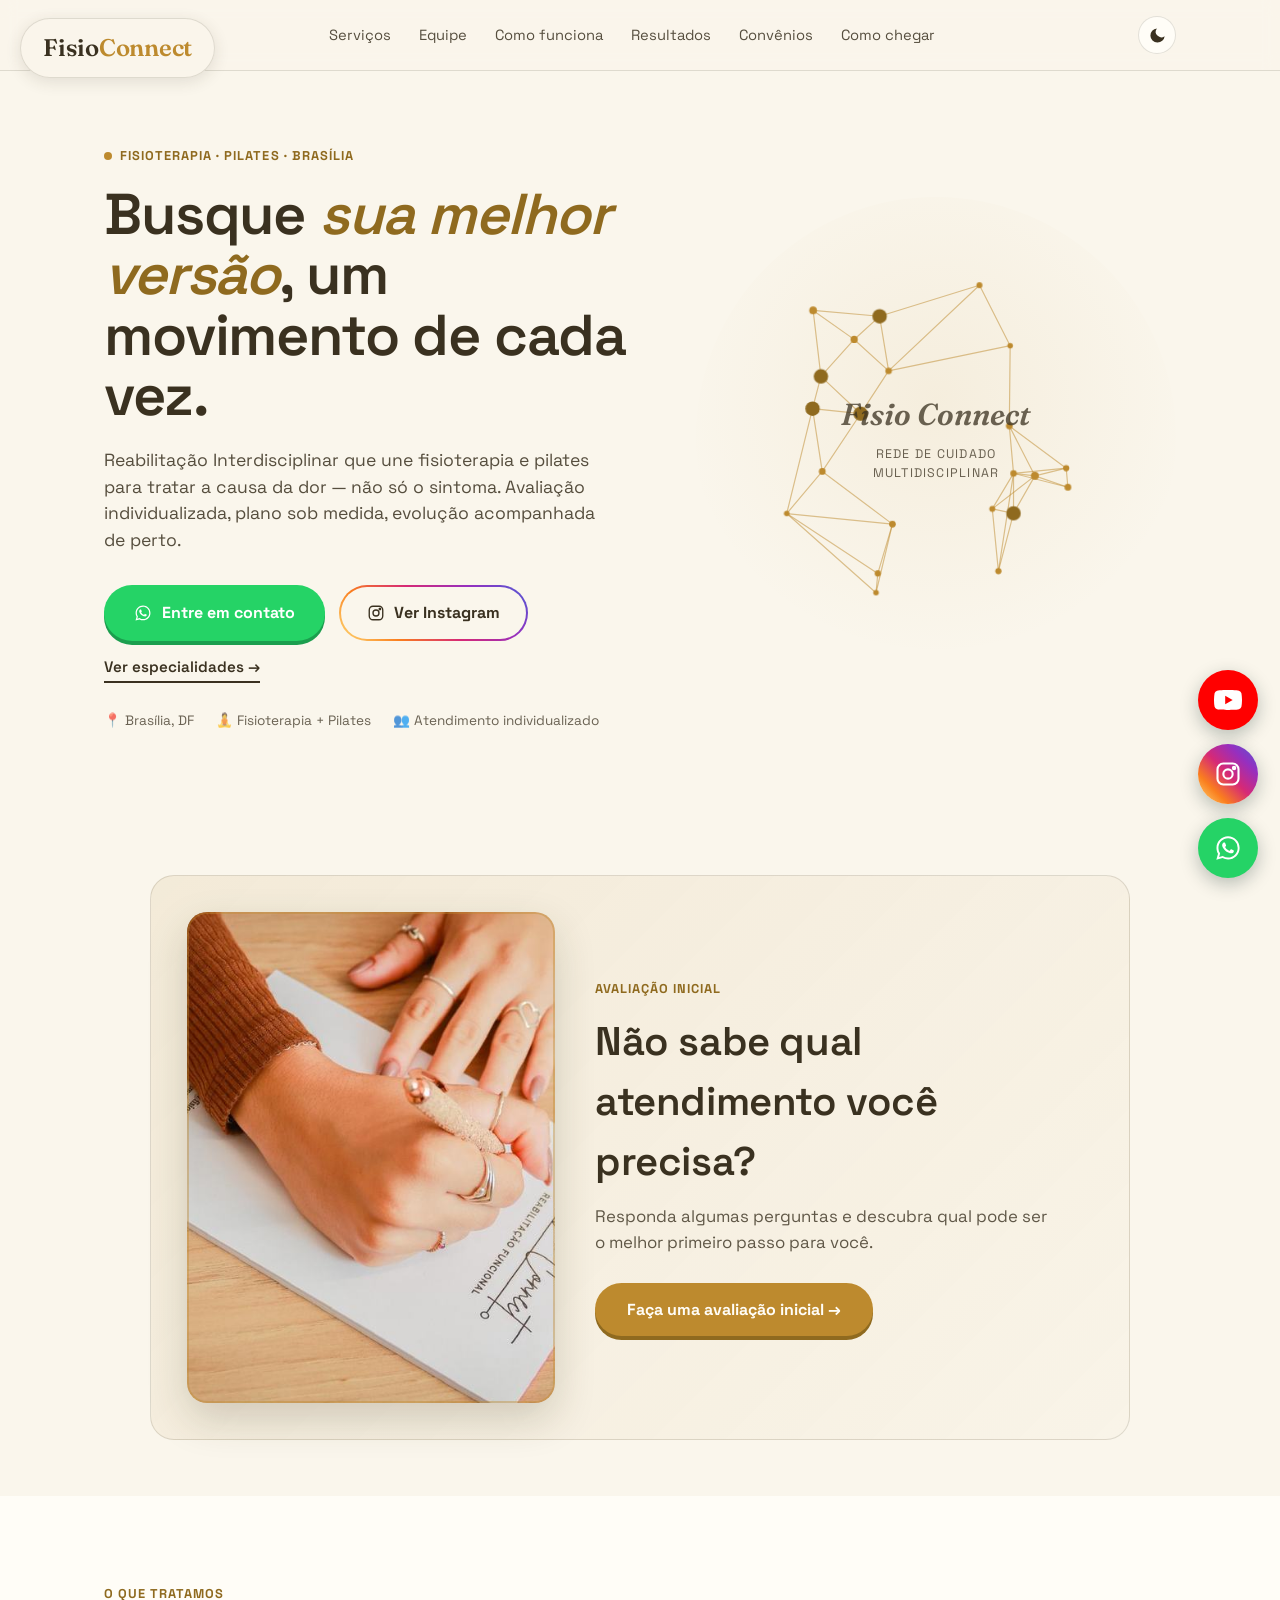
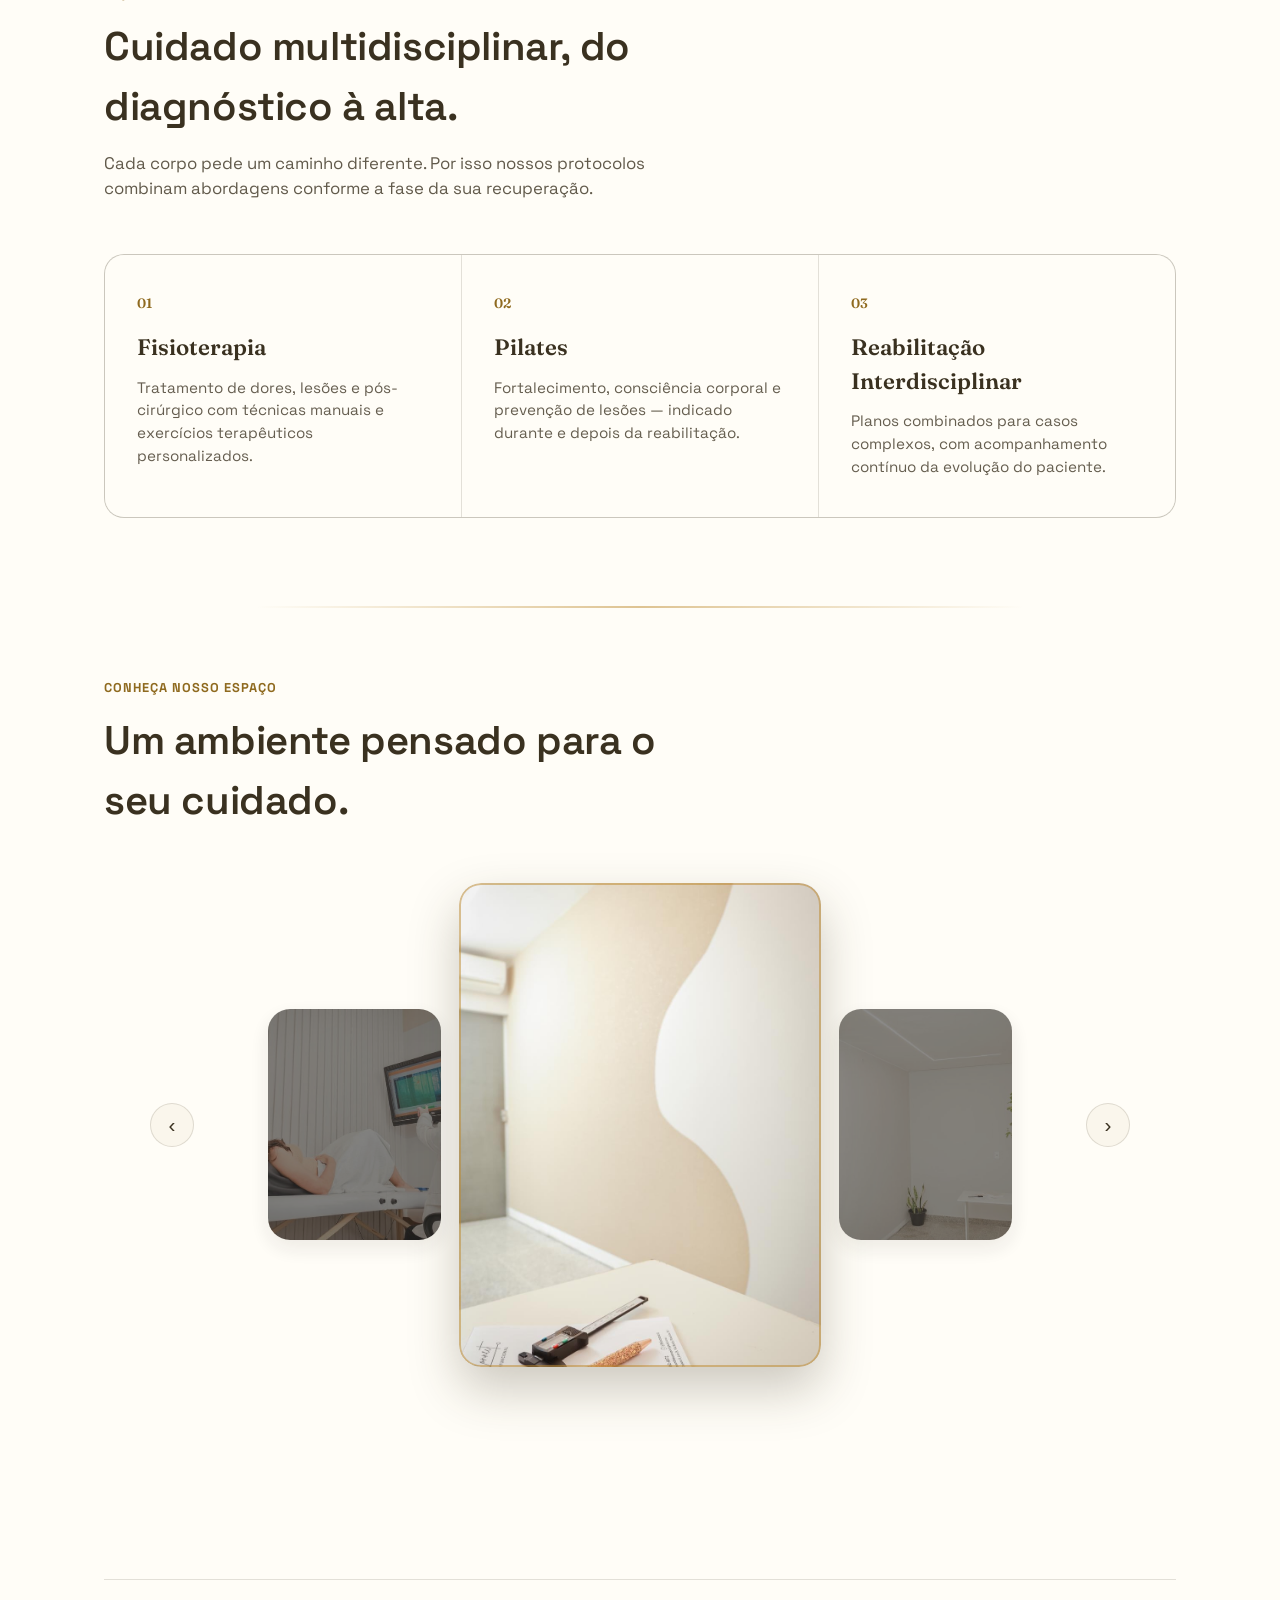
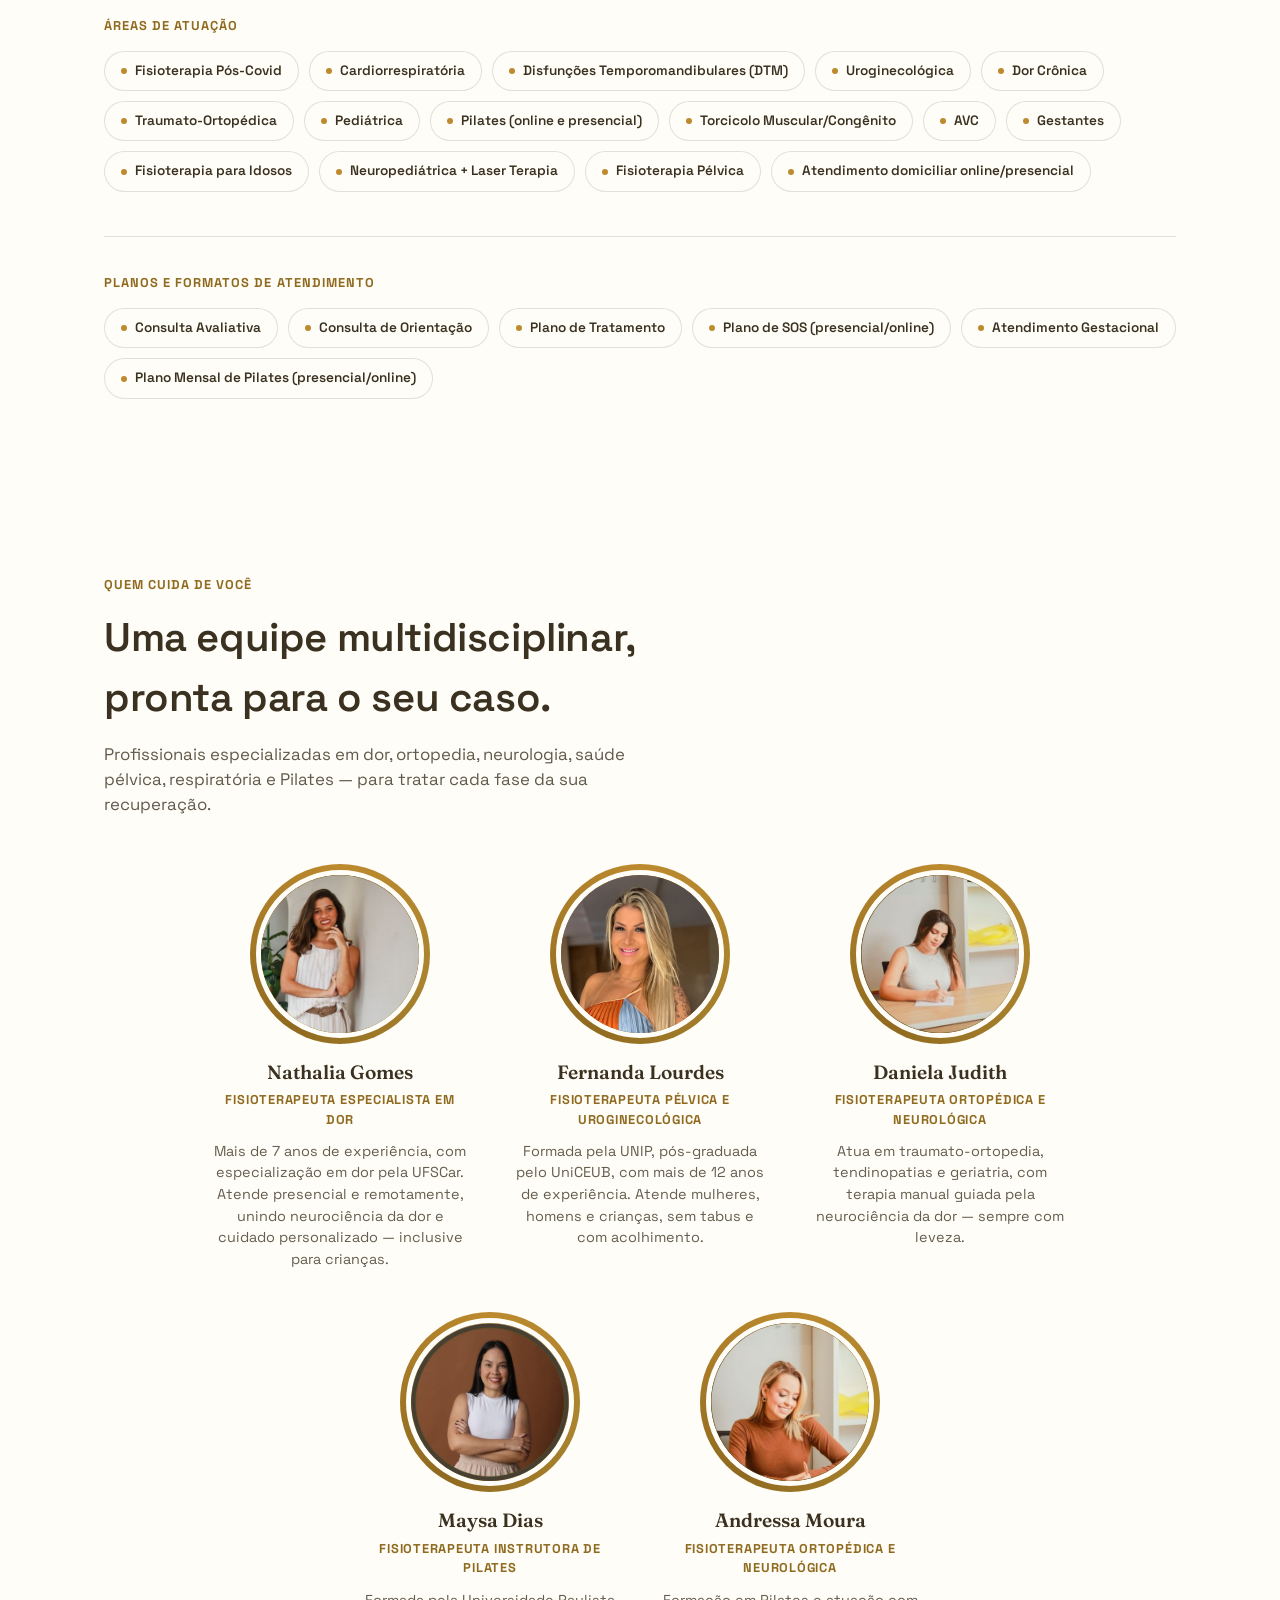
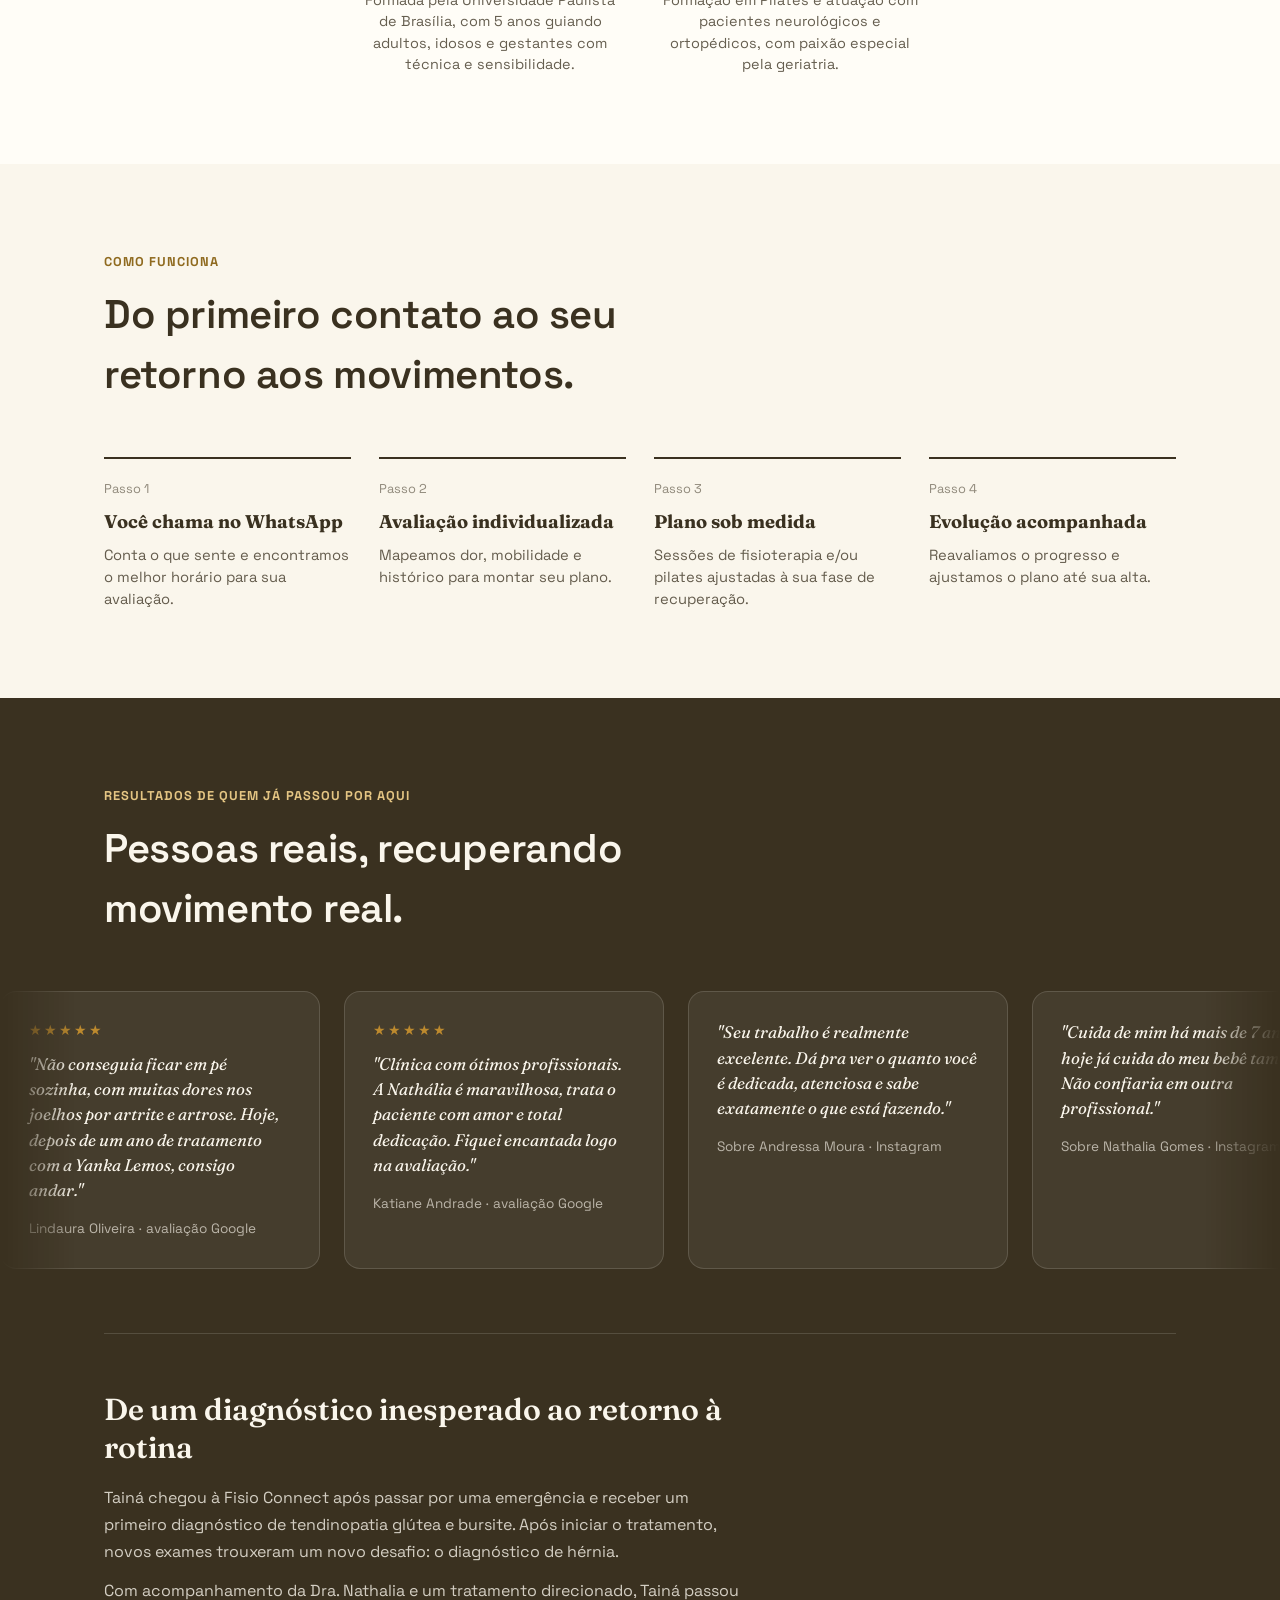
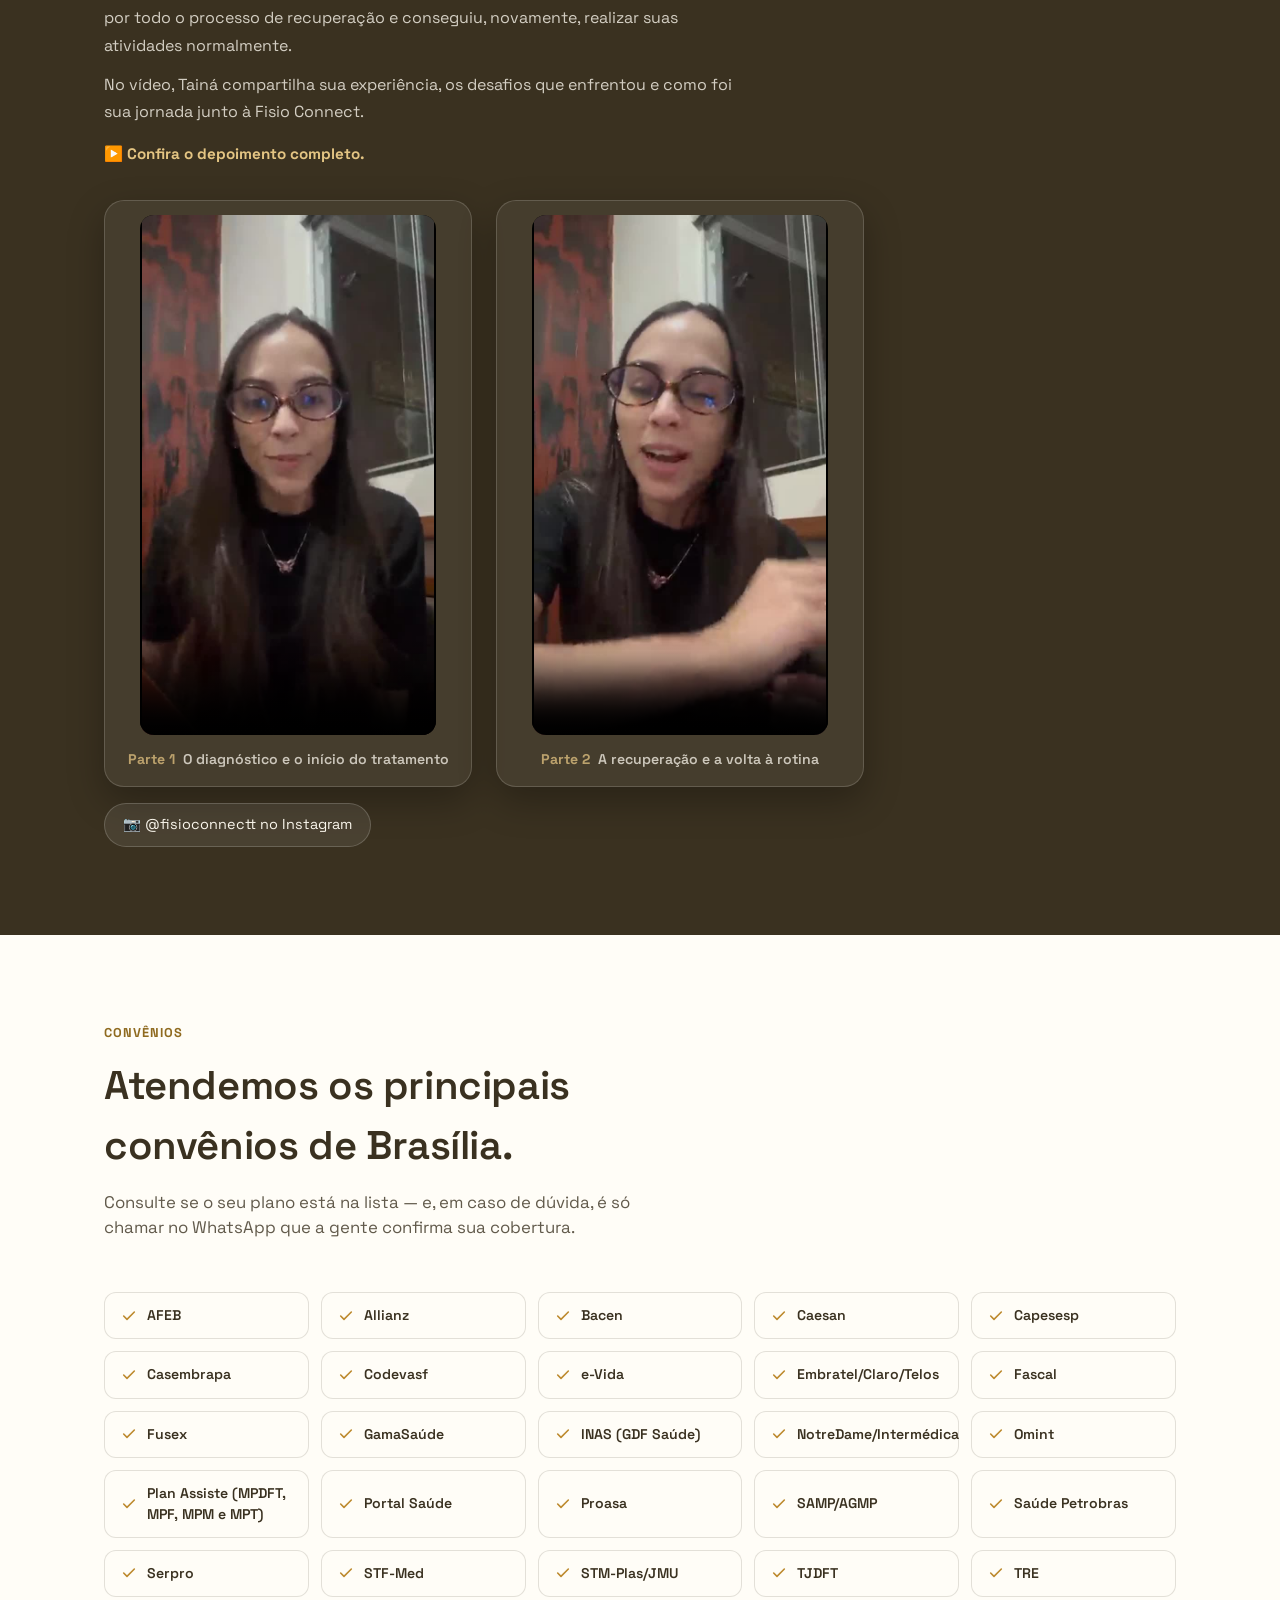
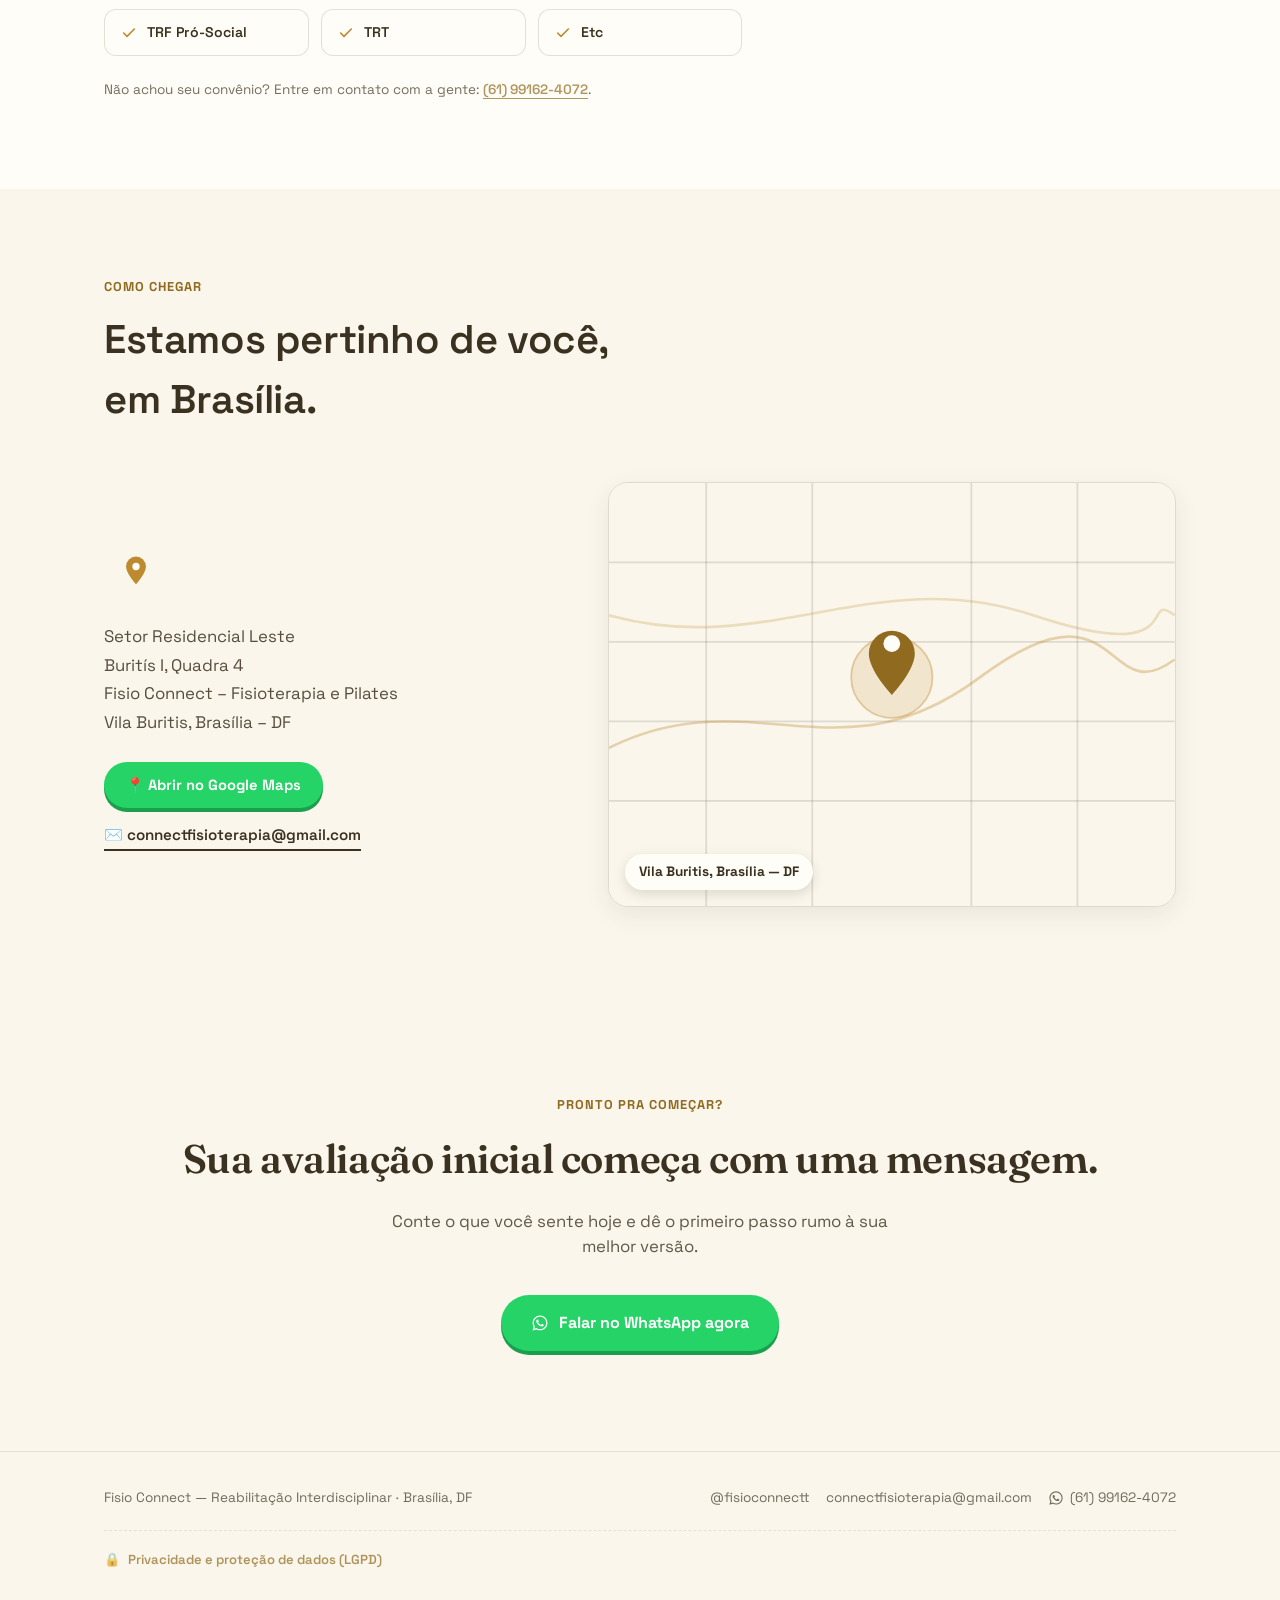
==== index.html @ 8a45f1ab "Organiza o repositório com o site completo - Substitui o HTML antigo (com imagens omitidas) pelo ind" ====
<!DOCTYPE html>
<html lang="pt-BR">
<head>
<meta charset="UTF-8">
<meta name="viewport" content="width=device-width, initial-scale=1.0">
<title>Fisio Connect — Fisioterapia e Pilates em Brasília</title>
<meta name="description" content="Fisioterapia, Pilates e Reabilitação Interdisciplinar em Brasília/DF (Buritis). Faça a autoavaliação e agende sua avaliação pelo WhatsApp.">
<meta name="theme-color" content="#FAF6EC">
<link rel="canonical" href="https://SEUDOMINIO.com.br/">
<link rel="icon" type="image/svg+xml" href="favicon.svg">
<link rel="icon" type="image/png" sizes="192x192" href="icon-192.png">
<link rel="apple-touch-icon" href="apple-touch-icon.png">
<meta property="og:type" content="website">
<meta property="og:locale" content="pt_BR">
<meta property="og:site_name" content="Fisio Connect">
<meta property="og:title" content="Fisio Connect — Fisioterapia e Pilates em Brasília">
<meta property="og:description" content="Fisioterapia, Pilates e Reabilitação Interdisciplinar em Brasília/DF (Buritis). Faça a autoavaliação e agende sua avaliação pelo WhatsApp.">
<meta property="og:url" content="https://SEUDOMINIO.com.br/">
<meta property="og:image" content="https://SEUDOMINIO.com.br/og-image.jpg">
<meta property="og:image:width" content="1200">
<meta property="og:image:height" content="630">
<meta name="twitter:card" content="summary_large_image">
<script type="application/ld+json">
{"@context":"https://schema.org","@type":"PhysicalTherapy","name":"Fisio Connect - Fisioterapia e Pilates","url":"https://SEUDOMINIO.com.br/","image":"https://SEUDOMINIO.com.br/og-image.jpg","telephone":"+55 61 99162-4072","email":"connectfisioterapia@gmail.com","address":{"@type":"PostalAddress","streetAddress":"Setor Residencial Leste, Buritis I, Quadra 4","addressLocality":"Brasília","addressRegion":"DF","addressCountry":"BR"},"sameAs":["https://www.instagram.com/fisioconnectt","https://www.youtube.com/@nathaliagomesesilva8680"]}
</script>
<link rel="preconnect" href="https://fonts.googleapis.com">
<link rel="preconnect" href="https://fonts.gstatic.com" crossorigin>
<link href="https://fonts.googleapis.com/css2?family=Fraunces:opsz,wght@9..144,400;9..144,500;9..144,600;9..144,700&family=Space+Grotesk:wght@400;500;600;700&display=swap" rel="stylesheet">
<style>
  :root{
    --bone:#FAF6EC;
    --ink:#3A3120;
    --sage:#A9832E;
    --tape:#BD8A2E;
    --tape-dark:#8F6A1F;
    --line:rgba(58,49,32,0.14);
    --paper:#FFFDF7;
    --whatsapp:#25D366;
    --whatsapp-dark:#1B9E4E;
    --header-bg:rgba(250,246,236,0.9);
  }
  [data-theme="dark"]{
    --bone:#1C1710;
    --ink:#EFE7D6;
    --sage:#C9A44A;
    --tape:#D6A44C;
    --tape-dark:#9C7A38;
    --line:rgba(239,231,214,0.14);
    --paper:#262015;
    --header-bg:rgba(28,23,16,0.88);
  }
  body{transition:background-color .3s ease, color .3s ease;}
  *{box-sizing:border-box; margin:0; padding:0;}
  html{scroll-behavior:smooth;}
  body{
    background:var(--bone);
    color:var(--ink);
    font-family:'Space Grotesk', sans-serif;
    line-height:1.5;
    overflow-x:hidden;
  }
  a{color:inherit;}
  .display{font-family:'Fraunces', serif; font-optical-sizing:auto;}
  .wrap{max-width:1120px; margin:0 auto; padding:0 24px;}
  ::selection{background:var(--tape); color:var(--paper);}

  /* focus visibility */
  a:focus-visible, button:focus-visible{outline:3px solid var(--tape-dark); outline-offset:3px;}

  @media (prefers-reduced-motion: reduce){
    *{animation-duration:0.001ms !important; animation-iteration-count:1 !important; transition-duration:0.001ms !important; scroll-behavior:auto !important;}
    .gps-ring{animation:none !important; opacity:0.5 !important; transform:scale(1) !important;}
  }

  /* ---------- NAV ---------- */
  header{
    position:sticky; top:0; z-index:50;
    background:var(--header-bg);
    backdrop-filter:blur(8px);
    border-bottom:1px solid var(--line);
    transition:transform .35s ease;
  }
  header.header-hidden{
    transform:translateY(-100%);
  }
  nav{
    display:flex; align-items:center;
    padding:16px 24px; max-width:1120px; margin:0 auto;
  }
  .floating-logo{
    position:fixed; top:18px; left:20px; z-index:80;
    background:var(--header-bg); backdrop-filter:blur(8px);
    border:1px solid var(--line); border-radius:100px;
    padding:11px 22px; box-shadow:0 4px 16px rgba(58,49,32,0.12);
    font-family:'Fraunces', serif; font-weight:600; font-size:1.5rem;
    letter-spacing:-0.01em; text-decoration:none; color:var(--ink);
    transition:transform .2s ease, box-shadow .2s ease;
  }
  .floating-logo:hover{transform:translateY(-2px); box-shadow:0 6px 20px rgba(58,49,32,0.18);}
  .floating-logo span{color:var(--tape);}
  @media (max-width:600px){
    .floating-logo{top:14px; left:14px; padding:8px 16px; font-size:1.15rem;}
  }
  .nav-links{display:flex; gap:28px; font-size:0.92rem; margin-left:225px;}
  .nav-links a{text-decoration:none; opacity:0.85; transition:opacity .2s;}
  .nav-links a:hover{opacity:1;}
  .nav-cta{
    background:var(--tape); color:var(--paper); border:none;
    padding:10px 20px; border-radius:100px; font-weight:600; font-size:0.9rem;
    text-decoration:none; white-space:nowrap;
    box-shadow:0 2px 0 var(--tape-dark);
    transition:transform .15s;
  }
  .nav-cta:hover{transform:translateY(-1px);}
  @media (max-width:720px){ .nav-links{display:none;} }

  /* ---------- NAV ACTIONS (theme toggle + hamburger) ---------- */
  .nav-actions{display:flex; align-items:center; gap:10px; margin-left:auto;}
  .theme-toggle{
    width:38px; height:38px; border-radius:50%; border:1.5px solid var(--line);
    background:var(--paper); color:var(--ink); cursor:pointer;
    display:flex; align-items:center; justify-content:center;
    padding:0; transition:background .2s ease, transform .15s ease;
  }
  .theme-toggle:hover{transform:scale(1.06);}
  .theme-toggle svg{width:19px; height:19px;}
  .theme-toggle .icon-sun{display:none;}
  [data-theme="dark"] .theme-toggle .icon-moon{display:none;}
  [data-theme="dark"] .theme-toggle .icon-sun{display:block;}

  .hamburger{
    display:none; flex-direction:column; justify-content:center; align-items:center;
    gap:5px; width:38px; height:38px; border-radius:50%; border:1.5px solid var(--line);
    background:var(--paper); cursor:pointer; padding:0;
  }
  .hamburger span{
    width:17px; height:2px; background:var(--ink); border-radius:2px;
    transition:transform .3s ease, opacity .2s ease;
  }
  .hamburger.open span:nth-child(1){transform:translateY(7px) rotate(45deg);}
  .hamburger.open span:nth-child(2){opacity:0;}
  .hamburger.open span:nth-child(3){transform:translateY(-7px) rotate(-45deg);}
  @media (max-width:720px){ .hamburger{display:flex;} }

  .mobile-menu{
    max-height:0; overflow:hidden; opacity:0;
    background:var(--paper); border-bottom:1px solid var(--line);
    display:flex; flex-direction:column;
    transition:max-height .4s cubic-bezier(.2,.8,.2,1), opacity .3s ease;
  }
  .mobile-menu.open{max-height:420px; opacity:1;}
  .mobile-menu a{
    text-decoration:none; color:var(--ink); font-weight:600; font-size:1rem;
    padding:16px 24px; border-bottom:1px solid var(--line);
    opacity:0; transform:translateY(-8px);
    transition:opacity .35s ease, transform .35s ease;
  }
  .mobile-menu.open a{opacity:1; transform:translateY(0);}
  .mobile-menu.open a:nth-child(1){transition-delay:.05s;}
  .mobile-menu.open a:nth-child(2){transition-delay:.1s;}
  .mobile-menu.open a:nth-child(3){transition-delay:.15s;}
  .mobile-menu.open a:nth-child(4){transition-delay:.2s;}
  .mobile-menu.open a:nth-child(5){transition-delay:.25s;}
  .mobile-menu.open a:nth-child(6){transition-delay:.3s;}
  .mobile-menu a:last-child{border-bottom:none;}
  @media (min-width:721px){ .mobile-menu{display:none !important;} }

  /* ---------- HERO ---------- */
  .hero{
    padding:72px 0 88px;
    position:relative;
  }
  .hero-grid{
    display:grid; grid-template-columns:1.1fr 0.9fr; gap:48px; align-items:center;
  }
  @media (max-width:860px){ .hero-grid{grid-template-columns:1fr;} }

  .eyebrow{
    display:inline-flex; align-items:center; gap:8px;
    font-size:0.8rem; letter-spacing:0.08em; text-transform:uppercase;
    color:var(--tape-dark); font-weight:700; margin-bottom:18px;
  }
  .eyebrow::before{content:''; width:8px; height:8px; border-radius:50%; background:var(--tape); display:inline-block;}

  h1{
    font-size:clamp(2.3rem, 5vw, 3.6rem);
    font-weight:600; line-height:1.05; letter-spacing:-0.02em;
    margin-bottom:22px;
  }
  h1 em{font-style:italic; color:var(--tape-dark);}
  .hero p.sub{
    font-size:1.1rem; max-width:46ch; opacity:0.85; margin-bottom:32px;
  }
  .cta-row{display:flex; gap:14px; flex-wrap:wrap; align-items:center; margin-bottom:28px;}
  .btn-primary{
    background:var(--tape); color:var(--paper); text-decoration:none;
    padding:16px 30px; border-radius:100px; font-weight:700; font-size:1rem;
    box-shadow:0 4px 0 var(--tape-dark);
    display:inline-flex; align-items:center; gap:10px;
    transition:transform .15s, box-shadow .15s;
  }
  .btn-primary:hover{transform:translateY(-2px); box-shadow:0 6px 0 var(--tape-dark);}
  .btn-primary:active{transform:translateY(1px); box-shadow:0 2px 0 var(--tape-dark);}
  .btn-ghost{
    text-decoration:none; font-weight:600; font-size:0.95rem;
    border-bottom:2px solid var(--ink); padding-bottom:2px;
    display:inline-flex; align-items:center; gap:8px;
  }
  .btn-whatsapp{
    background:var(--whatsapp); color:#fff; text-decoration:none;
    padding:16px 30px; border-radius:100px; font-weight:700; font-size:1rem;
    box-shadow:0 4px 0 var(--whatsapp-dark);
    display:inline-flex; align-items:center; gap:10px;
    transition:transform .15s, box-shadow .15s;
  }
  .btn-whatsapp:hover{transform:translateY(-2px); box-shadow:0 6px 0 var(--whatsapp-dark);}
  .btn-whatsapp:active{transform:translateY(1px); box-shadow:0 2px 0 var(--whatsapp-dark);}
  .btn-whatsapp svg, .nav-cta svg, .btn-ghost svg{width:18px; height:18px; flex-shrink:0;}
  .nav-cta.nav-whatsapp{
    background:var(--whatsapp); box-shadow:0 2px 0 var(--whatsapp-dark);
    display:inline-flex; align-items:center; gap:8px;
  }
  .cta-secondary{margin-bottom:28px; margin-top:-14px;}

  /* Instagram gradient-outline button */
  .btn-instagram{
    display:inline-flex; align-items:center; gap:9px;
    padding:14px 26px; border-radius:100px;
    font-weight:700; font-size:1rem; text-decoration:none;
    color:var(--ink);
    border:2px solid transparent;
    background-image:linear-gradient(var(--bone), var(--bone)),
      linear-gradient(45deg, #FEDA75, #FA7E1E, #D62976, #962FBF, #4F5BD5);
    background-origin:border-box;
    background-clip:padding-box, border-box;
    transition:transform .15s ease, box-shadow .15s ease;
  }
  .btn-instagram svg{width:18px; height:18px; flex-shrink:0;}
  .btn-instagram:hover{transform:translateY(-2px); box-shadow:0 4px 14px rgba(214,41,118,0.25);}
  .btn-instagram:active{transform:translateY(0);}

  /* ---------- FLOATING SOCIAL BUTTONS ---------- */
  .social-float{
    position:fixed; right:22px; z-index:60;
    width:60px; height:60px; border-radius:50%;
    color:#fff; display:flex; align-items:center; justify-content:center;
    box-shadow:0 6px 18px rgba(18,44,41,0.28);
    text-decoration:none;
    transition:transform .2s ease, box-shadow .2s ease;
    animation:float-in .5s ease both;
  }
  .social-float svg{width:28px; height:28px;}
  .social-float:hover{transform:scale(1.08);}

  .whatsapp-float{
    bottom:22px; background:var(--whatsapp);
    animation:float-in .5s ease .3s both, float-pulse-whatsapp 2.6s ease-in-out 1.2s infinite;
  }
  .whatsapp-float:hover{box-shadow:0 8px 22px rgba(18,44,41,0.34);}
  .instagram-float{
    bottom:96px;
    background:linear-gradient(45deg, #FEDA75, #FA7E1E, #D62976, #962FBF, #4F5BD5);
    animation:float-in .5s ease .18s both, float-pulse-instagram 2.6s ease-in-out 1.4s infinite;
  }
  .youtube-float{
    bottom:170px; background:#FF0000;
    animation:float-in .5s ease .06s both, float-pulse-youtube 2.6s ease-in-out 1.6s infinite;
  }
  @keyframes float-in{
    from{opacity:0; transform:translateY(16px) scale(0.8);}
    to{opacity:1; transform:translateY(0) scale(1);}
  }
  @keyframes float-pulse-whatsapp{
    0%, 100%{box-shadow:0 6px 18px rgba(18,44,41,0.28), 0 0 0 0 rgba(37,211,102,0.45);}
    50%{box-shadow:0 6px 18px rgba(18,44,41,0.28), 0 0 0 10px rgba(37,211,102,0);}
  }
  @keyframes float-pulse-instagram{
    0%, 100%{box-shadow:0 6px 18px rgba(18,44,41,0.28), 0 0 0 0 rgba(214,41,118,0.45);}
    50%{box-shadow:0 6px 18px rgba(18,44,41,0.28), 0 0 0 10px rgba(214,41,118,0);}
  }
  @keyframes float-pulse-youtube{
    0%, 100%{box-shadow:0 6px 18px rgba(18,44,41,0.28), 0 0 0 0 rgba(255,0,0,0.45);}
    50%{box-shadow:0 6px 18px rgba(18,44,41,0.28), 0 0 0 10px rgba(255,0,0,0);}
  }
  @media (max-width:600px){
    .social-float{right:16px; width:52px; height:52px;}
    .social-float svg{width:24px; height:24px;}
    .whatsapp-float{bottom:16px;}
    .instagram-float{bottom:80px;}
    .youtube-float{bottom:144px;}
  }

  /* ---------- SCROLL REVEAL ---------- */
  .reveal{
    opacity:0; transform:translateY(28px);
    transition:opacity .7s cubic-bezier(.2,.7,.2,1), transform .7s cubic-bezier(.2,.7,.2,1);
  }
  .reveal.is-visible{opacity:1; transform:translateY(0);}  .reveal-stagger.is-visible > *{opacity:1; transform:translateY(0);}
  .reveal-stagger > *{
    opacity:0; transform:translateY(24px);
    transition:opacity .6s cubic-bezier(.2,.7,.2,1), transform .6s cubic-bezier(.2,.7,.2,1);
  }
  .reveal-stagger > *:nth-child(1){transition-delay:.05s;}
  .reveal-stagger > *:nth-child(2){transition-delay:.15s;}
  .reveal-stagger > *:nth-child(3){transition-delay:.25s;}
  .reveal-stagger > *:nth-child(4){transition-delay:.35s;}
  .trust-row{display:flex; gap:22px; flex-wrap:wrap; font-size:0.85rem; opacity:0.75;}
  .trust-row div{display:flex; align-items:center; gap:6px;}

  /* Signature: constellation network, echoing the logo's connected-sphere mark */
  .network-wrap{
    display:flex; justify-content:center; align-items:center;
    position:relative;
  }
  .network-frame{
    width:min(480px, 90vw); aspect-ratio:1; position:relative;
    border-radius:50%;
    background:radial-gradient(circle at 50% 42%, rgba(189,138,46,0.08), transparent 70%);
  }
  .network-frame svg{width:100%; height:100%; display:block; overflow:visible;}
  .edge{
    stroke:var(--tape); stroke-width:1; stroke-linecap:round; opacity:0.5;
    animation:draw-edge 1.1s ease forwards;
  }
  @keyframes draw-edge{ to{ stroke-dashoffset:0; } }
  .node{
    fill:var(--tape); opacity:0; transform-box:fill-box; transform-origin:center;
    animation:pop-node .5s cubic-bezier(.2,.8,.2,1) forwards;
  }
  .node.hub{
    fill:var(--tape-dark);
    animation:pop-node .5s cubic-bezier(.2,.8,.2,1) forwards, glow-node 3.4s ease-in-out infinite;
    animation-delay:0s, 1.6s;
  }
  @keyframes pop-node{ from{opacity:0; transform:scale(0);} to{opacity:1; transform:scale(1);} }
  @keyframes glow-node{ 0%,100%{opacity:1;} 50%{opacity:0.72;} }
  .network-center{
    position:absolute; top:0; right:0; bottom:0; left:0; display:flex; flex-direction:column;
    align-items:center; justify-content:center; text-align:center;
    padding:0 20px; pointer-events:none;
  }
  .network-center .word{
    font-family:'Fraunces', serif; font-style:italic; font-weight:600;
    font-size:1.9rem; opacity:0; animation:fade-up .6s ease 1.7s forwards;
  }
  .network-center .lbl{
    font-size:0.78rem; text-transform:uppercase; letter-spacing:0.1em; opacity:0;
    margin-top:8px; max-width:20ch;
    animation:fade-up .6s ease 1.9s forwards;
  }
  @keyframes fade-up{ from{opacity:0; transform:translateY(6px);} to{opacity:0.75; transform:translateY(0);} }
  .network-center .word{ animation-fill-mode:forwards; }
  .network-center .word{ color:var(--ink); }

  /* ---------- SECTION GENERIC ---------- */
  section{padding:88px 0;}
  .section-head{max-width:56ch; margin-bottom:52px;}
  .kicker{
    font-size:0.8rem; letter-spacing:0.08em; text-transform:uppercase;
    color:var(--tape-dark); font-weight:700; margin-bottom:14px; display:block;
  }
  h2{font-size:clamp(1.8rem, 3.4vw, 2.5rem); font-weight:600; letter-spacing:-0.01em;}
  .section-head p{margin-top:14px; opacity:0.8; font-size:1.05rem;}

  /* ---------- SERVICES ---------- */
  .services{background:var(--paper);}
  /* ---------- SELF ASSESSMENT INTRO ---------- */
  .self-assess{padding:56px 0;}
  .self-assess-card{
    background:linear-gradient(135deg, rgba(189,138,46,0.10), rgba(189,138,46,0.02));
    border:1px solid var(--line); border-radius:24px;
    padding:36px; max-width:980px; margin:0 auto;
    display:grid; grid-template-columns:0.85fr 1.15fr; gap:40px; align-items:center;
  }
  .self-assess-media{
    position:relative; border-radius:20px; overflow:hidden; aspect-ratio:3/4;
    box-shadow:0 16px 40px rgba(58,49,32,0.2);
  }
  .self-assess-media img{width:100%; height:100%; object-fit:cover; display:block;}
  .self-assess-media::after{
    content:''; position:absolute; inset:0; border-radius:20px;
    box-shadow:inset 0 0 0 2px rgba(189,138,46,0.4); pointer-events:none;
  }
  .self-assess-media::before{
    content:''; position:absolute; inset:-16px; z-index:-1; border-radius:32px;
    background:radial-gradient(circle, rgba(189,138,46,0.35), transparent 70%);
    filter:blur(18px); opacity:0.6; animation:media-glow 3.4s ease-in-out infinite;
  }
  @keyframes media-glow{
    0%, 100%{opacity:0.35; transform:scale(0.97);}
    50%{opacity:0.65; transform:scale(1.02);}
  }
  .self-assess-text{text-align:left;}
  .self-assess-text h2{margin:10px 0 12px;}
  .self-assess-text p{opacity:0.8; font-size:1.05rem; max-width:42ch; margin:0 0 28px;}
  .btn-quiz{
    background:var(--tape); color:var(--paper); border:none; cursor:pointer;
    padding:16px 32px; border-radius:100px; font-weight:700; font-size:1rem;
    box-shadow:0 4px 0 var(--tape-dark); font-family:inherit;
    transition:transform .15s ease, box-shadow .15s ease;
  }
  .btn-quiz:hover{transform:translateY(-2px); box-shadow:0 6px 0 var(--tape-dark);}
  .btn-quiz:active{transform:translateY(1px); box-shadow:0 2px 0 var(--tape-dark);}
  @media (max-width:760px){
    .self-assess-card{grid-template-columns:1fr; padding:26px; gap:24px;}
    .self-assess-media{aspect-ratio:16/9;}
    .self-assess-text{text-align:center;}
    .self-assess-text p{margin-left:auto; margin-right:auto;}
  }

  /* ---------- SPACE CAROUSEL: NOSSO ESPAÇO ---------- */
  .space-carousel{background:var(--paper); padding:72px 0 80px; position:relative; overflow:hidden;}
  .space-carousel::before{
    content:''; position:absolute; top:0; left:50%; width:60%; height:2px; transform:translateX(-50%);
    background:linear-gradient(90deg, transparent, var(--tape), transparent); opacity:0.5;
  }
  .carousel-viewport{
    display:flex; align-items:center; justify-content:center; gap:14px;
    margin-top:40px; max-width:980px; margin-left:auto; margin-right:auto;
  }
  .carousel-track{
    display:flex; align-items:center; justify-content:center; gap:18px;
    flex:1; min-width:0;
  }
  .carousel-slide{
    position:relative; border-radius:22px; overflow:hidden; flex-shrink:0;
    aspect-ratio:3/4; box-shadow:0 8px 22px rgba(58,49,32,0.1);
    transition:width .45s ease, box-shadow .45s ease, opacity .45s ease;
    cursor:pointer;
  }
  .carousel-slide img{
    width:100%; height:100%; object-fit:cover; display:block;
    transition:filter .45s ease, transform .45s ease;
  }
  .carousel-slide.side{width:20%; opacity:0.9;}
  .carousel-slide.side img{filter:brightness(0.5) saturate(0.75);}
  .carousel-slide.side:hover img{filter:brightness(0.68) saturate(0.85);}
  .carousel-slide.center{
    width:42%; box-shadow:0 22px 50px rgba(58,49,32,0.26); cursor:default;
  }
  .carousel-slide.center::after{
    content:''; position:absolute; inset:0; border-radius:22px;
    box-shadow:inset 0 0 0 2px rgba(189,138,46,0.5); pointer-events:none;
  }
  .carousel-arrow{
    flex-shrink:0; width:44px; height:44px; border-radius:50%;
    background:var(--bone); border:1px solid var(--line); color:var(--ink);
    font-size:1.3rem; cursor:pointer; display:flex; align-items:center; justify-content:center;
    transition:background .15s ease, transform .15s ease; z-index:2;
  }
  .carousel-arrow:hover{background:var(--tape); color:var(--paper); transform:scale(1.06);}
  @media (max-width:760px){
    .carousel-viewport{gap:0; position:relative;}
    .carousel-track{gap:10px; width:100%;}
    .carousel-slide.side{width:15%;}
    .carousel-slide.center{width:66%;}
    .carousel-arrow{
      width:42px; height:42px; font-size:1.2rem;
      position:absolute; top:50%; transform:translateY(-50%);
      background:rgba(255,253,247,0.92); backdrop-filter:blur(6px);
      box-shadow:0 4px 12px rgba(58,49,32,0.22);
    }
    #carouselPrev{left:-4px;}
    #carouselNext{right:-4px;}
    .carousel-arrow:hover{transform:translateY(-50%) scale(1.06);}
  }


  /* ---------- QUIZ OVERLAY ---------- */
  .quiz-overlay{
    position:fixed; inset:0; z-index:200;
    background:rgba(18,44,41,0.55); backdrop-filter:blur(4px);
    display:flex; align-items:center; justify-content:center; padding:20px;
    opacity:0; pointer-events:none; transition:opacity .3s ease;
  }
  .quiz-overlay.open{opacity:1; pointer-events:auto;}
  .quiz-modal{
    background:var(--paper); border-radius:24px; max-width:640px; width:100%;
    max-height:88vh; overflow-y:auto; padding:36px 40px; position:relative;
    box-shadow:0 20px 60px rgba(0,0,0,0.3);
    transform:translateY(20px) scale(0.97); transition:transform .3s ease;
  }
  .quiz-overlay.open .quiz-modal{transform:translateY(0) scale(1);}
  @media (max-width:600px){
    .quiz-modal{max-height:94vh; padding:24px 18px; border-radius:20px;}
  }
  .quiz-close{
    position:absolute; top:18px; right:18px; width:34px; height:34px;
    border-radius:50%; border:none; background:var(--bone); color:var(--ink);
    font-size:1.1rem; cursor:pointer; display:flex; align-items:center; justify-content:center;
    transition:background .15s ease;
  }
  .quiz-close:hover{background:var(--line);}
  .quiz-progress{
    height:6px; background:var(--line); border-radius:100px; overflow:hidden;
    margin:0 50px 28px 0;
  }
  .quiz-progress-bar{height:100%; background:var(--tape); border-radius:100px; transition:width .35s ease;}
  .quiz-step{animation:quiz-fade-in .35s ease;}
  @keyframes quiz-fade-in{
    from{opacity:0; transform:translateX(16px);}
    to{opacity:1; transform:translateX(0);}
  }
  .quiz-kicker{
    font-size:0.78rem; text-transform:uppercase; letter-spacing:0.08em;
    color:var(--tape-dark); font-weight:700; display:block; margin-bottom:8px;
  }
  .quiz-title{font-family:'Fraunces', serif; font-size:1.5rem; font-weight:600; margin-bottom:6px;}
  .quiz-subtitle{opacity:0.75; font-size:0.95rem; margin-bottom:22px;}
  .quiz-options{display:flex; flex-direction:column; gap:10px;}
  .quiz-option{
    display:flex; align-items:center; gap:12px; width:100%;
    padding:14px 18px; border-radius:14px; border:1.5px solid var(--line);
    background:var(--bone); font-weight:600; font-size:0.95rem; text-align:left;
    cursor:pointer; transition:border-color .15s ease, background .15s ease; font-family:inherit; color:var(--ink);
  }
  .quiz-option:hover{border-color:var(--tape);}
  .quiz-option.selected{border-color:var(--tape); background:rgba(189,138,46,0.14);}
  .quiz-option .dot{width:8px; height:8px; border-radius:50%; background:var(--tape); flex-shrink:0;}
  .quiz-body-figure{display:flex; justify-content:center; margin:6px 0 20px;}
  .quiz-body-figure svg{width:150px; height:auto;}
  .body-hotspot{
    fill:var(--tape); opacity:0.72; cursor:pointer; transition:opacity .15s ease;
    stroke:transparent; stroke-width:22; pointer-events:all;
  }
  @media (max-width:600px){
    .quiz-body-figure svg{width:196px;}
    .body-hotspot{stroke-width:30;}
  }
  .body-hotspot:hover{opacity:1;}
  .body-hotspot.selected{fill:var(--tape-dark); opacity:1;}
  .quiz-footer{display:flex; justify-content:space-between; align-items:center; margin-top:26px;}
  .quiz-back{
    background:none; border:none; color:var(--ink); opacity:0.6; font-weight:600;
    cursor:pointer; font-size:0.9rem; font-family:inherit; padding:8px 4px;
  }
  .quiz-back:hover{opacity:1;}
  .quiz-continue{
    background:var(--tape); color:var(--paper); border:none; cursor:pointer;
    padding:12px 26px; border-radius:100px; font-weight:700; font-size:0.92rem;
    box-shadow:0 3px 0 var(--tape-dark); font-family:inherit; margin-left:auto;
  }
  .quiz-result{text-align:center;}
  .quiz-result .quiz-result-icon{font-size:2.4rem; margin-bottom:10px;}
  .quiz-result .service-name{
    font-family:'Fraunces', serif; font-size:1.7rem; font-weight:600;
    color:var(--tape-dark); margin:8px 0 14px;
  }
  .quiz-result p{opacity:0.8; margin-bottom:24px;}
  .quiz-name-field{text-align:left; margin-bottom:22px;}
  .quiz-name-field label{
    display:block; font-size:0.82rem; font-weight:600; opacity:0.75; margin-bottom:6px;
  }
  .quiz-name-field input{
    width:100%; padding:12px 16px; border-radius:12px; border:1.5px solid var(--line);
    background:var(--bone); font-family:inherit; font-size:0.95rem; color:var(--ink);
  }
  .quiz-name-field input:focus{outline:none; border-color:var(--tape);}
  .quiz-name-field textarea{
    width:100%; padding:12px 16px; border-radius:12px; border:1.5px solid var(--line);
    background:var(--bone); font-family:inherit; font-size:0.95rem; color:var(--ink); resize:vertical; min-height:96px;
  }
  .quiz-name-field textarea:focus{outline:none; border-color:var(--tape);}
  .quiz-name-field select{
    width:100%; padding:12px 16px; border-radius:12px; border:1.5px solid var(--line);
    background:var(--bone); font-family:inherit; font-size:0.95rem; color:var(--ink);
  }
  .quiz-name-field select:focus{outline:none; border-color:var(--tape);}
  .quiz-region-detail{margin-top:16px; margin-bottom:8px;}
  .quiz-name-field #quizConvOther{margin-top:10px; display:none;}
  .quiz-name-field #quizConvOther.show{display:block;}
  .quiz-result .service-explain{
    text-align:left; font-size:0.9rem; line-height:1.55; opacity:1; margin:0 0 22px;
    padding:14px 16px; border-radius:14px; background:var(--bone); border:1px solid var(--line);
  }
  .quiz-result .service-explain strong{display:block; color:var(--tape-dark); font-size:0.8rem; letter-spacing:.04em; text-transform:uppercase; margin-bottom:4px;}
  .quiz-result-actions{display:flex; flex-direction:column; gap:12px; align-items:center;}
  .quiz-restart{
    background:none; border:none; color:var(--ink); opacity:0.6; font-weight:600;
    cursor:pointer; font-size:0.88rem; text-decoration:underline; font-family:inherit;
  }

  .service-grid{
    display:grid; grid-template-columns:repeat(3, 1fr); gap:1px;
    background:var(--line); border:1px solid var(--line); border-radius:20px; overflow:hidden;
  }
  @media (max-width:820px){ .service-grid{grid-template-columns:1fr;} }
  .service-card{
    background:var(--paper); padding:38px 32px; position:relative;
    transition:background .25s;
  }
  .service-card:hover{background:var(--bone);}
  .service-num{
    font-family:'Fraunces', serif; font-size:0.85rem; color:var(--tape-dark);
    font-weight:600; margin-bottom:18px; display:block;
  }
  .service-card h3{font-family:'Fraunces', serif; font-size:1.4rem; font-weight:600; margin-bottom:12px;}
  .service-card p{font-size:0.95rem; opacity:0.78;}

  /* ---------- TAG PILLS (specialties) ---------- */
  .tag-block{margin-top:44px; padding-top:36px; border-top:1px solid var(--line);}
  .tag-block-label{
    display:block; font-size:0.8rem; text-transform:uppercase; letter-spacing:0.08em;
    color:var(--tape-dark); font-weight:700; margin-bottom:16px;
  }
  .tag-grid{display:flex; flex-wrap:wrap; gap:10px;}
  .tag-pill{
    display:inline-flex; align-items:center; gap:8px;
    padding:9px 16px; border-radius:100px; border:1.5px solid var(--line);
    background:var(--paper); font-size:0.85rem; font-weight:600;
  }
  .tag-pill .dot{width:6px; height:6px; border-radius:50%; background:var(--tape); flex-shrink:0;}

  /* ---------- CONVENIOS ---------- */
  .convenios{background:var(--paper);}
  .convenio-grid{
    display:grid; grid-template-columns:repeat(auto-fill, minmax(200px,1fr)); gap:12px;
    margin-bottom:24px;
  }
  .convenio-pill{
    display:flex; align-items:center; gap:10px;
    padding:12px 16px; border-radius:12px; border:1px solid var(--line);
    background:var(--paper); font-size:0.88rem; font-weight:600;
  }
  .convenio-pill svg{width:16px; height:16px; color:var(--tape); flex-shrink:0;}
  .convenio-note{font-size:0.85rem; opacity:0.7;}
  .convenio-note a{color:var(--tape-dark); font-weight:600; text-decoration:none; border-bottom:1.5px solid var(--tape-dark);}

  /* ---------- TEAM ---------- */
  .team{background:var(--paper);}
  .team-grid{
    display:flex; flex-wrap:wrap; justify-content:center; gap:48px 40px;
    max-width:980px; margin:0 auto;
  }
  .team-card{text-align:center; width:260px;}
  @media (max-width:600px){ .team-card{width:100%; max-width:300px;} }
  .team-photo{
    position:relative; width:168px; height:168px; margin:0 auto 20px;
  }
  .team-photo::before{
    content:''; position:absolute; top:-6px; right:-6px; bottom:-6px; left:-6px; border-radius:50%;
    background:conic-gradient(from 0deg, var(--tape), var(--sage) 30%, var(--tape-dark) 60%, var(--tape));
    animation:spin-ring 7s linear infinite;
  }
  .team-card:hover .team-photo::before{animation-play-state:paused;}
  .team-photo img, .team-photo .avatar-initials{
    position:relative; z-index:1; display:block;
    width:100%; height:100%; border-radius:50%; object-fit:cover;
    border:5px solid var(--paper);
    transition:transform .3s ease;
  }
  .team-card:hover .team-photo img,
  .team-card:hover .team-photo .avatar-initials{transform:scale(1.04);}
  .avatar-initials{
    display:flex; align-items:center; justify-content:center;
    background:var(--bone); color:var(--tape-dark);
    font-family:'Fraunces', serif; font-size:2.5rem; font-weight:600;
  }
  @keyframes spin-ring{ to{ transform:rotate(360deg); } }
  .team-card h3{font-family:'Fraunces', serif; font-size:1.2rem; font-weight:600; margin-bottom:4px;}
  .team-role{
    font-size:0.8rem; text-transform:uppercase; letter-spacing:0.06em;
    color:var(--tape-dark); font-weight:700; margin-bottom:12px; display:block;
  }
  .team-card p.bio{font-size:0.9rem; opacity:0.78; max-width:32ch; margin:0 auto;}

  /* ---------- WHY / PROCESS ---------- */
  .process{
    display:grid; grid-template-columns:repeat(4,1fr); gap:28px;
  }
  @media (max-width:900px){ .process{grid-template-columns:1fr 1fr;} }
  @media (max-width:540px){ .process{grid-template-columns:1fr;} }
  .step{padding-top:20px; border-top:2px solid var(--ink);}
  .step .step-idx{font-size:0.8rem; opacity:0.55; margin-bottom:10px; display:block;}
  .step h4{font-family:'Fraunces', serif; font-size:1.15rem; margin-bottom:8px;}
  .step p{font-size:0.92rem; opacity:0.78;}

  /* ---------- SOCIAL PROOF ---------- */
  .proof{background:var(--ink); color:var(--bone); overflow:hidden;}
  .proof .section-head p{color:var(--bone); opacity:0.75;}
  .proof .kicker{color:#E4C583;}

  .testimonial-viewport{
    width:100%; overflow:hidden; margin:44px 0 8px;
    -webkit-mask-image:linear-gradient(90deg, transparent, #000 6%, #000 94%, transparent);
    mask-image:linear-gradient(90deg, transparent, #000 6%, #000 94%, transparent);
  }
  .testimonial-track{
    display:flex; gap:24px; width:max-content;
    animation:marquee-scroll 46s linear infinite;
  }
  .testimonial-viewport:hover .testimonial-track{animation-play-state:paused;}
  @keyframes marquee-scroll{
    from{ transform:translateX(0); }
    to{ transform:translateX(-50%); }
  }
  @media (prefers-reduced-motion: reduce){
    .testimonial-track{animation:none;}
  }
  .quote-card{
    background:rgba(255,253,247,0.06); border:1px solid rgba(255,253,247,0.14);
    border-radius:16px; padding:28px; width:320px; flex-shrink:0;
  }
  .quote-card .stars{color:var(--tape); letter-spacing:2px; font-size:0.9rem; margin-bottom:10px;}
  .quote-card p.q{font-family:'Fraunces', serif; font-style:italic; font-size:1.05rem; margin-bottom:16px;}
  .quote-card .who{font-size:0.85rem; opacity:0.65;}
  .ig-badge{
    display:inline-flex; align-items:center; gap:10px;
    background:rgba(255,253,247,0.08); border:1px solid rgba(255,253,247,0.18);
    padding:10px 18px; border-radius:100px; font-size:0.9rem; margin-top:16px;
    text-decoration:none;
  }

  /* ---------- VIDEO TESTIMONIAL ---------- */
  .video-story{
    margin-top:64px; padding-top:56px;
    border-top:1px solid rgba(255,253,247,0.14);
  }
  .video-story-head{max-width:64ch; margin-bottom:34px;}
  .video-story-head h3{
    font-family:'Fraunces', serif; font-size:clamp(1.4rem, 2.6vw, 1.9rem);
    font-weight:600; margin-bottom:18px; line-height:1.25;
  }
  .video-story-head p{opacity:0.8; margin-bottom:12px; font-size:1rem; line-height:1.7;}
  .video-story-head .watch-cue{
    display:inline-flex; align-items:center; gap:8px; margin-top:6px;
    color:#E4C583; font-weight:700; font-size:0.95rem; opacity:1;
  }
  .video-grid{display:grid; grid-template-columns:1fr 1fr; gap:24px; max-width:760px;}
  @media (max-width:820px){ .video-grid{grid-template-columns:1fr; gap:20px; max-width:360px; margin:0 auto;} }
  .video-card{
    position:relative; border-radius:20px; overflow:hidden; padding:14px 14px 0;
    background:rgba(255,253,247,0.06); border:1px solid rgba(255,253,247,0.16);
    box-shadow:0 14px 36px rgba(0,0,0,0.28);
  }
  .video-card video{
    width:100%; max-width:296px; max-height:520px; margin:0 auto;
    display:block; background:#000; border-radius:14px;
  }
  .video-card-label{
    padding:14px 6px 16px; font-size:0.88rem; opacity:0.75; font-weight:600;
    text-align:center;
  }
  .video-card-label .part{
    display:inline-block; color:#E4C583; margin-right:8px; font-weight:700;
  }

  /* ---------- FINAL CTA ---------- */
  /* ---------- LOCATION / GPS ---------- */
  .location-grid{
    display:grid; grid-template-columns:0.9fr 1.1fr; gap:40px; align-items:center;
  }
  @media (max-width:860px){ .location-grid{grid-template-columns:1fr;} }
  .location-info{
    display:flex; flex-direction:column; align-items:flex-start;
  }
  .gps-pin{
    position:relative; width:64px; height:64px;
    display:flex; align-items:center; justify-content:center;
    margin-bottom:20px;
  }
  .gps-icon{width:34px; height:34px; position:relative; z-index:2;}
  .gps-fill-tape{fill:var(--tape);}
  .gps-fill-paper{fill:var(--paper);}
  .gps-ring{
    position:absolute; top:0; right:0; bottom:0; left:0; border-radius:50%;
    border:3px solid var(--tape); will-change:transform, opacity;
    opacity:0; animation:gps-pulse 2.6s ease-out infinite;
  }
  .gps-ring.r2{animation-delay:.7s;}
  .gps-ring.r3{animation-delay:1.4s;}
  @keyframes gps-pulse{
    0%{ transform:scale(0.4); opacity:0.9; }
    70%{ opacity:0.15; }
    100%{ transform:scale(1.9); opacity:0; }
  }
  address{
    font-style:normal; font-size:1.05rem; line-height:1.7; opacity:0.85;
    margin-bottom:26px;
  }
  .location-actions{display:flex; flex-direction:column; align-items:flex-start; gap:16px;}
  .contact-line{
    text-decoration:none; font-weight:600; font-size:0.95rem;
    border-bottom:2px solid var(--ink); padding-bottom:2px;
  }
  .location-map{
    width:100%; aspect-ratio:4/3; border-radius:20px; overflow:hidden;
    border:1px solid var(--line); box-shadow:0 8px 24px rgba(58,49,32,0.08);
    display:block; position:relative; transition:transform .2s ease;
  }
  .location-map:hover{transform:translateY(-2px);}
  .map-illustration{width:100%; height:100%; display:block;}
  .map-label{
    position:absolute; left:16px; bottom:16px;
    background:var(--paper); color:var(--ink); font-weight:700; font-size:0.85rem;
    padding:8px 14px; border-radius:100px; box-shadow:0 4px 12px rgba(58,49,32,0.15);
  }

  .final-cta{
    text-align:center; padding:100px 0;
  }
  .final-cta h2{margin-bottom:20px;}
  .final-cta p{max-width:46ch; margin:0 auto 36px; opacity:0.8; font-size:1.05rem;}

  /* ---------- FOOTER ---------- */
  footer{
    border-top:1px solid var(--line); padding:36px 0; font-size:0.85rem; opacity:0.7;
  }
  .foot-row{display:flex; justify-content:space-between; flex-wrap:wrap; gap:12px;}
  @media (max-width:600px){ footer{padding-bottom:120px;} }
  .privacy{margin-top:22px; padding-top:18px; border-top:1px dashed var(--line); font-size:0.82rem; line-height:1.6;}
  .privacy summary{cursor:pointer; font-weight:600; color:var(--tape-dark); list-style:none; display:inline-flex; align-items:center; gap:8px;}
  .privacy summary::-webkit-details-marker{display:none;}
  .privacy summary::before{content:'🔒';}
  .privacy summary:focus-visible{outline:2px solid var(--tape); outline-offset:3px; border-radius:4px;}
  .privacy-body{margin-top:12px; max-width:78ch;}
  .privacy-body p{margin-bottom:10px; opacity:.9;}
  .privacy-body a{color:var(--tape-dark); font-weight:600;}

  .edit-note{
    background:#FFF3CD; border:1px solid #E5C158; color:#5C4A0A;
    font-size:0.78rem; padding:4px 10px; border-radius:6px; margin-left:8px;
    display:inline-block;
  }
</style>
<noscript>
  <style>
    .reveal, .reveal-stagger, .reveal-stagger > *{
      opacity:1 !important; transform:none !important;
    }
  </style>
</noscript>
</head>
<body>

<a href="#top" class="floating-logo" aria-label="Fisio Connect — início">Fisio<span>Connect</span></a>

<header id="top">
  <nav>
    <div class="nav-links">
      <a href="#servicos">Serviços</a>
      <a href="#equipe">Equipe</a>
      <a href="#processo">Como funciona</a>
      <a href="#depoimentos">Resultados</a>
      <a href="#convenios">Convênios</a>
      <a href="#local">Como chegar</a>
    </div>
    <div class="nav-actions">
      <button class="theme-toggle" id="themeToggle" aria-label="Alternar modo claro/escuro" type="button">
        <svg class="icon-moon" viewBox="0 0 24 24" fill="currentColor" aria-hidden="true"><path d="M21 12.79A9 9 0 1 1 11.21 3 7 7 0 0 0 21 12.79z"/></svg>
        <svg class="icon-sun" viewBox="0 0 24 24" fill="none" stroke="currentColor" stroke-width="2" stroke-linecap="round" aria-hidden="true"><circle cx="12" cy="12" r="4.5"/><path d="M12 2v2.5M12 19.5V22M4.2 4.2l1.8 1.8M18 18l1.8 1.8M2 12h2.5M19.5 12H22M4.2 19.8 6 18M18 6l1.8-1.8"/></svg>
      </button>
      <button class="hamburger" id="hamburgerBtn" aria-label="Abrir menu" aria-expanded="false" type="button">
        <span></span><span></span><span></span>
      </button>
    </div>
  </nav>
  <div class="mobile-menu" id="mobileMenu">
    <a href="#servicos">Serviços</a>
    <a href="#equipe">Equipe</a>
    <a href="#processo">Como funciona</a>
    <a href="#depoimentos">Resultados</a>
    <a href="#convenios">Convênios</a>
    <a href="#local">Como chegar</a>
  </div>
</header>

<main>
  <section class="hero">
    <div class="wrap hero-grid">
      <div>
        <span class="eyebrow">Fisioterapia · Pilates · Brasília</span>
        <h1>Busque <em>sua melhor versão</em>, um movimento de cada vez.</h1>
        <p class="sub">Reabilitação Interdisciplinar que une fisioterapia e pilates para tratar a causa da dor — não só o sintoma. Avaliação individualizada, plano sob medida, evolução acompanhada de perto.</p>
        <div class="cta-row">
          <a class="btn-whatsapp" href="https://wa.me/5561991624072" target="_blank" rel="noopener">
            <svg viewBox="0 0 24 24" fill="currentColor" aria-hidden="true"><path d="M12.04 2C6.58 2 2.13 6.45 2.13 11.91c0 1.75.46 3.45 1.32 4.95L2 22l5.28-1.39a9.9 9.9 0 0 0 4.76 1.21h.01c5.46 0 9.9-4.45 9.9-9.91C21.96 6.45 17.5 2 12.04 2zm0 18.15h-.01a8.2 8.2 0 0 1-4.19-1.15l-.3-.18-3.13.82.84-3.05-.2-.31a8.2 8.2 0 0 1-1.26-4.37c0-4.54 3.7-8.24 8.26-8.24 2.2 0 4.27.86 5.83 2.42a8.19 8.19 0 0 1 2.42 5.83c0 4.55-3.7 8.24-8.26 8.24zm4.53-6.17c-.25-.12-1.47-.72-1.7-.81-.23-.08-.39-.12-.56.13-.17.25-.64.81-.78.97-.14.17-.29.19-.54.06-.25-.12-1.05-.39-2-1.23-.74-.66-1.24-1.47-1.39-1.72-.14-.25-.02-.38.11-.51.11-.11.25-.29.37-.43.12-.14.16-.25.25-.41.08-.17.04-.31-.02-.43-.06-.12-.56-1.34-.76-1.84-.2-.48-.41-.42-.56-.43-.14-.01-.31-.01-.48-.01-.17 0-.43.06-.66.31-.23.25-.86.84-.86 2.05 0 1.21.88 2.38 1 2.54.12.17 1.74 2.65 4.21 3.72.59.25 1.05.4 1.41.52.59.19 1.13.16 1.56.1.48-.07 1.47-.6 1.67-1.18.21-.58.21-1.07.15-1.18-.06-.11-.23-.17-.48-.29z"/></svg>
            Entre em contato
          </a>
          <a class="btn-instagram" href="https://www.instagram.com/fisioconnectt" target="_blank" rel="noopener">
            <svg viewBox="0 0 24 24" fill="none" stroke="currentColor" stroke-width="1.8" aria-hidden="true"><rect x="3" y="3" width="18" height="18" rx="5"/><circle cx="12" cy="12" r="4"/><circle cx="17.2" cy="6.8" r="1"/></svg>
            Ver Instagram
          </a>
        </div>
        <div class="cta-secondary">
          <a class="btn-ghost" href="#servicos">Ver especialidades →</a>
        </div>
        <div class="trust-row">
          <div>📍 Brasília, DF</div>
          <div>🧘 Fisioterapia + Pilates</div>
          <div>👥 Atendimento individualizado</div>
        </div>
      </div>

<div class="network-wrap">
        <div class="network-frame">
          <svg viewBox="0 0 400 400">
            <g transform="translate(0,0)">
            <line class="edge" x1="137.2" y1="180.6" x2="105.2" y2="228.7" style="stroke-dasharray:57.9; stroke-dashoffset:57.9; animation-delay:0.44s" />
            <line class="edge" x1="264.6" y1="263.6" x2="282.4" y2="232.4" style="stroke-dasharray:36.0; stroke-dashoffset:36.0; animation-delay:1.01s" />
            <line class="edge" x1="309.9" y1="241.9" x2="308.5" y2="226.0" style="stroke-dasharray:15.9; stroke-dashoffset:15.9; animation-delay:0.55s" />
            <line class="edge" x1="264.6" y1="230.3" x2="264.6" y2="263.6" style="stroke-dasharray:33.3; stroke-dashoffset:33.3; animation-delay:0.18s" />
            <line class="edge" x1="264.6" y1="230.3" x2="261.1" y2="190.8" style="stroke-dasharray:39.7; stroke-dashoffset:39.7; animation-delay:0.44s" />
            <line class="edge" x1="97.6" y1="94.5" x2="104.1" y2="149.5" style="stroke-dasharray:55.5; stroke-dashoffset:55.5; animation-delay:0.31s" />
            <line class="edge" x1="97.6" y1="94.5" x2="153.0" y2="99.4" style="stroke-dasharray:55.5; stroke-dashoffset:55.5; animation-delay:0.15s" />
            <line class="edge" x1="97.6" y1="94.5" x2="131.8" y2="118.7" style="stroke-dasharray:41.8; stroke-dashoffset:41.8; animation-delay:0.47s" />
            <line class="edge" x1="160.5" y1="144.9" x2="153.0" y2="99.4" style="stroke-dasharray:46.2; stroke-dashoffset:46.2; animation-delay:0.61s" />
            <line class="edge" x1="163.7" y1="272.6" x2="105.2" y2="228.7" style="stroke-dasharray:73.1; stroke-dashoffset:73.1; animation-delay:0.78s" />
            <line class="edge" x1="160.5" y1="144.9" x2="131.8" y2="118.7" style="stroke-dasharray:38.9; stroke-dashoffset:38.9; animation-delay:1.09s" />
            <line class="edge" x1="160.5" y1="144.9" x2="236.2" y2="73.5" style="stroke-dasharray:104.1; stroke-dashoffset:104.1; animation-delay:0.75s" />
            <line class="edge" x1="97.1" y1="176.4" x2="105.2" y2="228.7" style="stroke-dasharray:52.9; stroke-dashoffset:52.9; animation-delay:0.42s" />
            <line class="edge" x1="75.6" y1="263.8" x2="105.2" y2="228.7" style="stroke-dasharray:45.9; stroke-dashoffset:45.9; animation-delay:0.25s" />
            <line class="edge" x1="308.5" y1="226.0" x2="264.6" y2="230.3" style="stroke-dasharray:44.1; stroke-dashoffset:44.1; animation-delay:0.09s" />
            <line class="edge" x1="308.5" y1="226.0" x2="282.4" y2="232.4" style="stroke-dasharray:26.8; stroke-dashoffset:26.8; animation-delay:0.17s" />
            <line class="edge" x1="264.6" y1="230.3" x2="246.9" y2="259.9" style="stroke-dasharray:34.5; stroke-dashoffset:34.5; animation-delay:0.72s" />
            <line class="edge" x1="104.1" y1="149.5" x2="137.2" y2="180.6" style="stroke-dasharray:45.4; stroke-dashoffset:45.4; animation-delay:0.01s" />
            <line class="edge" x1="261.1" y1="190.8" x2="261.8" y2="123.9" style="stroke-dasharray:67.0; stroke-dashoffset:67.0; animation-delay:0.91s" />
            <line class="edge" x1="160.5" y1="144.9" x2="261.8" y2="123.9" style="stroke-dasharray:103.5; stroke-dashoffset:103.5; animation-delay:0.2s" />
            <line class="edge" x1="163.7" y1="272.6" x2="150.0" y2="329.8" style="stroke-dasharray:58.8; stroke-dashoffset:58.8; animation-delay:0.31s" />
            <line class="edge" x1="163.7" y1="272.6" x2="151.5" y2="313.7" style="stroke-dasharray:42.8; stroke-dashoffset:42.8; animation-delay:0.16s" />
            <line class="edge" x1="97.1" y1="176.4" x2="137.2" y2="180.6" style="stroke-dasharray:40.3; stroke-dashoffset:40.3; animation-delay:0.59s" />
            <line class="edge" x1="261.1" y1="190.8" x2="282.4" y2="232.4" style="stroke-dasharray:46.7; stroke-dashoffset:46.7; animation-delay:0.67s" />
            <line class="edge" x1="150.0" y1="329.8" x2="151.5" y2="313.7" style="stroke-dasharray:16.2; stroke-dashoffset:16.2; animation-delay:0.35s" />
            <line class="edge" x1="75.6" y1="263.8" x2="150.0" y2="329.8" style="stroke-dasharray:99.4; stroke-dashoffset:99.4; animation-delay:0.14s" />
            <line class="edge" x1="264.6" y1="263.6" x2="246.9" y2="259.9" style="stroke-dasharray:18.0; stroke-dashoffset:18.0; animation-delay:0.95s" />
            <line class="edge" x1="153.0" y1="99.4" x2="236.2" y2="73.5" style="stroke-dasharray:87.2; stroke-dashoffset:87.2; animation-delay:1.05s" />
            <line class="edge" x1="75.6" y1="263.8" x2="151.5" y2="313.7" style="stroke-dasharray:90.8; stroke-dashoffset:90.8; animation-delay:0.72s" />
            <line class="edge" x1="309.9" y1="241.9" x2="264.6" y2="230.3" style="stroke-dasharray:46.8; stroke-dashoffset:46.8; animation-delay:0.81s" />
            <line class="edge" x1="246.9" y1="259.9" x2="252.0" y2="311.8" style="stroke-dasharray:52.1; stroke-dashoffset:52.1; animation-delay:0.5s" />
            <line class="edge" x1="308.5" y1="226.0" x2="261.1" y2="190.8" style="stroke-dasharray:59.1; stroke-dashoffset:59.1; animation-delay:0.96s" />
            <line class="edge" x1="246.9" y1="259.9" x2="282.4" y2="232.4" style="stroke-dasharray:44.9; stroke-dashoffset:44.9; animation-delay:1.05s" />
            <line class="edge" x1="309.9" y1="241.9" x2="282.4" y2="232.4" style="stroke-dasharray:29.1; stroke-dashoffset:29.1; animation-delay:0.75s" />
            <line class="edge" x1="264.6" y1="230.3" x2="252.0" y2="311.8" style="stroke-dasharray:82.4; stroke-dashoffset:82.4; animation-delay:0.62s" />
            <line class="edge" x1="264.6" y1="230.3" x2="282.4" y2="232.4" style="stroke-dasharray:17.9; stroke-dashoffset:17.9; animation-delay:0.44s" />
            <line class="edge" x1="163.7" y1="272.6" x2="75.6" y2="263.8" style="stroke-dasharray:88.5; stroke-dashoffset:88.5; animation-delay:0.43s" />
            <line class="edge" x1="104.1" y1="149.5" x2="131.8" y2="118.7" style="stroke-dasharray:41.4; stroke-dashoffset:41.4; animation-delay:0.53s" />
            <line class="edge" x1="97.1" y1="176.4" x2="104.1" y2="149.5" style="stroke-dasharray:27.8; stroke-dashoffset:27.8; animation-delay:0.44s" />
            <line class="edge" x1="97.1" y1="176.4" x2="75.6" y2="263.8" style="stroke-dasharray:90.0; stroke-dashoffset:90.0; animation-delay:0.21s" />
            <line class="edge" x1="261.8" y1="123.9" x2="236.2" y2="73.5" style="stroke-dasharray:56.4; stroke-dashoffset:56.4; animation-delay:1.08s" />
            <line class="edge" x1="160.5" y1="144.9" x2="137.2" y2="180.6" style="stroke-dasharray:42.6; stroke-dashoffset:42.6; animation-delay:0.48s" />
            <line class="edge" x1="131.8" y1="118.7" x2="153.0" y2="99.4" style="stroke-dasharray:28.6; stroke-dashoffset:28.6; animation-delay:0.12s" />
            <line class="edge" x1="264.6" y1="263.6" x2="252.0" y2="311.8" style="stroke-dasharray:49.8; stroke-dashoffset:49.8; animation-delay:0.66s" />
            <circle class="node" cx="163.7" cy="272.6" r="2.8" style="animation-delay:0.31s" />
            <circle class="node" cx="160.5" cy="144.9" r="2.7" style="animation-delay:0.55s" />
            <circle class="node hub" cx="97.1" cy="176.4" r="6.0" style="animation-delay:0.07s" />
            <circle class="node" cx="309.9" cy="241.9" r="2.8" style="animation-delay:0.15s" />
            <circle class="node" cx="308.5" cy="226.0" r="2.6" style="animation-delay:0.84s" />
            <circle class="node" cx="264.6" cy="230.3" r="2.7" style="animation-delay:0.87s" />
            <circle class="node" cx="75.6" cy="263.8" r="2.3" style="animation-delay:0.5s" />
            <circle class="node hub" cx="264.6" cy="263.6" r="6.0" style="animation-delay:0.71s" />
            <circle class="node" cx="97.6" cy="94.5" r="3.2" style="animation-delay:0.31s" />
            <circle class="node hub" cx="104.1" cy="149.5" r="6.0" style="animation-delay:0.32s" />
            <circle class="node" cx="261.1" cy="190.8" r="2.8" style="animation-delay:0.72s" />
            <circle class="node" cx="261.8" cy="123.9" r="2.3" style="animation-delay:0.08s" />
            <circle class="node" cx="246.9" cy="259.9" r="2.5" style="animation-delay:0.63s" />
            <circle class="node" cx="150.0" cy="329.8" r="2.3" style="animation-delay:0.66s" />
            <circle class="node" cx="252.0" cy="311.8" r="2.6" style="animation-delay:0.52s" />
            <circle class="node" cx="131.8" cy="118.7" r="3.0" style="animation-delay:0.4s" />
            <circle class="node hub" cx="137.2" cy="180.6" r="6.0" style="animation-delay:0.64s" />
            <circle class="node" cx="282.4" cy="232.4" r="3.3" style="animation-delay:0.31s" />
            <circle class="node hub" cx="153.0" cy="99.4" r="6.0" style="animation-delay:0.85s" />
            <circle class="node" cx="151.5" cy="313.7" r="2.6" style="animation-delay:0.55s" />
            <circle class="node" cx="105.2" cy="228.7" r="2.8" style="animation-delay:0.2s" />
            <circle class="node" cx="236.2" cy="73.5" r="2.5" style="animation-delay:0.66s" />
            </g>
          </svg>
          <div class="network-center">
            <span class="word">Fisio Connect</span>
            <span class="lbl">rede de cuidado multidisciplinar</span>
          </div>
        </div>
      </div>
    </div>
  </section>

  <section class="self-assess">
    <div class="wrap">
      <div class="self-assess-card reveal">
        <div class="self-assess-media">
          <img src="assets/autoavaliacao.jpg" alt="Preenchendo a ficha de avaliação inicial na Fisio Connect" loading="lazy" />
        </div>
        <div class="self-assess-text">
          <span class="kicker">Avaliação inicial</span>
          <h2>Não sabe qual atendimento você precisa?</h2>
          <p>Responda algumas perguntas e descubra qual pode ser o melhor primeiro passo para você.</p>
          <button class="btn-quiz" id="startQuizBtn" type="button">
            Faça uma avaliação inicial →
          </button>
        </div>
      </div>
    </div>
  </section>

  <section class="services" id="servicos">
    <div class="wrap">
      <div class="section-head reveal">
        <span class="kicker">O que tratamos</span>
        <h2>Cuidado multidisciplinar, do diagnóstico à alta.</h2>
        <p>Cada corpo pede um caminho diferente. Por isso nossos protocolos combinam abordagens conforme a fase da sua recuperação.</p>
      </div>
      <div class="service-grid reveal-stagger">
        <div class="service-card">
          <span class="service-num">01</span>
          <h3>Fisioterapia</h3>
          <p>Tratamento de dores, lesões e pós-cirúrgico com técnicas manuais e exercícios terapêuticos personalizados.</p>
        </div>
        <div class="service-card">
          <span class="service-num">02</span>
          <h3>Pilates</h3>
          <p>Fortalecimento, consciência corporal e prevenção de lesões — indicado durante e depois da reabilitação.</p>
        </div>
        <div class="service-card">
          <span class="service-num">03</span>
          <h3>Reabilitação Interdisciplinar</h3>
          <p>Planos combinados para casos complexos, com acompanhamento contínuo da evolução do paciente.</p>
        </div>
      </div>
    </div>
  </section>

  <section class="space-carousel" id="espaco">
    <div class="wrap">
      <div class="section-head reveal">
        <span class="kicker">Conheça nosso espaço</span>
        <h2>Um ambiente pensado para o seu cuidado.</h2>
      </div>
      <div class="carousel-viewport">
        <button class="carousel-arrow" id="carouselPrev" type="button" aria-label="Foto anterior">‹</button>
        <div class="carousel-track" id="carouselTrack">
          <div class="carousel-slide side" id="carouselSidePrev"><img alt="" loading="lazy" /></div>
          <div class="carousel-slide center" id="carouselCenter"><img alt="" loading="lazy" /></div>
          <div class="carousel-slide side" id="carouselSideNext"><img alt="" loading="lazy" /></div>
        </div>
        <button class="carousel-arrow" id="carouselNext" type="button" aria-label="Próxima foto">›</button>
      </div>
    </div>
  </section>

  <section class="services">
    <div class="wrap">
      <div class="tag-block reveal">
        <span class="tag-block-label">Áreas de atuação</span>
        <div class="tag-grid">
          <span class="tag-pill"><span class="dot"></span>Fisioterapia Pós-Covid</span>
          <span class="tag-pill"><span class="dot"></span>Cardiorrespiratória</span>
          <span class="tag-pill"><span class="dot"></span>Disfunções Temporomandibulares (DTM)</span>
          <span class="tag-pill"><span class="dot"></span>Uroginecológica</span>
          <span class="tag-pill"><span class="dot"></span>Dor Crônica</span>
          <span class="tag-pill"><span class="dot"></span>Traumato-Ortopédica</span>
          <span class="tag-pill"><span class="dot"></span>Pediátrica</span>
          <span class="tag-pill"><span class="dot"></span>Pilates (online e presencial)</span>
          <span class="tag-pill"><span class="dot"></span>Torcicolo Muscular/Congênito</span>
          <span class="tag-pill"><span class="dot"></span>AVC</span>
          <span class="tag-pill"><span class="dot"></span>Gestantes</span>
          <span class="tag-pill"><span class="dot"></span>Fisioterapia para Idosos</span>
          <span class="tag-pill"><span class="dot"></span>Neuropediátrica + Laser Terapia</span>
          <span class="tag-pill"><span class="dot"></span>Fisioterapia Pélvica</span>
          <span class="tag-pill"><span class="dot"></span>Atendimento domiciliar online/presencial</span>
        </div>
      </div>

      <div class="tag-block reveal">
        <span class="tag-block-label">Planos e formatos de atendimento</span>
        <div class="tag-grid">
          <span class="tag-pill"><span class="dot"></span>Consulta Avaliativa</span>
          <span class="tag-pill"><span class="dot"></span>Consulta de Orientação</span>
          <span class="tag-pill"><span class="dot"></span>Plano de Tratamento</span>
          <span class="tag-pill"><span class="dot"></span>Plano de SOS (presencial/online)</span>
          <span class="tag-pill"><span class="dot"></span>Atendimento Gestacional</span>
          <span class="tag-pill"><span class="dot"></span>Plano Mensal de Pilates (presencial/online)</span>
        </div>
      </div>
    </div>
  </section>

  <section class="team" id="equipe">
    <div class="wrap">
      <div class="section-head reveal">
        <span class="kicker">Quem cuida de você</span>
        <h2>Uma equipe multidisciplinar, pronta para o seu caso.</h2>
        <p>Profissionais especializadas em dor, ortopedia, neurologia, saúde pélvica, respiratória e Pilates — para tratar cada fase da sua recuperação.</p>
      </div>
      <div class="team-grid">
        <div class="team-card reveal">
          <div class="team-photo">
            <img src="assets/equipe-nathalia-gomes.jpg" alt="Nathalia Gomes" loading="lazy" />
          </div>
          <h3>Nathalia Gomes</h3>
          <span class="team-role">Fisioterapeuta especialista em dor</span>
          <p class="bio">Mais de 7 anos de experiência, com especialização em dor pela UFSCar. Atende presencial e remotamente, unindo neurociência da dor e cuidado personalizado — inclusive para crianças.</p>
        </div>
        <div class="team-card reveal">
          <div class="team-photo">
            <img src="assets/equipe-fernanda-lourdes.jpg" alt="Fernanda Lourdes" loading="lazy" />
          </div>
          <h3>Fernanda Lourdes</h3>
          <span class="team-role">Fisioterapeuta pélvica e uroginecológica</span>
          <p class="bio">Formada pela UNIP, pós-graduada pelo UniCEUB, com mais de 12 anos de experiência. Atende mulheres, homens e crianças, sem tabus e com acolhimento.</p>
        </div>
        <div class="team-card reveal">
          <div class="team-photo">
            <img src="assets/equipe-daniela-judith.jpg" alt="Daniela Judith" loading="lazy" />
          </div>
          <h3>Daniela Judith</h3>
          <span class="team-role">Fisioterapeuta ortopédica e neurológica</span>
          <p class="bio">Atua em traumato-ortopedia, tendinopatias e geriatria, com terapia manual guiada pela neurociência da dor — sempre com leveza.</p>
        </div>
        <div class="team-card reveal">
          <div class="team-photo">
            <img src="assets/equipe-maysa-dias.jpg" alt="Maysa Dias" loading="lazy" />
          </div>
          <h3>Maysa Dias</h3>
          <span class="team-role">Fisioterapeuta instrutora de Pilates</span>
          <p class="bio">Formada pela Universidade Paulista de Brasília, com 5 anos guiando adultos, idosos e gestantes com técnica e sensibilidade.</p>
        </div>
        <div class="team-card reveal">
          <div class="team-photo">
            <img src="assets/equipe-andressa-moura.jpg" alt="Andressa Moura" loading="lazy" />
          </div>
          <h3>Andressa Moura</h3>
          <span class="team-role">Fisioterapeuta ortopédica e neurológica</span>
          <p class="bio">Formação em Pilates e atuação com pacientes neurológicos e ortopédicos, com paixão especial pela geriatria.</p>
        </div>
      </div>
    </div>
  </section>

  <section id="processo">
    <div class="wrap">
      <div class="section-head reveal">
        <span class="kicker">Como funciona</span>
        <h2>Do primeiro contato ao seu retorno aos movimentos.</h2>
      </div>
      <div class="process reveal-stagger">
        <div class="step">
          <span class="step-idx">Passo 1</span>
          <h4>Você chama no WhatsApp</h4>
          <p>Conta o que sente e encontramos o melhor horário para sua avaliação.</p>
        </div>
        <div class="step">
          <span class="step-idx">Passo 2</span>
          <h4>Avaliação individualizada</h4>
          <p>Mapeamos dor, mobilidade e histórico para montar seu plano.</p>
        </div>
        <div class="step">
          <span class="step-idx">Passo 3</span>
          <h4>Plano sob medida</h4>
          <p>Sessões de fisioterapia e/ou pilates ajustadas à sua fase de recuperação.</p>
        </div>
        <div class="step">
          <span class="step-idx">Passo 4</span>
          <h4>Evolução acompanhada</h4>
          <p>Reavaliamos o progresso e ajustamos o plano até sua alta.</p>
        </div>
      </div>
    </div>
  </section>

  <section class="proof" id="depoimentos">
    <div class="wrap">
      <div class="section-head reveal">
        <span class="kicker">Resultados de quem já passou por aqui</span>
        <h2>Pessoas reais, recuperando movimento real.</h2>
      </div>
    </div>
    <div class="testimonial-viewport reveal">
      <div class="testimonial-track" id="testimonialTrack">
        <div class="quote-card">
          <div class="stars">★★★★★</div>
          <p class="q">"Não conseguia ficar em pé sozinha, com muitas dores nos joelhos por artrite e artrose. Hoje, depois de um ano de tratamento com a Yanka Lemos, consigo andar."</p>
          <div class="who">Lindaura Oliveira · avaliação Google</div>
        </div>
        <div class="quote-card">
          <div class="stars">★★★★★</div>
          <p class="q">"Clínica com ótimos profissionais. A Nathália é maravilhosa, trata o paciente com amor e total dedicação. Fiquei encantada logo na avaliação."</p>
          <div class="who">Katiane Andrade · avaliação Google</div>
        </div>
        <div class="quote-card">
          <p class="q">"Seu trabalho é realmente excelente. Dá pra ver o quanto você é dedicada, atenciosa e sabe exatamente o que está fazendo."</p>
          <div class="who">Sobre Andressa Moura · Instagram</div>
        </div>
        <div class="quote-card">
          <p class="q">"Cuida de mim há mais de 7 anos, e hoje já cuida do meu bebê também. Não confiaria em outra profissional."</p>
          <div class="who">Sobre Nathalia Gomes · Instagram</div>
        </div>
        <div class="quote-card">
          <p class="q">"Excelente profissional, dedicada e apaixonada pela profissão. Obrigada por tudo."</p>
          <div class="who">Sobre Nathalia Gomes · Instagram</div>
        </div>
      </div>
    </div>
    <div class="wrap">
      <div class="video-story reveal">
        <div class="video-story-head">
          <h3>De um diagnóstico inesperado ao retorno à rotina</h3>
          <p>Tainá chegou à Fisio Connect após passar por uma emergência e receber um primeiro diagnóstico de tendinopatia glútea e bursite. Após iniciar o tratamento, novos exames trouxeram um novo desafio: o diagnóstico de hérnia.</p>
          <p>Com acompanhamento da Dra. Nathalia e um tratamento direcionado, Tainá passou por todo o processo de recuperação e conseguiu, novamente, realizar suas atividades normalmente.</p>
          <p>No vídeo, Tainá compartilha sua experiência, os desafios que enfrentou e como foi sua jornada junto à Fisio Connect.</p>
          <span class="watch-cue">▶️ Confira o depoimento completo.</span>
        </div>
        <div class="video-grid">
          <div class="video-card">
            <video controls preload="none" playsinline poster="assets/depoimento-1-poster.jpg">
              <source src="assets/depoimento-1.mp4" type="video/mp4" />
              Seu navegador não suporta a reprodução de vídeo.
            </video>
            <div class="video-card-label"><span class="part">Parte 1</span>O diagnóstico e o início do tratamento</div>
          </div>
          <div class="video-card">
            <video controls preload="none" playsinline poster="assets/depoimento-2-poster.jpg">
              <source src="assets/depoimento-2.mp4" type="video/mp4" />
              Seu navegador não suporta a reprodução de vídeo.
            </video>
            <div class="video-card-label"><span class="part">Parte 2</span>A recuperação e a volta à rotina</div>
          </div>
        </div>
      </div>
    </div>
    <div class="wrap">
      <a class="ig-badge reveal" href="https://www.instagram.com/fisioconnectt" target="_blank" rel="noopener">
        📷 @fisioconnectt no Instagram
      </a>
    </div>
  </section>

  <section class="convenios" id="convenios">
    <div class="wrap">
      <div class="section-head reveal">
        <span class="kicker">Convênios</span>
        <h2>Atendemos os principais convênios de Brasília.</h2>
        <p>Consulte se o seu plano está na lista — e, em caso de dúvida, é só chamar no WhatsApp que a gente confirma sua cobertura.</p>
      </div>
      <div class="convenio-grid reveal">
          <span class="convenio-pill"><svg viewBox="0 0 24 24" fill="none" stroke="currentColor" stroke-width="2.4" stroke-linecap="round" stroke-linejoin="round" aria-hidden="true"><polyline points="20 6 9 17 4 12"/></svg>AFEB</span>
          <span class="convenio-pill"><svg viewBox="0 0 24 24" fill="none" stroke="currentColor" stroke-width="2.4" stroke-linecap="round" stroke-linejoin="round" aria-hidden="true"><polyline points="20 6 9 17 4 12"/></svg>Allianz</span>
          <span class="convenio-pill"><svg viewBox="0 0 24 24" fill="none" stroke="currentColor" stroke-width="2.4" stroke-linecap="round" stroke-linejoin="round" aria-hidden="true"><polyline points="20 6 9 17 4 12"/></svg>Bacen</span>
          <span class="convenio-pill"><svg viewBox="0 0 24 24" fill="none" stroke="currentColor" stroke-width="2.4" stroke-linecap="round" stroke-linejoin="round" aria-hidden="true"><polyline points="20 6 9 17 4 12"/></svg>Caesan</span>
          <span class="convenio-pill"><svg viewBox="0 0 24 24" fill="none" stroke="currentColor" stroke-width="2.4" stroke-linecap="round" stroke-linejoin="round" aria-hidden="true"><polyline points="20 6 9 17 4 12"/></svg>Capesesp</span>
          <span class="convenio-pill"><svg viewBox="0 0 24 24" fill="none" stroke="currentColor" stroke-width="2.4" stroke-linecap="round" stroke-linejoin="round" aria-hidden="true"><polyline points="20 6 9 17 4 12"/></svg>Casembrapa</span>
          <span class="convenio-pill"><svg viewBox="0 0 24 24" fill="none" stroke="currentColor" stroke-width="2.4" stroke-linecap="round" stroke-linejoin="round" aria-hidden="true"><polyline points="20 6 9 17 4 12"/></svg>Codevasf</span>
          <span class="convenio-pill"><svg viewBox="0 0 24 24" fill="none" stroke="currentColor" stroke-width="2.4" stroke-linecap="round" stroke-linejoin="round" aria-hidden="true"><polyline points="20 6 9 17 4 12"/></svg>e-Vida</span>
          <span class="convenio-pill"><svg viewBox="0 0 24 24" fill="none" stroke="currentColor" stroke-width="2.4" stroke-linecap="round" stroke-linejoin="round" aria-hidden="true"><polyline points="20 6 9 17 4 12"/></svg>Embratel/Claro/Telos</span>
          <span class="convenio-pill"><svg viewBox="0 0 24 24" fill="none" stroke="currentColor" stroke-width="2.4" stroke-linecap="round" stroke-linejoin="round" aria-hidden="true"><polyline points="20 6 9 17 4 12"/></svg>Fascal</span>
          <span class="convenio-pill"><svg viewBox="0 0 24 24" fill="none" stroke="currentColor" stroke-width="2.4" stroke-linecap="round" stroke-linejoin="round" aria-hidden="true"><polyline points="20 6 9 17 4 12"/></svg>Fusex</span>
          <span class="convenio-pill"><svg viewBox="0 0 24 24" fill="none" stroke="currentColor" stroke-width="2.4" stroke-linecap="round" stroke-linejoin="round" aria-hidden="true"><polyline points="20 6 9 17 4 12"/></svg>GamaSaúde</span>
          <span class="convenio-pill"><svg viewBox="0 0 24 24" fill="none" stroke="currentColor" stroke-width="2.4" stroke-linecap="round" stroke-linejoin="round" aria-hidden="true"><polyline points="20 6 9 17 4 12"/></svg>INAS (GDF Saúde)</span>
          <span class="convenio-pill"><svg viewBox="0 0 24 24" fill="none" stroke="currentColor" stroke-width="2.4" stroke-linecap="round" stroke-linejoin="round" aria-hidden="true"><polyline points="20 6 9 17 4 12"/></svg>NotreDame/Intermédica</span>
          <span class="convenio-pill"><svg viewBox="0 0 24 24" fill="none" stroke="currentColor" stroke-width="2.4" stroke-linecap="round" stroke-linejoin="round" aria-hidden="true"><polyline points="20 6 9 17 4 12"/></svg>Omint</span>
          <span class="convenio-pill"><svg viewBox="0 0 24 24" fill="none" stroke="currentColor" stroke-width="2.4" stroke-linecap="round" stroke-linejoin="round" aria-hidden="true"><polyline points="20 6 9 17 4 12"/></svg>Plan Assiste (MPDFT, MPF, MPM e MPT)</span>
          <span class="convenio-pill"><svg viewBox="0 0 24 24" fill="none" stroke="currentColor" stroke-width="2.4" stroke-linecap="round" stroke-linejoin="round" aria-hidden="true"><polyline points="20 6 9 17 4 12"/></svg>Portal Saúde</span>
          <span class="convenio-pill"><svg viewBox="0 0 24 24" fill="none" stroke="currentColor" stroke-width="2.4" stroke-linecap="round" stroke-linejoin="round" aria-hidden="true"><polyline points="20 6 9 17 4 12"/></svg>Proasa</span>
          <span class="convenio-pill"><svg viewBox="0 0 24 24" fill="none" stroke="currentColor" stroke-width="2.4" stroke-linecap="round" stroke-linejoin="round" aria-hidden="true"><polyline points="20 6 9 17 4 12"/></svg>SAMP/AGMP</span>
          <span class="convenio-pill"><svg viewBox="0 0 24 24" fill="none" stroke="currentColor" stroke-width="2.4" stroke-linecap="round" stroke-linejoin="round" aria-hidden="true"><polyline points="20 6 9 17 4 12"/></svg>Saúde Petrobras</span>
          <span class="convenio-pill"><svg viewBox="0 0 24 24" fill="none" stroke="currentColor" stroke-width="2.4" stroke-linecap="round" stroke-linejoin="round" aria-hidden="true"><polyline points="20 6 9 17 4 12"/></svg>Serpro</span>
          <span class="convenio-pill"><svg viewBox="0 0 24 24" fill="none" stroke="currentColor" stroke-width="2.4" stroke-linecap="round" stroke-linejoin="round" aria-hidden="true"><polyline points="20 6 9 17 4 12"/></svg>STF-Med</span>
          <span class="convenio-pill"><svg viewBox="0 0 24 24" fill="none" stroke="currentColor" stroke-width="2.4" stroke-linecap="round" stroke-linejoin="round" aria-hidden="true"><polyline points="20 6 9 17 4 12"/></svg>STM-Plas/JMU</span>
          <span class="convenio-pill"><svg viewBox="0 0 24 24" fill="none" stroke="currentColor" stroke-width="2.4" stroke-linecap="round" stroke-linejoin="round" aria-hidden="true"><polyline points="20 6 9 17 4 12"/></svg>TJDFT</span>
          <span class="convenio-pill"><svg viewBox="0 0 24 24" fill="none" stroke="currentColor" stroke-width="2.4" stroke-linecap="round" stroke-linejoin="round" aria-hidden="true"><polyline points="20 6 9 17 4 12"/></svg>TRE</span>
          <span class="convenio-pill"><svg viewBox="0 0 24 24" fill="none" stroke="currentColor" stroke-width="2.4" stroke-linecap="round" stroke-linejoin="round" aria-hidden="true"><polyline points="20 6 9 17 4 12"/></svg>TRF Pró-Social</span>
          <span class="convenio-pill"><svg viewBox="0 0 24 24" fill="none" stroke="currentColor" stroke-width="2.4" stroke-linecap="round" stroke-linejoin="round" aria-hidden="true"><polyline points="20 6 9 17 4 12"/></svg>TRT</span>
          <span class="convenio-pill"><svg viewBox="0 0 24 24" fill="none" stroke="currentColor" stroke-width="2.4" stroke-linecap="round" stroke-linejoin="round" aria-hidden="true"><polyline points="20 6 9 17 4 12"/></svg>Etc</span>
      </div>
      <p class="convenio-note">Não achou seu convênio? Entre em contato com a gente: <a href="https://wa.me/5561991624072" target="_blank" rel="noopener">(61) 99162-4072</a>.</p>
    </div>
  </section>

  <section id="local">
    <div class="wrap">
      <div class="section-head reveal">
        <span class="kicker">Como chegar</span>
        <h2>Estamos pertinho de você, em Brasília.</h2>
      </div>
      <div class="location-grid reveal">
        <div class="location-info">
          <div class="gps-pin">
            <span class="gps-ring r1"></span>
            <span class="gps-ring r2"></span>
            <span class="gps-ring r3"></span>
            <svg class="gps-icon" viewBox="0 0 24 24" fill="none" aria-hidden="true">
              <path d="M12 22s7-7.58 7-12.5A7 7 0 0 0 5 9.5C5 14.42 12 22 12 22z" class="gps-fill-tape"/>
              <circle cx="12" cy="9.5" r="2.6" class="gps-fill-paper"/>
            </svg>
          </div>
          <address>
            Setor Residencial Leste<br>
            Buritís I, Quadra 4<br>
            Fisio Connect – Fisioterapia e Pilates<br>
            Vila Buritis, Brasília – DF
          </address>
          <div class="location-actions">
            <a class="btn-whatsapp" style="padding:12px 22px; font-size:0.92rem;" href="https://www.google.com/maps/search/?api=1&query=Setor%20Residencial%20Leste%2C%20Buritis%20I%2C%20Quadra%204%2C%20Fisio%20Connect%20-%20Fisioterapia%20e%20Pilates%2C%20Vila%20Buritis%2C%20Brasilia%20-%20Federal%20District" target="_blank" rel="noopener">
              📍 Abrir no Google Maps
            </a>
            <a class="contact-line" href="mailto:connectfisioterapia@gmail.com">
              ✉️ connectfisioterapia@gmail.com
            </a>
          </div>
        </div>
        <a class="location-map" href="https://www.google.com/maps/search/?api=1&query=Setor%20Residencial%20Leste%2C%20Buritis%20I%2C%20Quadra%204%2C%20Fisio%20Connect%20-%20Fisioterapia%20e%20Pilates%2C%20Vila%20Buritis%2C%20Brasilia%20-%20Federal%20District" target="_blank" rel="noopener" aria-label="Abrir localização no Google Maps">
          <svg class="map-illustration" viewBox="0 0 640 480" preserveAspectRatio="xMidYMid slice" aria-hidden="true">
            <rect width="640" height="480" fill="var(--bone)"/>
            <path d="M0 90 H640 M0 180 H640 M0 270 H640 M0 360 H640" stroke="var(--line)" stroke-width="2"/>
            <path d="M110 0 V480 M230 0 V480 M410 0 V480 M530 0 V480" stroke="var(--line)" stroke-width="2"/>
            <path d="M0 300 C160 220, 260 340, 420 220 S 560 260, 640 200" stroke="var(--tape)" stroke-width="3" fill="none" opacity="0.35"/>
            <path d="M0 150 C180 200, 300 90, 480 150 S 600 120, 640 150" stroke="var(--tape)" stroke-width="3" fill="none" opacity="0.25"/>
            <g transform="translate(320,220)">
              <circle r="46" fill="var(--tape)" opacity="0.16"/>
              <circle r="46" fill="none" stroke="var(--tape)" stroke-width="2" opacity="0.4"/>
              <path d="M0 34s26-27.6 26-46.6A26 26 0 0 0-26-12.6C-26 6.4 0 34 0 34z" fill="var(--tape-dark)" transform="translate(0,-14)"/>
              <circle cy="-38" r="9.5" fill="var(--paper)"/>
            </g>
          </svg>
          <div class="map-label">Vila Buritis, Brasília — DF</div>
        </a>
      </div>
    </div>
  </section>

  <section class="final-cta">
    <div class="wrap reveal">
      <span class="kicker">Pronto pra começar?</span>
      <h2 class="display">Sua avaliação inicial começa com uma mensagem.</h2>
      <p>Conte o que você sente hoje e dê o primeiro passo rumo à sua melhor versão.</p>
      <a class="btn-whatsapp" href="https://wa.me/5561991624072" target="_blank" rel="noopener">
        <svg viewBox="0 0 24 24" fill="currentColor" aria-hidden="true"><path d="M12.04 2C6.58 2 2.13 6.45 2.13 11.91c0 1.75.46 3.45 1.32 4.95L2 22l5.28-1.39a9.9 9.9 0 0 0 4.76 1.21h.01c5.46 0 9.9-4.45 9.9-9.91C21.96 6.45 17.5 2 12.04 2zm0 18.15h-.01a8.2 8.2 0 0 1-4.19-1.15l-.3-.18-3.13.82.84-3.05-.2-.31a8.2 8.2 0 0 1-1.26-4.37c0-4.54 3.7-8.24 8.26-8.24 2.2 0 4.27.86 5.83 2.42a8.19 8.19 0 0 1 2.42 5.83c0 4.55-3.7 8.24-8.26 8.24zm4.53-6.17c-.25-.12-1.47-.72-1.7-.81-.23-.08-.39-.12-.56.13-.17.25-.64.81-.78.97-.14.17-.29.19-.54.06-.25-.12-1.05-.39-2-1.23-.74-.66-1.24-1.47-1.39-1.72-.14-.25-.02-.38.11-.51.11-.11.25-.29.37-.43.12-.14.16-.25.25-.41.08-.17.04-.31-.02-.43-.06-.12-.56-1.34-.76-1.84-.2-.48-.41-.42-.56-.43-.14-.01-.31-.01-.48-.01-.17 0-.43.06-.66.31-.23.25-.86.84-.86 2.05 0 1.21.88 2.38 1 2.54.12.17 1.74 2.65 4.21 3.72.59.25 1.05.4 1.41.52.59.19 1.13.16 1.56.1.48-.07 1.47-.6 1.67-1.18.21-.58.21-1.07.15-1.18-.06-.11-.23-.17-.48-.29z"/></svg>
        Falar no WhatsApp agora
      </a>
    </div>
  </section>
</main>

<footer>
  <div class="wrap foot-row">
    <div>Fisio Connect — Reabilitação Interdisciplinar · Brasília, DF</div>
    <div style="display:flex; align-items:center; gap:16px; flex-wrap:wrap;">
      <a href="https://www.instagram.com/fisioconnectt" target="_blank" rel="noopener" style="text-decoration:none;">@fisioconnectt</a>
      <a href="mailto:connectfisioterapia@gmail.com" style="text-decoration:none;">connectfisioterapia@gmail.com</a>
      <a href="https://wa.me/5561991624072" target="_blank" rel="noopener" style="text-decoration:none; display:inline-flex; align-items:center; gap:6px;">
        <svg viewBox="0 0 24 24" width="16" height="16" fill="currentColor" aria-hidden="true"><path d="M12.04 2C6.58 2 2.13 6.45 2.13 11.91c0 1.75.46 3.45 1.32 4.95L2 22l5.28-1.39a9.9 9.9 0 0 0 4.76 1.21h.01c5.46 0 9.9-4.45 9.9-9.91C21.96 6.45 17.5 2 12.04 2zm0 18.15h-.01a8.2 8.2 0 0 1-4.19-1.15l-.3-.18-3.13.82.84-3.05-.2-.31a8.2 8.2 0 0 1-1.26-4.37c0-4.54 3.7-8.24 8.26-8.24 2.2 0 4.27.86 5.83 2.42a8.19 8.19 0 0 1 2.42 5.83c0 4.55-3.7 8.24-8.26 8.24zm4.53-6.17c-.25-.12-1.47-.72-1.7-.81-.23-.08-.39-.12-.56.13-.17.25-.64.81-.78.97-.14.17-.29.19-.54.06-.25-.12-1.05-.39-2-1.23-.74-.66-1.24-1.47-1.39-1.72-.14-.25-.02-.38.11-.51.11-.11.25-.29.37-.43.12-.14.16-.25.25-.41.08-.17.04-.31-.02-.43-.06-.12-.56-1.34-.76-1.84-.2-.48-.41-.42-.56-.43-.14-.01-.31-.01-.48-.01-.17 0-.43.06-.66.31-.23.25-.86.84-.86 2.05 0 1.21.88 2.38 1 2.54.12.17 1.74 2.65 4.21 3.72.59.25 1.05.4 1.41.52.59.19 1.13.16 1.56.1.48-.07 1.47-.6 1.67-1.18.21-.58.21-1.07.15-1.18-.06-.11-.23-.17-.48-.29z"/></svg>
        (61) 99162-4072
      </a>
    </div>
  </div>
  <div class="wrap">
    <details class="privacy" id="privacidade">
      <summary>Privacidade e proteção de dados (LGPD)</summary>
      <div class="privacy-body">
        <p><strong>Seus dados, sob seu controle.</strong> Este site não cria cadastro, não usa formulários com envio automático e não armazena dados pessoais em servidor.</p>
        <p><strong>Autoavaliação.</strong> As respostas, o nome e o convênio informados (todos opcionais) ficam apenas no seu aparelho enquanto você usa o site. Eles só são enviados à clínica se você clicar em &ldquo;Falar com a equipe no WhatsApp&rdquo;, e então seguem pelo próprio WhatsApp, que tem a sua política de privacidade.</p>
        <p><strong>Para que usamos.</strong> As informações recebidas pelo WhatsApp servem somente para entender sua necessidade, orientar e agendar o atendimento. Não vendemos nem compartilhamos seus dados com terceiros para publicidade.</p>
        <p><strong>Preferências do site.</strong> Guardamos no seu navegador apenas a escolha de tema claro/escuro. Para exibir as fontes e o mapa, o site pode carregar conteúdo do Google, que recebe o endereço de IP do visitante.</p>
        <p><strong>Seus direitos.</strong> Você pode pedir informações, correção ou exclusão dos dados que nos enviou, a qualquer momento, pelo e-mail <a href="mailto:connectfisioterapia@gmail.com">connectfisioterapia@gmail.com</a> ou pelo WhatsApp <a href="https://wa.me/5561991624072" target="_blank" rel="noopener">(61) 99162-4072</a>.</p>
        <p style="opacity:.7">Fisio Connect &mdash; Fisioterapia e Pilates &middot; Brasília, DF.</p>
      </div>
    </details>
  </div>
</footer>

<a class="social-float youtube-float" href="https://www.youtube.com/@nathaliagomesesilva8680" target="_blank" rel="noopener" aria-label="Nossos vídeos no YouTube">
  <svg viewBox="0 0 24 24" fill="currentColor" aria-hidden="true"><path d="M23.5 6.2a3.02 3.02 0 0 0-2.12-2.14C19.5 3.5 12 3.5 12 3.5s-7.5 0-9.38.56A3.02 3.02 0 0 0 .5 6.2 31.6 31.6 0 0 0 0 12a31.6 31.6 0 0 0 .5 5.8 3.02 3.02 0 0 0 2.12 2.14C4.5 20.5 12 20.5 12 20.5s7.5 0 9.38-.56a3.02 3.02 0 0 0 2.12-2.14A31.6 31.6 0 0 0 24 12a31.6 31.6 0 0 0-.5-5.8zM9.6 15.6V8.4l6.4 3.6-6.4 3.6z"/></svg>
</a>

<a class="social-float instagram-float" href="https://www.instagram.com/fisioconnectt" target="_blank" rel="noopener" aria-label="Nosso Instagram">
  <svg viewBox="0 0 24 24" fill="none" stroke="currentColor" stroke-width="1.8" aria-hidden="true"><rect x="3" y="3" width="18" height="18" rx="5"/><circle cx="12" cy="12" r="4"/><circle cx="17.2" cy="6.8" r="1"/></svg>
</a>

<a class="social-float whatsapp-float" href="https://wa.me/5561991624072" target="_blank" rel="noopener" aria-label="Falar no WhatsApp">
  <svg viewBox="0 0 24 24" fill="currentColor" aria-hidden="true"><path d="M12.04 2C6.58 2 2.13 6.45 2.13 11.91c0 1.75.46 3.45 1.32 4.95L2 22l5.28-1.39a9.9 9.9 0 0 0 4.76 1.21h.01c5.46 0 9.9-4.45 9.9-9.91C21.96 6.45 17.5 2 12.04 2zm0 18.15h-.01a8.2 8.2 0 0 1-4.19-1.15l-.3-.18-3.13.82.84-3.05-.2-.31a8.2 8.2 0 0 1-1.26-4.37c0-4.54 3.7-8.24 8.26-8.24 2.2 0 4.27.86 5.83 2.42a8.19 8.19 0 0 1 2.42 5.83c0 4.55-3.7 8.24-8.26 8.24zm4.53-6.17c-.25-.12-1.47-.72-1.7-.81-.23-.08-.39-.12-.56.13-.17.25-.64.81-.78.97-.14.17-.29.19-.54.06-.25-.12-1.05-.39-2-1.23-.74-.66-1.24-1.47-1.39-1.72-.14-.25-.02-.38.11-.51.11-.11.25-.29.37-.43.12-.14.16-.25.25-.41.08-.17.04-.31-.02-.43-.06-.12-.56-1.34-.76-1.84-.2-.48-.41-.42-.56-.43-.14-.01-.31-.01-.48-.01-.17 0-.43.06-.66.31-.23.25-.86.84-.86 2.05 0 1.21.88 2.38 1 2.54.12.17 1.74 2.65 4.21 3.72.59.25 1.05.4 1.41.52.59.19 1.13.16 1.56.1.48-.07 1.47-.6 1.67-1.18.21-.58.21-1.07.15-1.18-.06-.11-.23-.17-.48-.29z"/></svg>
</a>

<div class="quiz-overlay" id="quizOverlay" aria-hidden="true">
  <div class="quiz-modal" role="dialog" aria-modal="true" aria-label="Avaliação inicial">
    <button class="quiz-close" id="quizClose" type="button" aria-label="Fechar">✕</button>
    <div class="quiz-progress"><div class="quiz-progress-bar" id="quizProgressBar" style="width:0%;"></div></div>
    <div class="quiz-body" id="quizBody"></div>
  </div>
</div>

<script>
  // Reveal-on-scroll animations
  (function(){
    var reduceMotion = window.matchMedia('(prefers-reduced-motion: reduce)').matches;
    var targets = document.querySelectorAll('.reveal, .reveal-stagger');
    // Rede de segurança: se o navegador não suportar, se o JS falhar
    // ou se a detecção de rolagem não disparar (visualizadores embutidos,
    // iframes, etc.), o conteúdo aparece assim mesmo.
    var revealAll = function(){
      targets.forEach(function(el){ el.classList.add('is-visible'); });
    };
    setTimeout(revealAll, 1200);
    window.addEventListener('load', function(){ setTimeout(revealAll, 400); });

    if (reduceMotion || !('IntersectionObserver' in window)) {
      revealAll();
      return;
    }
    var observer = new IntersectionObserver(function(entries){
      entries.forEach(function(entry){
        if (entry.isIntersecting) {
          entry.target.classList.add('is-visible');
          observer.unobserve(entry.target);
        }
      });
    }, { threshold: 0.15, rootMargin: '0px 0px -40px 0px' });
    targets.forEach(function(el){ observer.observe(el); });
  })();

  // Hide header on scroll down, show on scroll up
  (function(){
    var header = document.querySelector('header');
    var mobileMenu = document.getElementById('mobileMenu');
    var lastY = window.scrollY;
    var ticking = false;
    var reduceMotion = window.matchMedia('(prefers-reduced-motion: reduce)').matches;
    if (reduceMotion) return;

    function onScroll(){
      var currentY = window.scrollY;
      var menuOpen = mobileMenu && mobileMenu.classList.contains('open');
      if (!menuOpen) {
        if (currentY > lastY && currentY > 90) {
          header.classList.add('header-hidden');
        } else {
          header.classList.remove('header-hidden');
        }
      }
      lastY = currentY;
      ticking = false;
    }

    window.addEventListener('scroll', function(){
      if (!ticking) {
        window.requestAnimationFrame(onScroll);
        ticking = true;
      }
    }, { passive: true });
  })();

  // Mobile hamburger menu
  (function(){
    var btn = document.getElementById('hamburgerBtn');
    var menu = document.getElementById('mobileMenu');
    if (!btn || !menu) return;

    function closeMenu(){
      btn.classList.remove('open');
      menu.classList.remove('open');
      btn.setAttribute('aria-expanded', 'false');
    }
    function toggleMenu(){
      var isOpen = menu.classList.toggle('open');
      btn.classList.toggle('open', isOpen);
      btn.setAttribute('aria-expanded', isOpen ? 'true' : 'false');
    }
    btn.addEventListener('click', toggleMenu);
    menu.querySelectorAll('a').forEach(function(link){
      link.addEventListener('click', closeMenu);
    });
  })();

  // Testimonial marquee: duplicate cards once for a seamless infinite loop
  (function(){
    var track = document.getElementById('testimonialTrack');
    if (!track) return;
    var originalCards = Array.prototype.slice.call(track.children);
    originalCards.forEach(function(card){
      var clone = card.cloneNode(true);
      clone.setAttribute('aria-hidden', 'true');
      track.appendChild(clone);
    });
  })();

  // Dark mode / light mode toggle
  (function(){
    var toggle = document.getElementById('themeToggle');
    var root = document.documentElement;
    var stored = null;
    try { stored = localStorage.getItem('fisioconnect-theme'); } catch (e) {}
    // Always defaults to light mode; only switches to dark if the person explicitly chose it before.
    var theme = stored === 'dark' ? 'dark' : 'light';
    if (theme === 'dark') { root.setAttribute('data-theme', 'dark'); }

    if (toggle){
      toggle.addEventListener('click', function(){
        var isDark = root.getAttribute('data-theme') === 'dark';
        if (isDark) {
          root.removeAttribute('data-theme');
          try { localStorage.setItem('fisioconnect-theme', 'light'); } catch (e) {}
        } else {
          root.setAttribute('data-theme', 'dark');
          try { localStorage.setItem('fisioconnect-theme', 'dark'); } catch (e) {}
        }
      });
    }
  })();

  // Self-assessment quiz
  (function(){
    var overlay = document.getElementById('quizOverlay');
    var body = document.getElementById('quizBody');
    var progressBar = document.getElementById('quizProgressBar');
    var startBtn = document.getElementById('startQuizBtn');
    var closeBtn = document.getElementById('quizClose');
    if (!overlay || !body || !startBtn) return;

    var steps = [
      {
        id: 'motivo',
        title: 'O que trouxe você até aqui?',
        subtitle: 'O que você busca neste momento?',
        type: 'single',
        options: [
          { label: 'Estou sentindo dor', value: 'dor' },
          { label: 'Tive uma lesão', value: 'lesao' },
          { label: 'Estou me recuperando de uma cirurgia', value: 'cirurgia' },
          { label: 'Quero melhorar minha mobilidade/força', value: 'mobilidade' },
          { label: 'Quero praticar Pilates', value: 'pilates' },
          { label: 'Quero prevenir dores e lesões', value: 'prevencao' },
          { label: 'Estou grávida ou no pós-parto', value: 'gestante' }
        ]
      },
      {
        id: 'tempo',
        title: 'Há quanto tempo?',
        subtitle: 'Há quanto tempo você sente isso?',
        type: 'single',
        condition: function (a) { return a.motivo !== 'pilates' && a.motivo !== 'gestante' && a.motivo !== 'cirurgia' && a.motivo !== 'mobilidade' && a.motivo !== 'prevencao'; },
        options: [
          { label: 'Há alguns dias', value: 'dias' },
          { label: 'Mais de 3 meses', value: 'mais3m' },
          { label: 'Cerca de 6 meses', value: 'seis_meses' },
          { label: '1 ano ou mais', value: 'ano' }
        ]
      },
      {
        id: 'tempo_gest',
        title: 'Em que fase você está?',
        subtitle: 'Conte para nós o momento da gestação ou do pós-parto',
        type: 'single',
        condition: function (a) { return a.motivo === 'gestante'; },
        options: [
          { label: 'Menos de 12 semanas', value: 'g_menos12' },
          { label: 'Mais de 12 semanas', value: 'g_mais12' },
          { label: '1 semana de vida do bebê', value: 'p_1sem' },
          { label: '+3 meses de vida do bebê', value: 'p_3m' }
        ]
      },
      {
        id: 'gest_pre',
        title: 'Preparação para o parto',
        subtitle: 'O que é mais importante para você agora?',
        type: 'single',
        condition: function (a) { return a.motivo === 'gestante' && (a.tempo_gest === 'g_menos12' || a.tempo_gest === 'g_mais12'); },
        options: [
          { label: 'Prevenir complicações no parto', value: 'pre_pelvica' },
          { label: 'Manter bom condicionamento durante a gestação', value: 'pre_pilates' }
        ]
      },
      {
        id: 'gest_pos',
        title: 'Cuidados no pós-parto',
        subtitle: 'O que você mais gostaria de cuidar agora?',
        type: 'single',
        condition: function (a) { return a.motivo === 'gestante' && (a.tempo_gest === 'p_1sem' || a.tempo_gest === 'p_3m'); },
        options: [
          { label: 'Prevenir complicações pós-parto', value: 'pos_pelvica' },
          { label: 'Manter bom condicionamento depois', value: 'pos_pilates' },
          { label: 'Avaliar diástase abdominal', value: 'pos_diastase' },
          { label: 'Melhorar a amamentação', value: 'pos_amamenta' }
        ]
      },
      {
        id: 'gest_obs',
        title: 'Quer nos contar mais?',
        subtitle: 'Tem alguma queixa ou dúvida que queira compartilhar com a equipe? (opcional)',
        type: 'text',
        placeholder: 'Ex.: dor lombar, inchaço, dúvida sobre o parto, desconforto na amamentação…',
        condition: function (a) { return a.motivo === 'gestante'; },
        options: []
      },
      {
        id: 'tempo_cir',
        title: 'Quando foi a sua cirurgia?',
        subtitle: 'Há quanto tempo você fez a cirurgia?',
        type: 'single',
        condition: function (a) { return a.motivo === 'cirurgia'; },
        options: [
          { label: 'Há alguns dias', value: 'c_dias' },
          { label: 'Até 3 meses', value: 'c_ate3m' },
          { label: 'Mais de 3 meses', value: 'c_mais3m' }
        ]
      },
      {
        id: 'mob_regiao',
        title: 'Você tem alguma dificuldade no corpo?',
        subtitle: 'Toque no boneco ou escolha abaixo onde sente o problema. Se não houver, é só continuar.',
        type: 'body',
        confirm: true,
        obsId: 'mob_obs',
        obsLabel: 'Quer descrever sua dificuldade? (opcional)',
        obsPlaceholder: 'Ex.: rigidez nas costas, dificuldade para agachar, falta de equilíbrio…',
        condition: function (a) { return a.motivo === 'mobilidade'; },
        options: [
          { label: 'Rosto', value: 'rosto' },
          { label: 'Pescoço', value: 'pescoco' },
          { label: 'Ombro', value: 'ombro' },
          { label: 'Coluna', value: 'coluna' },
          { label: 'Quadril/Pélvico', value: 'quadril' },
          { label: 'Joelho', value: 'joelho' },
          { label: 'Tornozelo/Pé', value: 'tornozelo' },
          { label: 'Outra região', value: 'outra' },
          { label: 'Não tenho nenhuma dificuldade específica', value: 'nenhuma' }
        ]
      },
      {
        id: 'prev_regiao',
        title: 'Onde você quer prevenir dores?',
        subtitle: 'Toque no boneco ou escolha abaixo a região que você quer cuidar.',
        type: 'body',
        confirm: true,
        obsId: 'prev_obs',
        obsLabel: 'Quer nos contar mais? (opcional)',
        obsPlaceholder: 'Ex.: passo muito tempo sentado, treino pesado, já tive dor antes…',
        condition: function (a) { return a.motivo === 'prevencao'; },
        options: [
          { label: 'Rosto', value: 'rosto' },
          { label: 'Pescoço', value: 'pescoco' },
          { label: 'Ombro', value: 'ombro' },
          { label: 'Coluna', value: 'coluna' },
          { label: 'Quadril/Pélvico', value: 'quadril' },
          { label: 'Joelho', value: 'joelho' },
          { label: 'Tornozelo/Pé', value: 'tornozelo' },
          { label: 'Outra região', value: 'outra' },
          { label: 'Corpo todo / prevenção geral', value: 'geral' }
        ]
      },
      {
        id: 'prev_ativ',
        title: 'Você pratica atividade física?',
        subtitle: 'Isso nos ajuda a entender o seu perfil',
        type: 'single',
        condition: function (a) { return a.motivo === 'prevencao'; },
        options: [
          { label: 'Não pratico no momento', value: 'nao' },
          { label: 'Caminhada/corrida', value: 'corrida' },
          { label: 'Musculação/academia', value: 'musculacao' },
          { label: 'Esporte/competição', value: 'esporte' },
          { label: 'Pilates/outras atividades', value: 'outras' }
        ]
      },
      {
        id: 'prev_fator',
        title: 'O que mais pesa no seu dia a dia?',
        subtitle: 'Pode marcar mais de uma (opcional)',
        type: 'multi',
        condition: function (a) { return a.motivo === 'prevencao'; },
        options: [
          { label: 'Muito tempo sentado', value: 'sentado' },
          { label: 'Trabalho com esforço físico', value: 'esforco' },
          { label: 'Treino intenso', value: 'treino' },
          { label: 'Já tive dor ou lesão nessa região', value: 'antes' },
          { label: 'Histórico de lesões na família', value: 'familia' }
        ]
      },
      {
        id: 'regiao',
        title: 'Onde está o problema?',
        subtitle: 'Onde você sente o desconforto?',
        type: 'body',
        condition: function (a) { return a.motivo === 'dor' || a.motivo === 'lesao'; },
        options: [
          { label: 'Rosto', value: 'rosto' },
          { label: 'Pescoço', value: 'pescoco' },
          { label: 'Ombro', value: 'ombro' },
          { label: 'Coluna', value: 'coluna' },
          { label: 'Quadril/Pélvico', value: 'quadril' },
          { label: 'Joelho', value: 'joelho' },
          { label: 'Tornozelo/Pé', value: 'tornozelo' },
          { label: 'Outra região', value: 'outra' }
        ]
      },
      {
        id: 'pilates_foco',
        title: 'O que você procura no Pilates?',
        subtitle: 'Escolha o que mais combina com você',
        type: 'single',
        condition: function (a) { return a.motivo === 'pilates'; },
        options: [
          { label: 'Fortalecimento', value: 'fortalecimento' },
          { label: 'Mobilidade/flexibilidade', value: 'mobilidade' },
          { label: 'Melhorar postura', value: 'postura' },
          { label: 'Prevenção de dores', value: 'prevencao' },
          { label: 'Condicionamento físico', value: 'condicionamento' },
          { label: 'Qualidade de vida', value: 'qualidade' },
          { label: 'Já faço Pilates e quero continuar', value: 'continuar' }
        ]
      },
      {
        id: 'interferencia',
        title: 'Como isso interfere na sua rotina?',
        subtitle: 'Essa condição está atrapalhando alguma atividade? (Pode marcar mais de uma)',
        type: 'multi',
        condition: function (a) { return a.motivo !== 'pilates' && a.motivo !== 'gestante' && a.motivo !== 'cirurgia' && a.motivo !== 'mobilidade' && a.motivo !== 'prevencao'; },
        options: [
          { label: 'Trabalho/estudo', value: 'trabalho' },
          { label: 'Dormir', value: 'dormir' },
          { label: 'Caminhar', value: 'caminhar' },
          { label: 'Treinar/praticar esporte', value: 'esporte' },
          { label: 'Atividades domésticas', value: 'domesticas' },
          { label: 'Não está atrapalhando muito', value: 'pouco' },
          { label: 'Outro', value: 'outro' }
        ]
      },
      {
        id: 'objetivo',
        title: 'Qual é o seu objetivo?',
        subtitle: 'O que você gostaria de conseguir?',
        type: 'single',
        condition: function (a) { return a.motivo !== 'pilates' && a.motivo !== 'gestante' && a.motivo !== 'cirurgia' && a.motivo !== 'mobilidade' && a.motivo !== 'prevencao'; },
        options: [
          { label: 'Voltar a treinar', value: 'treinar' },
          { label: 'Voltar às minhas atividades normalmente', value: 'atividades' },
          { label: 'Reduzir minhas limitações', value: 'limitacoes' },
          { label: 'Melhorar minha força', value: 'forca' },
          { label: 'Melhorar minha mobilidade', value: 'mobilidade_obj' },
          { label: 'Ter mais qualidade de vida', value: 'qualidade' },
          { label: 'Começar Pilates', value: 'pilates_obj' }
        ]
      }
    ];

    var bodyHotspots = [
      { value: 'rosto', cx: 100, cy: 30, r: 15 },
      { value: 'pescoco', cx: 100, cy: 62, r: 12 },
      { value: 'ombro', cx: 62, cy: 92, r: 12 },
      { value: 'ombro', cx: 138, cy: 92, r: 12 },
      { value: 'coluna', cx: 100, cy: 150, r: 14 },
      { value: 'quadril', cx: 100, cy: 208, r: 13 },
      { value: 'joelho', cx: 82, cy: 300, r: 12 },
      { value: 'joelho', cx: 118, cy: 300, r: 12 },
      { value: 'tornozelo', cx: 80, cy: 380, r: 11 },
      { value: 'tornozelo', cx: 120, cy: 380, r: 11 }
    ];

    var answers = {};
    var index = 0;

    function visibleSteps() {
      return steps.filter(function (s) { return !s.condition || s.condition(answers); });
    }

    function labelFor(stepId, value) {
      var step = steps.filter(function (s) { return s.id === stepId; })[0];
      if (!step) return value;
      var opt = step.options.filter(function (o) { return o.value === value; })[0];
      return opt ? opt.label : value;
    }

    function openQuiz() {
      answers = {};
      index = 0;
      overlay.classList.add('open');
      overlay.setAttribute('aria-hidden', 'false');
      document.body.style.overflow = 'hidden';
      render();
    }

    function closeQuiz() {
      overlay.classList.remove('open');
      overlay.setAttribute('aria-hidden', 'true');
      document.body.style.overflow = '';
    }

    function updateProgress(stepPos, total) {
      var pct = Math.round((stepPos / total) * 100);
      progressBar.style.width = pct + '%';
    }

    function goNext() {
      index++;
      render();
    }

    function goBack() {
      if (index > 0) {
        index--;
        render();
      } else {
        closeQuiz();
      }
    }

    function selectSingle(step, value) {
      if (step.id === 'motivo' && answers.motivo !== value) answers = {};
      answers[step.id] = value;
      setTimeout(goNext, 180);
    }

    function toggleMulti(step, value) {
      if (!answers[step.id]) answers[step.id] = [];
      var arr = answers[step.id];
      var pos = arr.indexOf(value);
      if (pos === -1) arr.push(value); else arr.splice(pos, 1);
      renderStepContent(step, visibleSteps().indexOf(step));
    }

    function selectBody(step, value) {
      answers[step.id] = value;
      if (step.confirm) { renderStepContent(step, visibleSteps().indexOf(step)); return; }
      if (value === 'outra') {
        renderStepContent(step, visibleSteps().indexOf(step));
        var di = document.getElementById('quizRegionDetail');
        if (di) { di.focus({ preventScroll: true }); var rc = document.getElementById('quizRegionContinue'); if (rc) rc.scrollIntoView({ block: 'end', behavior: 'smooth' }); }
        return;
      }
      delete answers.regiao_detalhe;
      setTimeout(goNext, 180);
    }

    function buildBodySVG(step) {
      var selected = answers[step.id];
      var circles = bodyHotspots.map(function (h, i) {
        var cls = 'body-hotspot' + (selected === h.value ? ' selected' : '');
        return '<circle class="' + cls + '" data-value="' + h.value + '" cx="' + h.cx + '" cy="' + h.cy + '" r="' + h.r + '"><title>' + labelFor('regiao', h.value) + '</title></circle>';
      }).join('');
      return '<svg viewBox="0 0 200 420" aria-hidden="false" role="img">' +
        '<g fill="none" stroke="var(--line)" stroke-width="10" stroke-linecap="round">' +
        '<circle cx="100" cy="34" r="26" fill="var(--bone)" stroke="var(--line)" stroke-width="6"/>' +
        '<path d="M100 60 L100 160"/>' +
        '<path d="M100 78 L58 130"/>' +
        '<path d="M100 78 L142 130"/>' +
        '<path d="M100 160 L82 300"/>' +
        '<path d="M100 160 L118 300"/>' +
        '<path d="M82 300 L80 382"/>' +
        '<path d="M118 300 L120 382"/>' +
        '</g>' +
        circles +
        '</svg>';
    }

    function renderStepContent(step, stepPos) {
      var total = visibleSteps().length;
      if (answers.motivo === 'gestante') total = 4;
      updateProgress(stepPos + 1, total + 1);

      var html = '<div class="quiz-step">';
      html += '<span class="quiz-kicker">Pergunta ' + (stepPos + 1) + ' de ' + total + '</span>';
      html += '<h3 class="quiz-title">' + step.title + '</h3>';
      html += '<p class="quiz-subtitle">' + step.subtitle + '</p>';

      if (step.type === 'body') {
        html += '<div class="quiz-body-figure">' + buildBodySVG(step) + '</div>';
      }

      if (step.type === 'text') {
        html += '<div class="quiz-name-field"><textarea id="quizTextArea" rows="4" maxlength="400" placeholder="' + step.placeholder + '">' + (answers[step.id] || '').replace(/&/g, '&amp;').replace(/</g, '&lt;') + '</textarea></div>';
      } else if (step.type === 'multi') {
        html += '<div class="quiz-options" id="quizOptionsWrap">';
        step.options.forEach(function (opt) {
          var isSel = (answers[step.id] || []).indexOf(opt.value) !== -1;
          html += '<button type="button" class="quiz-option' + (isSel ? ' selected' : '') + '" data-value="' + opt.value + '"><span class="dot"></span>' + opt.label + '</button>';
        });
        html += '</div>';
      } else {
        html += '<div class="quiz-options" id="quizOptionsWrap">';
        step.options.forEach(function (opt) {
          var isSel = answers[step.id] === opt.value;
          html += '<button type="button" class="quiz-option' + (isSel ? ' selected' : '') + '" data-value="' + opt.value + '"><span class="dot"></span>' + opt.label + '</button>';
        });
        html += '</div>';
      }

      if (step.type === 'body' && step.confirm) {
        html += '<div class="quiz-name-field quiz-region-detail"><label for="quizObsArea">' + step.obsLabel + '</label>';
        html += '<textarea id="quizObsArea" rows="3" maxlength="300" placeholder="' + step.obsPlaceholder + '">' + (answers[step.obsId] || '').replace(/&/g, '&amp;').replace(/</g, '&lt;') + '</textarea></div>';
      }
      if (step.type === 'body' && !step.confirm && answers[step.id] === 'outra') {
        html += '<div class="quiz-name-field quiz-region-detail"><label for="quizRegionDetail">Conte onde exatamente é (opcional)</label>';
        html += '<input type="text" id="quizRegionDetail" maxlength="120" placeholder="Ex.: mão, cotovelo, costelas, virilha…" value="' + (answers.regiao_detalhe || '').replace(/"/g, '&quot;') + '" /></div>';
      }
      html += '<div class="quiz-footer">';
      html += '<button type="button" class="quiz-back" id="quizBackBtn">← Voltar</button>';
      if (step.type === 'body' && step.confirm) {
        html += '<button type="button" class="quiz-continue" id="quizConfirmBtn">Continuar →</button>';
      }
      if (step.type === 'body' && !step.confirm && answers[step.id] === 'outra') {
        html += '<button type="button" class="quiz-continue" id="quizRegionContinue">Continuar →</button>';
      }
      if (step.type === 'multi' || step.type === 'text') {
        html += '<button type="button" class="quiz-continue" id="quizContinueBtn">Continuar →</button>';
      }
      html += '</div>';
      html += '</div>';

      body.innerHTML = html;

      document.getElementById('quizBackBtn').addEventListener('click', goBack);

      var confBtn = document.getElementById('quizConfirmBtn');
      if (confBtn) {
        var obsEl = document.getElementById('quizObsArea');
        obsEl.addEventListener('input', function () { var v = obsEl.value.trim(); if (v) answers[step.obsId] = v; else delete answers[step.obsId]; });
        confBtn.addEventListener('click', function () { var v = obsEl.value.trim(); if (v) answers[step.obsId] = v; else delete answers[step.obsId]; goNext(); });
      }
      var regCont = document.getElementById('quizRegionContinue');
      if (regCont) {
        var regIn = document.getElementById('quizRegionDetail');
        regIn.addEventListener('input', function () { answers.regiao_detalhe = regIn.value.trim(); });
        regIn.addEventListener('keydown', function (e) { if (e.key === 'Enter') { answers.regiao_detalhe = regIn.value.trim(); goNext(); } });
        regCont.addEventListener('click', function () { answers.regiao_detalhe = regIn.value.trim(); goNext(); });
      }
      if (step.type === 'text') {
        var ta = document.getElementById('quizTextArea');
        document.getElementById('quizContinueBtn').addEventListener('click', function () {
          var v = ta.value.trim();
          if (v) answers[step.id] = v; else delete answers[step.id];
          goNext();
        });
      } else if (step.type === 'body') {
        body.querySelectorAll('.body-hotspot').forEach(function (el) {
          el.addEventListener('click', function () { selectBody(step, el.getAttribute('data-value')); });
        });
        body.querySelectorAll('.quiz-option').forEach(function (el) {
          el.addEventListener('click', function () { selectBody(step, el.getAttribute('data-value')); });
        });
      } else if (step.type === 'multi') {
        body.querySelectorAll('.quiz-option').forEach(function (el) {
          el.addEventListener('click', function () { toggleMulti(step, el.getAttribute('data-value')); });
        });
        var contBtn = document.getElementById('quizContinueBtn');
        if (contBtn) contBtn.addEventListener('click', goNext);
      } else {
        body.querySelectorAll('.quiz-option').forEach(function (el) {
          el.addEventListener('click', function () { selectSingle(step, el.getAttribute('data-value')); });
        });
      }
    }

    function computeService() {
      var motivo = answers.motivo, tempo = answers.tempo, objetivo = answers.objetivo;
      var gPre = (answers.tempo_gest === 'g_menos12' || answers.tempo_gest === 'g_mais12');
      if (motivo === 'gestante' && (gPre ? answers.gest_pre : answers.gest_pos)) {
        var g = gPre ? answers.gest_pre : answers.gest_pos;
        if (g === 'pre_pelvica') return { name: 'Avaliação de Fisioterapia Pélvica', explain: 'A fisioterapeuta conversa com você e avalia a musculatura do assoalho pélvico (a região que sustenta o bebê), a postura e a respiração, e ensina exercícios e posições que ajudam no parto. É um atendimento tranquilo, sem desconforto, respeitando o seu ritmo e o do bebê.', anchor: '#servicos', blurb: 'Preparar o corpo para o parto ajuda a prevenir complicações e a tornar a experiência mais segura e confortável.' };
        if (g === 'pre_pilates') return { name: 'Plano Mensal de Pilates (presencial ou online)', explain: 'São aulas de Pilates adaptadas à gestação, acompanhadas por fisioterapeuta, com exercícios leves e seguros para cada fase. O objetivo é manter o condicionamento, aliviar dores e preparar o corpo para o parto.', anchor: '#servicos', blurb: 'O Pilates é um ótimo aliado para se manter ativa e bem durante toda a gestação.' };
        if (g === 'pos_pelvica') return { name: 'Avaliação de Fisioterapia Pélvica', explain: 'A fisioterapeuta avalia a recuperação do assoalho pélvico e da região abdominal depois do parto, conversa sobre suas queixas e orienta os exercícios certos para cada fase. É um atendimento acolhedor, respeitando o seu tempo de recuperação.', anchor: '#servicos', blurb: 'Cuidar do pós-parto cedo ajuda a prevenir complicações e a recuperar a força e a confiança no corpo.' };
        if (g === 'pos_pilates') return { name: 'Plano Mensal de Pilates (presencial ou online)', explain: 'São aulas de Pilates acompanhadas por fisioterapeuta, com exercícios adequados ao pós-parto. O objetivo é recuperar força, postura e condicionamento aos poucos, com segurança.', anchor: '#servicos', blurb: 'Voltar a se exercitar no seu ritmo, com orientação, faz toda a diferença na recuperação.' };
        if (g === 'pos_diastase') return { name: 'Avaliação de Fisioterapia Pélvica', explain: 'A fisioterapeuta avalia a abertura entre os músculos do abdômen (diástase) com um exame simples, feito com as mãos, e indica os exercícios e cuidados para fechá-la. Não é invasivo nem dolorido.', anchor: '#servicos', blurb: 'A avaliação da diástase abdominal mostra o melhor caminho para recuperar o centro do corpo depois da gestação.' };
        return { name: 'Consultoria de Amamentação / Laser', explain: 'Uma conversa com orientação sobre posição, pega e dúvidas da amamentação. Quando indicado, usamos o laser terapêutico, indolor, para ajudar em dores e fissuras nos mamilos. O objetivo é deixar esse momento mais leve para você e o bebê.', anchor: '#servicos', blurb: 'Apoio profissional para a amamentação ser mais tranquila e confortável.' };
      }
      if (motivo === 'cirurgia') {
        var tc = answers.tempo_cir;
        if (tc === 'c_dias') return { name: 'Plano de SOS (presencial ou online)', explain: 'É um atendimento rápido e cuidadoso para o pós-operatório recente: a fisioterapeuta entende a sua cirurgia, orienta o que pode e o que evitar e ajuda a controlar dor e inchaço. O objetivo é começar a recuperação com segurança.', anchor: '#servicos', blurb: 'No pós-operatório recente, um acompanhamento próximo ajuda a recuperação a começar bem.' };
        if (tc === 'c_ate3m') return { name: 'Plano de Tratamento — Reabilitação Interdisciplinar', explain: 'Depois de uma avaliação completa, montamos um plano com sessões regulares para recuperar movimento, força e confiança, respeitando a liberação do seu médico. A evolução é acompanhada de perto.', anchor: '#servicos', blurb: 'Nesta fase, a reabilitação contínua é o que mais faz diferença para o resultado da cirurgia.' };
        return { name: 'Consulta Avaliativa — Fisioterapia', explain: 'É uma conversa com exame físico: a fisioterapeuta avalia como está a sua recuperação, o que ainda limita você e indica os próximos passos. É tranquila e sem procedimentos invasivos.', anchor: '#servicos', blurb: 'Uma avaliação completa mostra o que ainda pode melhorar depois da cirurgia.' };
      }
      if (motivo === 'prevencao') {
        return { name: 'Consulta Avaliativa — Fisioterapia', explain: 'É uma conversa com exame físico: a fisioterapeuta avalia sua postura, mobilidade e força na região que você quer proteger e indica exercícios e hábitos para evitar dores e lesões. Não precisa estar com dor, é um cuidado para o futuro.', anchor: '#servicos', blurb: 'Prevenir é mais simples que tratar: uma avaliação mostra onde agir antes que a dor apareça.' + (answers.prev_ativ === 'nao' ? ' E, para começar a se movimentar com segurança, o Pilates também pode ser um ótimo aliado.' : '') };
      }
      if (motivo === 'mobilidade') {
        return { name: 'Plano Mensal de Pilates (presencial ou online)', explain: 'São aulas de Pilates acompanhadas por fisioterapeuta, em estúdio ou online, com exercícios adaptados às suas dificuldades. O objetivo é ganhar mobilidade e força com segurança, respeitando o seu corpo.', anchor: '#servicos', blurb: 'O Pilates é um ótimo caminho para ganhar mobilidade e força, com orientação para o que você precisa.' };
      }
      if (motivo === 'gestante') {
        return { name: 'Atendimento Gestacional', explain: 'A fisioterapeuta avalia sua postura, respiração e queixas da gestação (dores nas costas, inchaço, preparo para o parto) e orienta exercícios leves e seguros para cada fase. É um atendimento tranquilo, pensado para o seu conforto e o do bebê.', anchor: '#servicos', blurb: 'Cuidado especializado para a gestação e o pós-parto, respeitando cada fase do seu corpo.' };
      }
      if (motivo === 'pilates') {
        if (answers.pilates_foco === 'continuar') {
          return { name: 'Plano Mensal de Pilates (presencial ou online)', explain: 'São aulas de Pilates acompanhadas por fisioterapeuta, em estúdio ou online, com exercícios adaptados ao seu corpo. O objetivo é fortalecer, melhorar a postura e a mobilidade e prevenir dores — sem exigir experiência prévia.', anchor: '#servicos', blurb: 'Que bom te ter com a gente! Vamos dar continuidade ao seu acompanhamento.' };
        }
        return { name: 'Plano Mensal de Pilates (presencial ou online)', explain: 'São aulas de Pilates acompanhadas por fisioterapeuta, em estúdio ou online, com exercícios adaptados ao seu corpo. O objetivo é fortalecer, melhorar a postura e a mobilidade e prevenir dores — sem exigir experiência prévia.', anchor: '#servicos', blurb: 'Pilates pode ser uma boa opção para o seu objetivo. Na Fisio Connect, podemos entender seu objetivo e seu momento atual para orientar a melhor forma de começar.' };
      }
      if (objetivo === 'pilates_obj') {
        return { name: 'Plano Mensal de Pilates (presencial ou online)', explain: 'São aulas de Pilates acompanhadas por fisioterapeuta, em estúdio ou online, com exercícios adaptados ao seu corpo. O objetivo é fortalecer, melhorar a postura e a mobilidade e prevenir dores — sem exigir experiência prévia.', anchor: '#servicos', blurb: 'Fortalecimento, consciência corporal e prevenção de lesões — um ótimo caminho para o seu objetivo.' };
      }
      if (motivo === 'dor' && tempo === 'dias') {
        return { name: 'Plano de SOS (presencial ou online)', explain: 'É um atendimento rápido para uma dor recente: a fisioterapeuta entende o que aconteceu, aplica técnicas para aliviar e orienta o que fazer nos próximos dias. O objetivo é aliviar logo e evitar que o quadro piore.', anchor: '#servicos', blurb: 'Para uma dor aguda (recente), um atendimento rápido ajuda a evitar que o quadro piore.' };
      }
      if (motivo === 'cirurgia' || motivo === 'lesao' || (motivo !== 'mobilidade' && motivo !== 'prevencao' && (tempo === 'ano' || tempo === 'seis_meses' || tempo === 'mais3m'))) {
        return { name: 'Plano de Tratamento — Reabilitação Interdisciplinar', explain: 'Após uma avaliação completa, montamos um plano com sessões regulares, combinando fisioterapia e Pilates conforme a sua necessidade. A evolução é acompanhada de perto para você recuperar função, força e segurança no dia a dia.', anchor: '#servicos', blurb: 'Um plano combinado, com acompanhamento contínuo, é o mais indicado para o seu momento atual.' };
      }
      if (motivo === 'dor') {
        return { name: 'Consulta Avaliativa — Fisioterapia', explain: 'É uma conversa com exame físico: a fisioterapeuta investiga a origem da dor, testa movimentos e explica o diagnóstico funcional. Você sai com um plano claro do que fazer — é tranquila e, normalmente, sem sustos.', anchor: '#servicos', blurb: 'Tratamento de dores com técnicas manuais e exercícios personalizados, a partir de uma avaliação completa.' };
      }
      if (motivo === 'mobilidade' || motivo === 'prevencao') {
        return { name: 'Consulta de Orientação', explain: 'Um encontro para tirar dúvidas e receber orientações práticas (exercícios, hábitos, postura) sobre o seu objetivo. Não é um tratamento: serve para mostrar o melhor caminho antes de decidir os próximos passos.', anchor: '#servicos', blurb: 'Uma conversa com orientação profissional para traçar o melhor caminho para o seu objetivo.' };
      }
      return { name: 'Consulta Avaliativa', explain: 'É o primeiro contato com a fisioterapeuta: ela ouve sua história, avalia seu corpo e indica o que faz mais sentido para você. É simples, sem compromisso e sem procedimentos invasivos.', anchor: '#equipe', blurb: 'O melhor jeito de descobrir seu caminho ideal é conversar com uma de nossas fisioterapeutas.' };
    }

    var CONVENIOS = ["AFEB", "Allianz", "Bacen", "Caesan", "Capesesp", "Casembrapa", "Codevasf", "e-Vida", "Embratel/Claro/Telos", "Fascal", "Fusex", "GamaSaúde", "INAS (GDF Saúde)", "NotreDame/Intermédica", "Omint", "Plan Assiste (MPDFT, MPF, MPM e MPT)", "Portal Saúde", "Proasa", "SAMP/AGMP", "Saúde Petrobras", "Serpro", "STF-Med", "STM-Plas/JMU", "TJDFT", "TRE", "TRF Pró-Social", "TRT"];

    function buildWhatsAppMessage(service, name, convenio) {
      var isReturning = answers.pilates_foco === 'continuar';
      var greeting = name ? ('Olá! Meu nome é ' + name + '. ') : 'Olá! ';
      var msg = greeting + 'Fiz a autoavaliação no site da Fisio Connect e recebi a sugestão de: ' + service.name + '.\n\n';
      msg += 'Resumo das minhas respostas:\n';
      msg += '- Motivo: ' + labelFor('motivo', answers.motivo) + '\n';
      if (answers.pilates_foco) msg += '- Foco no Pilates: ' + labelFor('pilates_foco', answers.pilates_foco) + '\n';
      if (answers.tempo_gest) msg += '- Fase: ' + labelFor('tempo_gest', answers.tempo_gest) + '\n';
      if (answers.motivo === 'gestante' && answers.gest_pre && (answers.tempo_gest === 'g_menos12' || answers.tempo_gest === 'g_mais12')) msg += '- Objetivo: ' + labelFor('gest_pre', answers.gest_pre) + '\n';
      if (answers.motivo === 'gestante' && answers.gest_pos && (answers.tempo_gest === 'p_1sem' || answers.tempo_gest === 'p_3m')) msg += '- Objetivo: ' + labelFor('gest_pos', answers.gest_pos) + '\n';
      if (answers.motivo === 'gestante' && answers.gest_obs) msg += '- Queixa/dúvida: ' + answers.gest_obs + '\n';
      if (answers.motivo === 'prevencao' && answers.prev_regiao) msg += '- Quer prevenir em: ' + labelFor('prev_regiao', answers.prev_regiao) + '\n';
      if (answers.motivo === 'prevencao' && answers.prev_ativ) msg += '- Atividade física: ' + labelFor('prev_ativ', answers.prev_ativ) + '\n';
      if (answers.motivo === 'prevencao' && answers.prev_fator && answers.prev_fator.length) msg += '- No dia a dia: ' + answers.prev_fator.map(function (v) { return labelFor('prev_fator', v); }).join(', ') + '\n';
      if (answers.motivo === 'prevencao' && answers.prev_obs) msg += '- Observação: ' + answers.prev_obs + '\n';
      if (answers.tempo_cir) msg += '- Cirurgia feita: ' + labelFor('tempo_cir', answers.tempo_cir) + '\n';
      if (answers.motivo === 'mobilidade' && answers.mob_regiao) msg += '- Dificuldade em: ' + labelFor('mob_regiao', answers.mob_regiao) + '\n';
      if (answers.motivo === 'mobilidade' && answers.mob_obs) msg += '- Descrição: ' + answers.mob_obs + '\n';
      if (answers.tempo) msg += '- Tempo: ' + labelFor('tempo', answers.tempo) + ((answers.motivo === 'mobilidade' || answers.motivo === 'prevencao') ? '' : (answers.tempo === 'dias' ? ' (dor aguda)' : ' (dor crônica)')) + '\n';
      if (answers.regiao) msg += '- Região: ' + labelFor('regiao', answers.regiao) + (answers.regiao === 'outra' && answers.regiao_detalhe ? ' — ' + answers.regiao_detalhe : '') + '\n';
      if (answers.interferencia && answers.interferencia.length) {
        msg += '- Interfere em: ' + answers.interferencia.map(function (v) { return labelFor('interferencia', v); }).join(', ') + '\n';
      }
      if (answers.objetivo) msg += '- Objetivo: ' + labelFor('objetivo', answers.objetivo) + '\n';
      if (convenio) msg += '- Convênio: ' + convenio + '\n';
      msg += '\n' + (isReturning ? 'Gostaria de continuar meu acompanhamento.' : 'Gostaria de agendar uma avaliação inicial.');
      return encodeURIComponent(msg);
    }

    function renderResult() {
      updateProgress(1, 1);
      var service = computeService();
      var html = '<div class="quiz-step quiz-result">';
      html += '<span class="quiz-kicker">Seu resultado</span>';
      html += '<div class="quiz-result-icon">✨</div>';
      html += '<p>Esse pode ser o seu melhor primeiro passo:</p>';
      html += '<div class="service-name">' + service.name + '</div>';
      html += '<p>' + service.blurb + '</p>';
      html += '<div class="service-explain"><strong>Como funciona</strong>' + service.explain + '</div>';
      html += '<div class="quiz-name-field">';
      html += '<label for="quizNameInput">Como podemos te chamar? (opcional)</label>';
      html += '<input type="text" id="quizNameInput" placeholder="Seu nome" autocomplete="name" />';
      html += '</div>';
      html += '<div class="quiz-name-field">';
      html += '<label for="quizConvSelect">Você tem convênio? (opcional)</label>';
      html += '<select id="quizConvSelect"><option value="">Selecione seu convênio</option><option value="Particular (sem convênio)">Particular (sem convênio)</option>';
      CONVENIOS.forEach(function (c) { html += '<option value="' + c + '">' + c + '</option>'; });
      html += '<option value="__outro">Outro</option></select>';
      html += '<input type="text" id="quizConvOther" placeholder="Qual é o seu convênio?" autocomplete="off" />';
      html += '</div>';
      html += '<div class="quiz-result-actions">';
      html += '<button type="button" class="btn-whatsapp" id="quizWhatsBtn">';
      html += '<svg viewBox="0 0 24 24" fill="currentColor" aria-hidden="true"><path d="M12.04 2C6.58 2 2.13 6.45 2.13 11.91c0 1.75.46 3.45 1.32 4.95L2 22l5.28-1.39a9.9 9.9 0 0 0 4.76 1.21h.01c5.46 0 9.9-4.45 9.9-9.91C21.96 6.45 17.5 2 12.04 2zm0 18.15h-.01a8.2 8.2 0 0 1-4.19-1.15l-.3-.18-3.13.82.84-3.05-.2-.31a8.2 8.2 0 0 1-1.26-4.37c0-4.54 3.7-8.24 8.26-8.24 2.2 0 4.27.86 5.83 2.42a8.19 8.19 0 0 1 2.42 5.83c0 4.55-3.7 8.24-8.26 8.24zm4.53-6.17c-.25-.12-1.47-.72-1.7-.81-.23-.08-.39-.12-.56.13-.17.25-.64.81-.78.97-.14.17-.29.19-.54.06-.25-.12-1.05-.39-2-1.23-.74-.66-1.24-1.47-1.39-1.72-.14-.25-.02-.38.11-.51.11-.11.25-.29.37-.43.12-.14.16-.25.25-.41.08-.17.04-.31-.02-.43-.06-.12-.56-1.34-.76-1.84-.2-.48-.41-.42-.56-.43-.14-.01-.31-.01-.48-.01-.17 0-.43.06-.66.31-.23.25-.86.84-.86 2.05 0 1.21.88 2.38 1 2.54.12.17 1.74 2.65 4.21 3.72.59.25 1.05.4 1.41.52.59.19 1.13.16 1.56.1.48-.07 1.47-.6 1.67-1.18.21-.58.21-1.07.15-1.18-.06-.11-.23-.17-.48-.29z"/></svg>';
      html += 'Falar com a equipe no WhatsApp</button>';
      html += '<button type="button" class="quiz-restart" id="quizRestartBtn">Refazer avaliação</button>';
      html += '</div></div>';
      body.innerHTML = html;
      document.getElementById('quizRestartBtn').addEventListener('click', function () { answers = {}; index = 0; render(); });
      var convSel = document.getElementById('quizConvSelect');
      var convOther = document.getElementById('quizConvOther');
      convSel.addEventListener('change', function () {
        convOther.classList.toggle('show', convSel.value === '__outro');
        if (convSel.value === '__outro') convOther.focus();
      });
      document.getElementById('quizWhatsBtn').addEventListener('click', function () {
        var nameInput = document.getElementById('quizNameInput');
        var nameVal = nameInput ? nameInput.value.trim() : '';
        var convVal = convSel.value === '__outro' ? convOther.value.trim() : convSel.value;
        if (convSel.value === '__outro' && !convVal) convVal = 'Outro (não informado)';
        var waLink = 'https://wa.me/5561991624072?text=' + buildWhatsAppMessage(service, nameVal, convVal);
        window.open(waLink, '_blank', 'noopener');
      });
    }

    function render() {
      var visible = visibleSteps();
      if (index >= visible.length) {
        renderResult();
        return;
      }
      renderStepContent(visible[index], index);
    }

    startBtn.addEventListener('click', openQuiz);
    closeBtn.addEventListener('click', closeQuiz);
    overlay.addEventListener('click', function (e) { if (e.target === overlay) closeQuiz(); });
    document.addEventListener('keydown', function (e) { if (e.key === 'Escape' && overlay.classList.contains('open')) closeQuiz(); });
  })();


    var spaceImages = [
      { src: 'assets/espaco-01.jpg', alt: 'Detalhe da parede orgânica que compõe a identidade visual da clínica' },
      { src: 'assets/espaco-02.jpg', alt: 'Ambiente interno com iluminação natural e plantas' },
      { src: 'assets/espaco-03.jpg', alt: 'Equipamento de Pilates Cadillac na sala de práticas' },
      { src: 'assets/espaco-04.jpg', alt: 'Sala de Pilates com equipamentos e parede decorada' },
      { src: 'assets/espaco-05.jpg', alt: 'Sala de trabalho com materiais de fisioterapia organizados' },
      { src: 'assets/espaco-06.jpg', alt: 'Detalhe do estofamento do equipamento de Pilates' },
      { src: 'assets/espaco-07.jpg', alt: 'Detalhe do acabamento em madeira dos equipamentos' },
      { src: 'assets/espaco-08.jpg', alt: 'Sala de Pilates com ladder barrel e parede decorada' },
      { src: 'assets/espaco-09.jpg', alt: 'Cadeira de Pilates (Wunda Chair)' },
      { src: 'assets/espaco-10.jpg', alt: 'Detalhe da barra do trapézio com apoio acolchoado' },
      { src: 'assets/espaco-11.jpg', alt: 'Detalhe do apoio de lã do equipamento de Pilates' },
      { src: 'assets/espaco-12.jpg', alt: 'Atendimento e conversa entre fisioterapeuta e paciente' },
      { src: 'assets/espaco-13.jpg', alt: 'Registro de avaliação durante atendimento gestacional' },
      { src: 'assets/espaco-14.jpg', alt: 'Consulta de acompanhamento gestacional' },
      { src: 'assets/espaco-15.jpg', alt: 'Avaliação com equipamento tecnológico de análise postural' },
    ];

  // Space carousel (Conheça nosso espaço)
  (function(){
    var track = document.getElementById('carouselTrack');
    if (!track || typeof spaceImages === 'undefined' || !spaceImages.length) return;

    var centerEl = document.getElementById('carouselCenter');
    var prevEl = document.getElementById('carouselSidePrev');
    var nextEl = document.getElementById('carouselSideNext');
    var prevBtn = document.getElementById('carouselPrev');
    var nextBtn = document.getElementById('carouselNext');

    var total = spaceImages.length;
    var current = 0;
    var timer = null;

    function setSlide(el, idx) {
      var img = el.querySelector('img');
      var data = spaceImages[idx];
      img.src = data.src;
      img.alt = data.alt;
    }

    function render() {
      var prevIdx = (current - 1 + total) % total;
      var nextIdx = (current + 1) % total;
      setSlide(prevEl, prevIdx);
      setSlide(centerEl, current);
      setSlide(nextEl, nextIdx);
    }

    function goTo(idx) {
      current = ((idx % total) + total) % total;
      render();
    }

    function next() { goTo(current + 1); resetTimer(); }
    function prev() { goTo(current - 1); resetTimer(); }

    function resetTimer() {
      if (timer) clearInterval(timer);
      timer = setInterval(function () { goTo(current + 1); }, 4200);
    }

    prevBtn.addEventListener('click', prev);
    nextBtn.addEventListener('click', next);
    prevEl.addEventListener('click', prev);
    nextEl.addEventListener('click', next);

    render();
    resetTimer();

    var viewport = document.querySelector('.carousel-viewport');
    viewport.addEventListener('mouseenter', function () { if (timer) clearInterval(timer); });
    viewport.addEventListener('mouseleave', resetTimer);
  })();

</script>

</body>
</html>
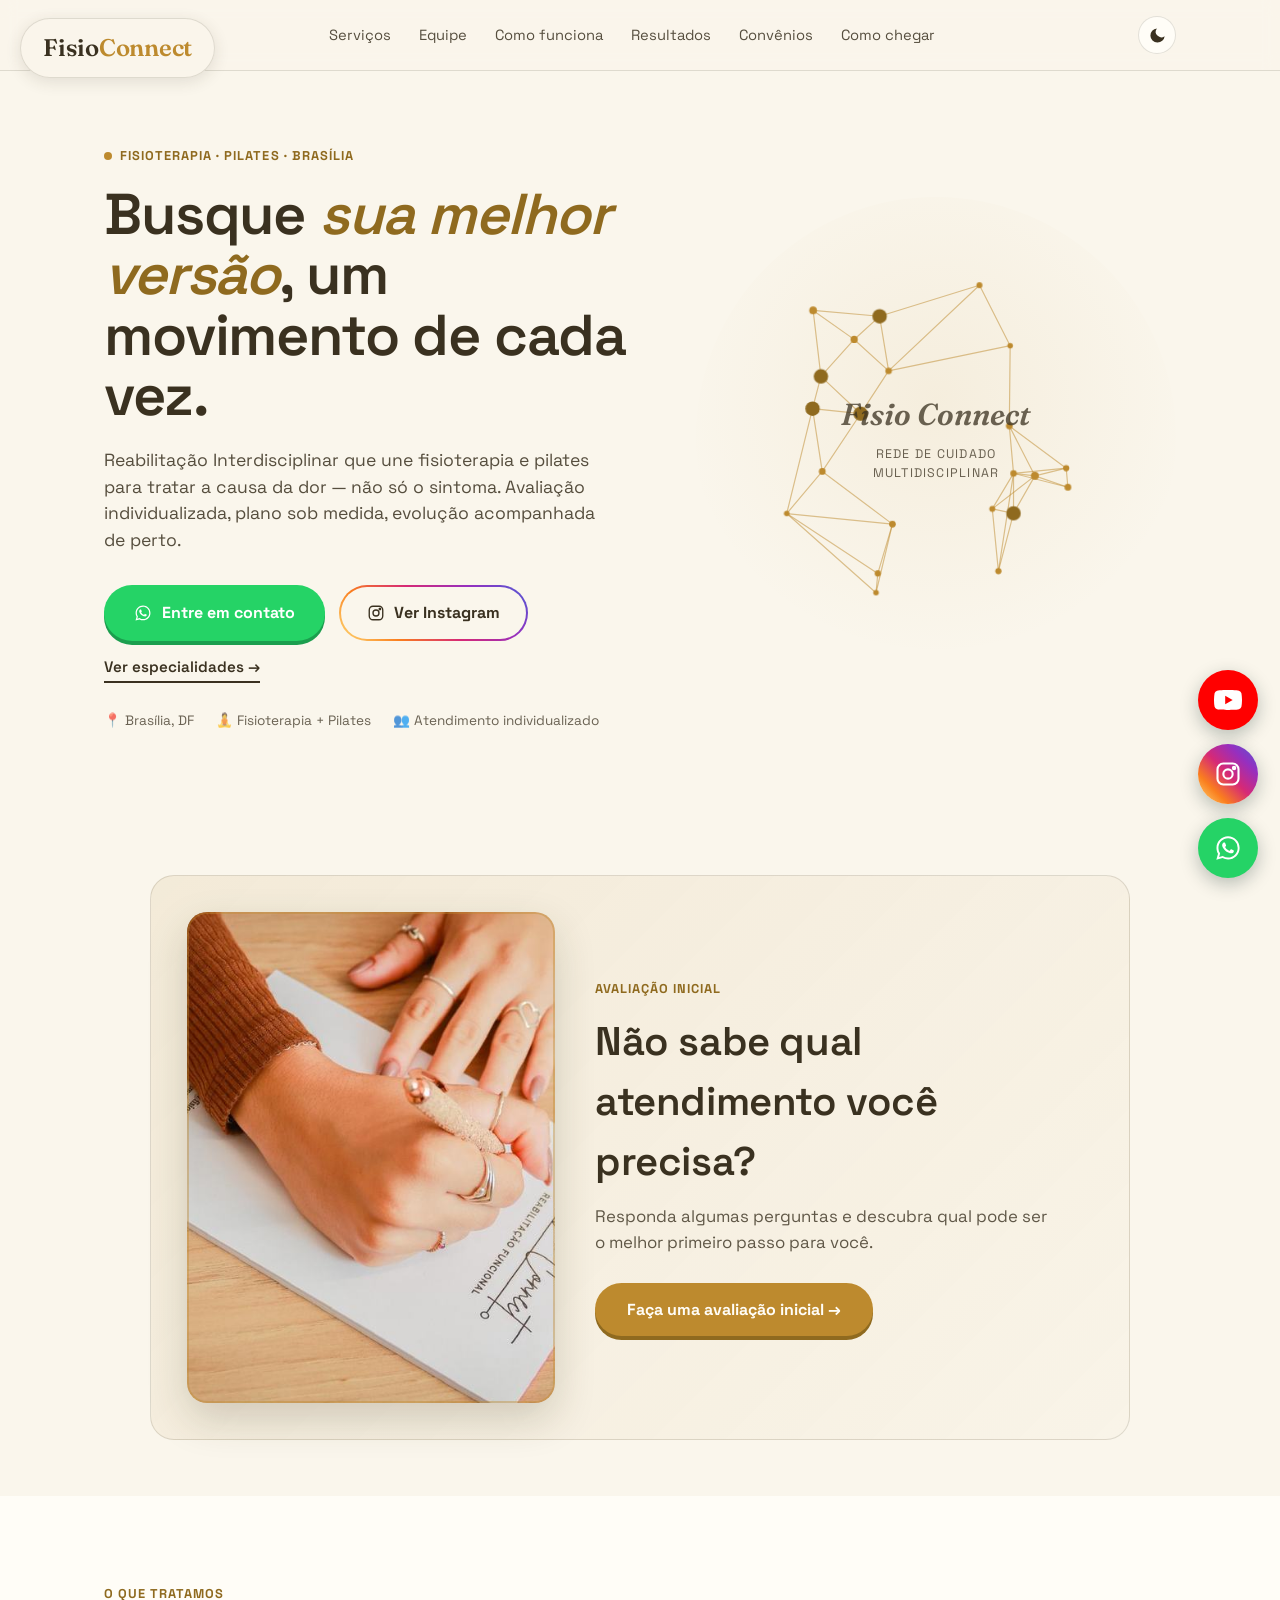
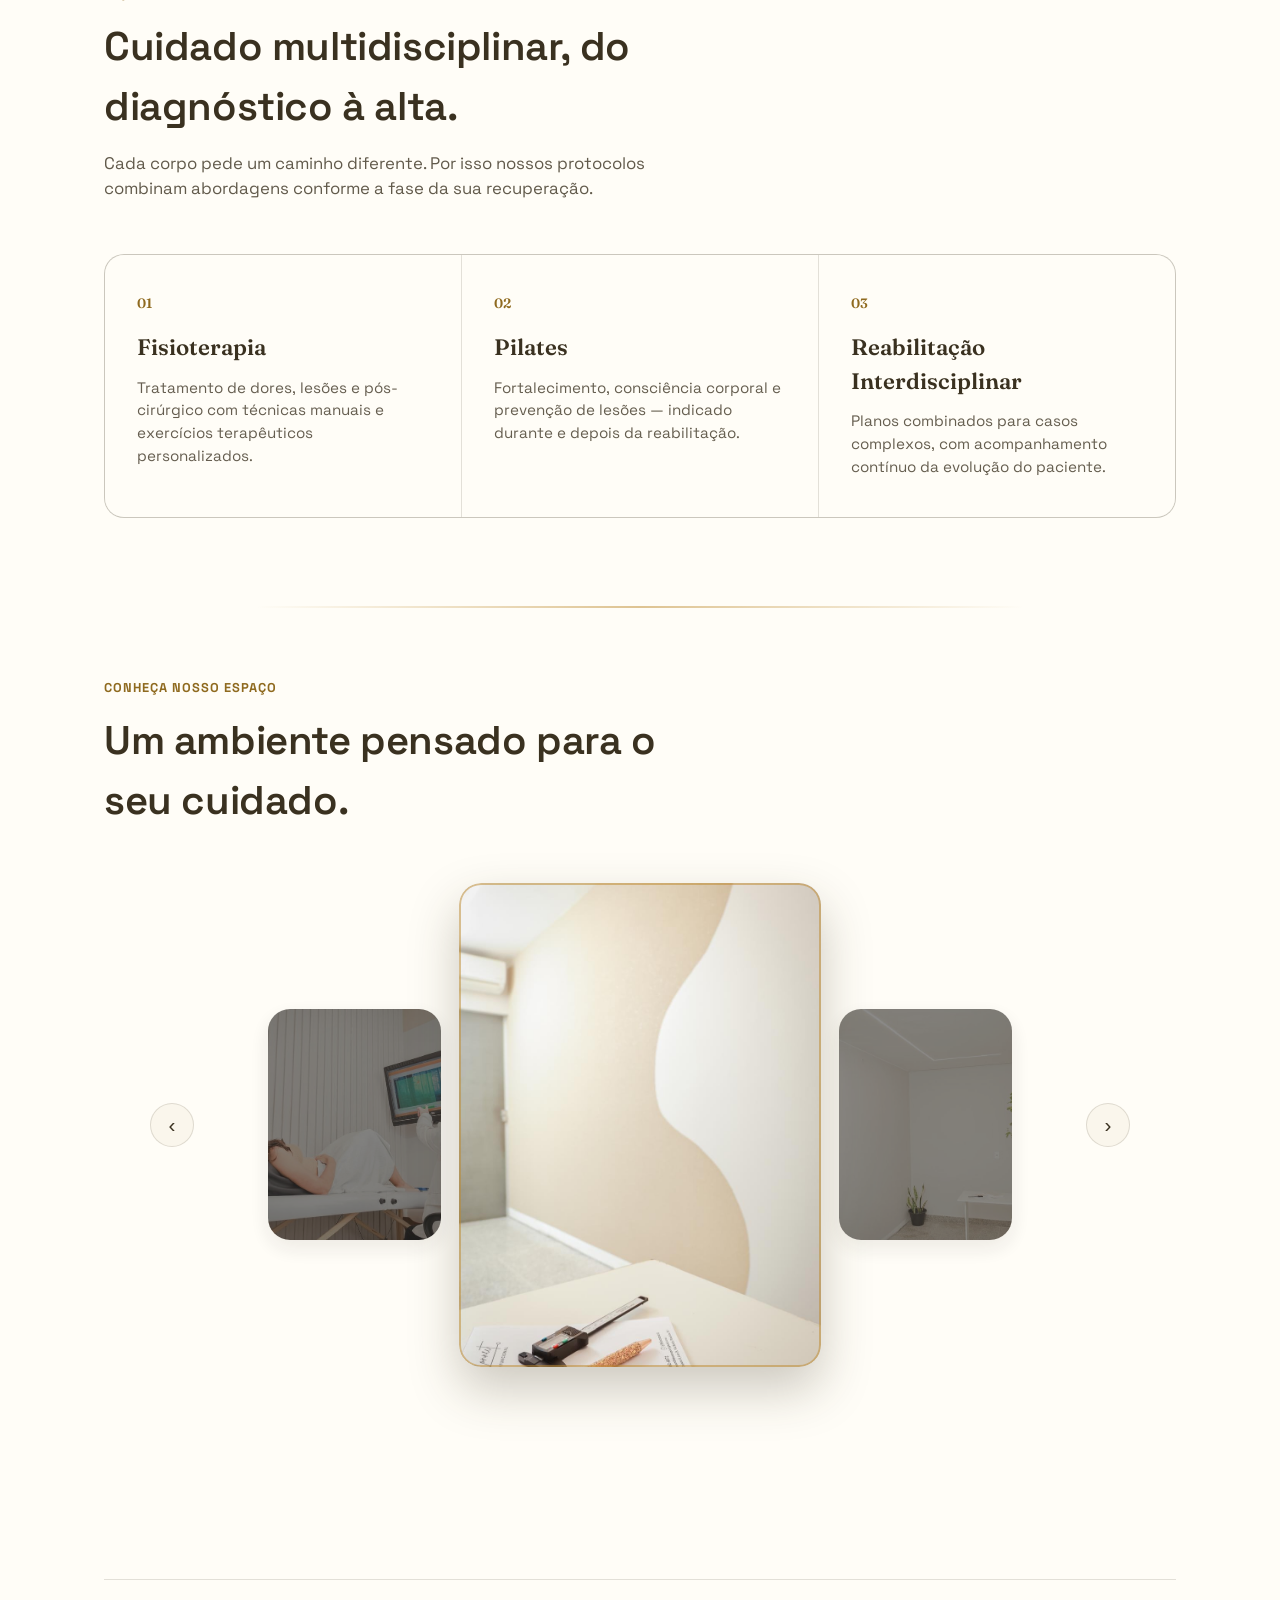
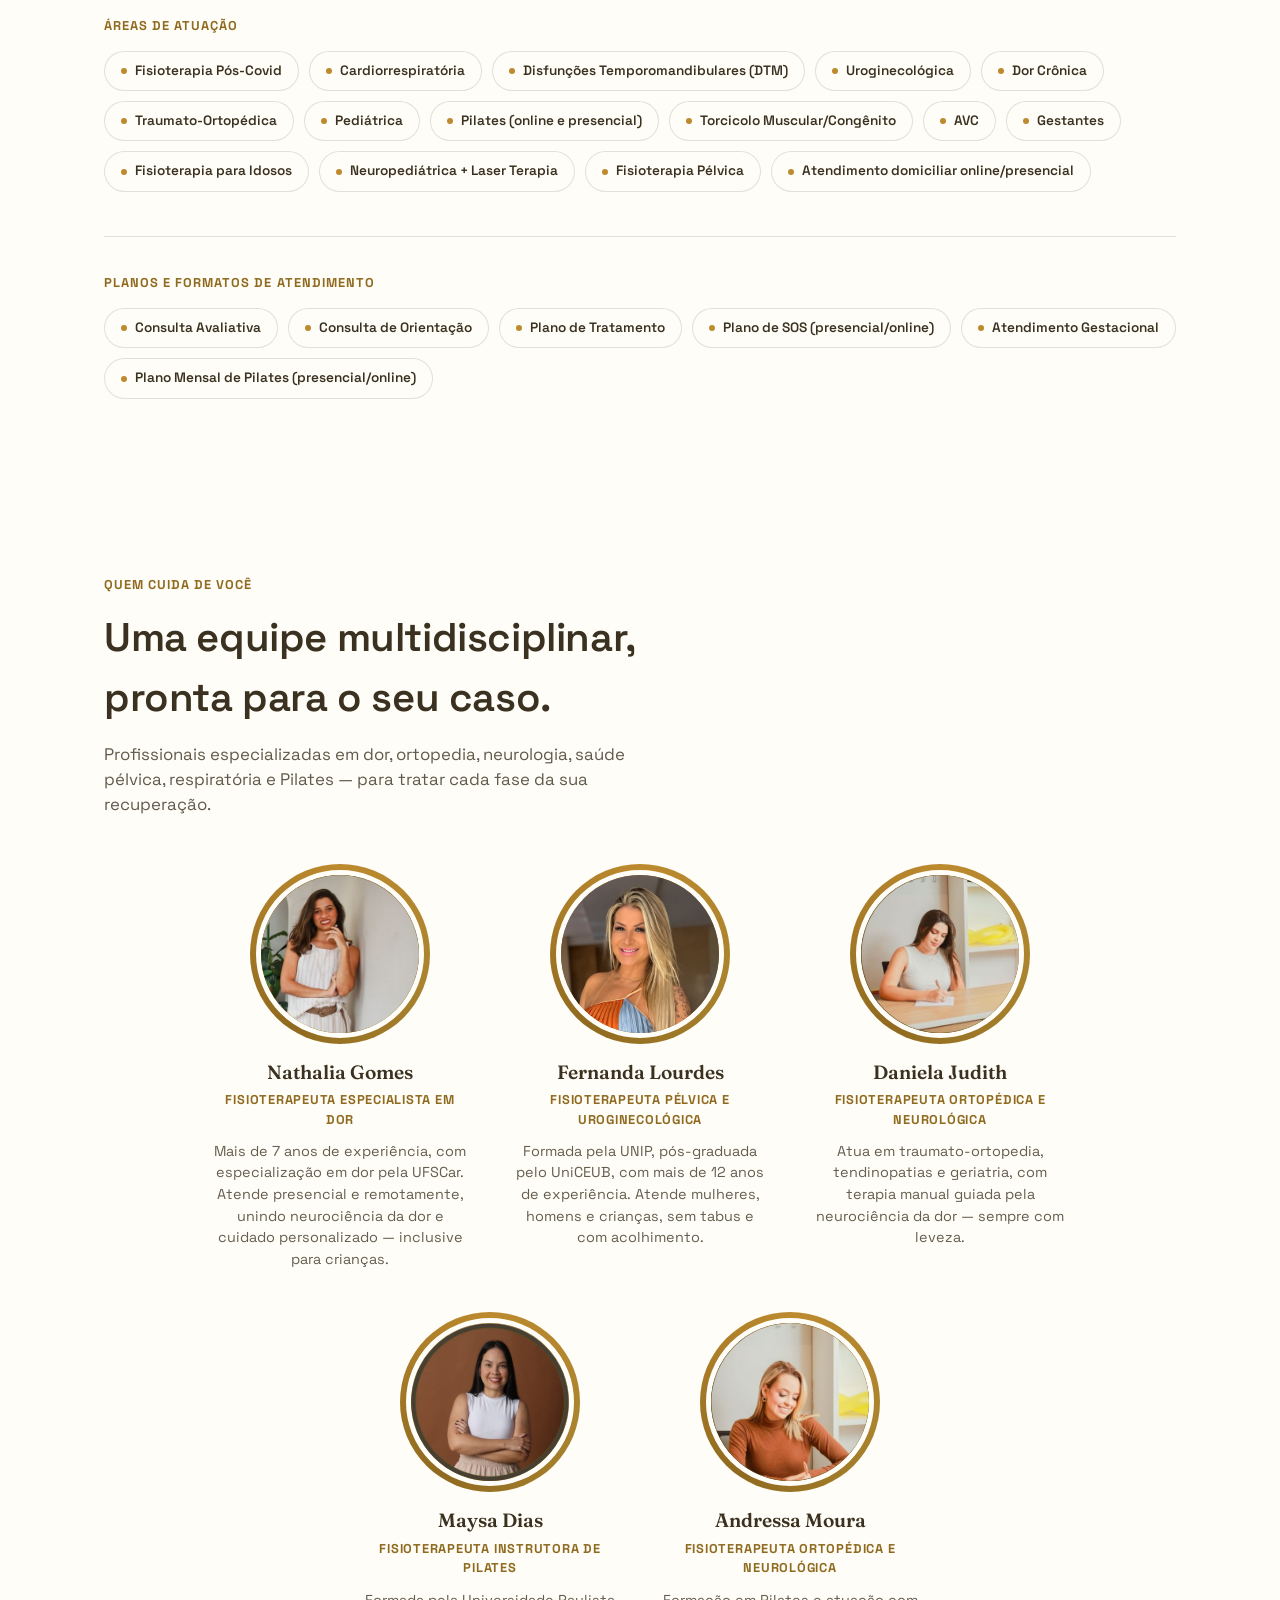
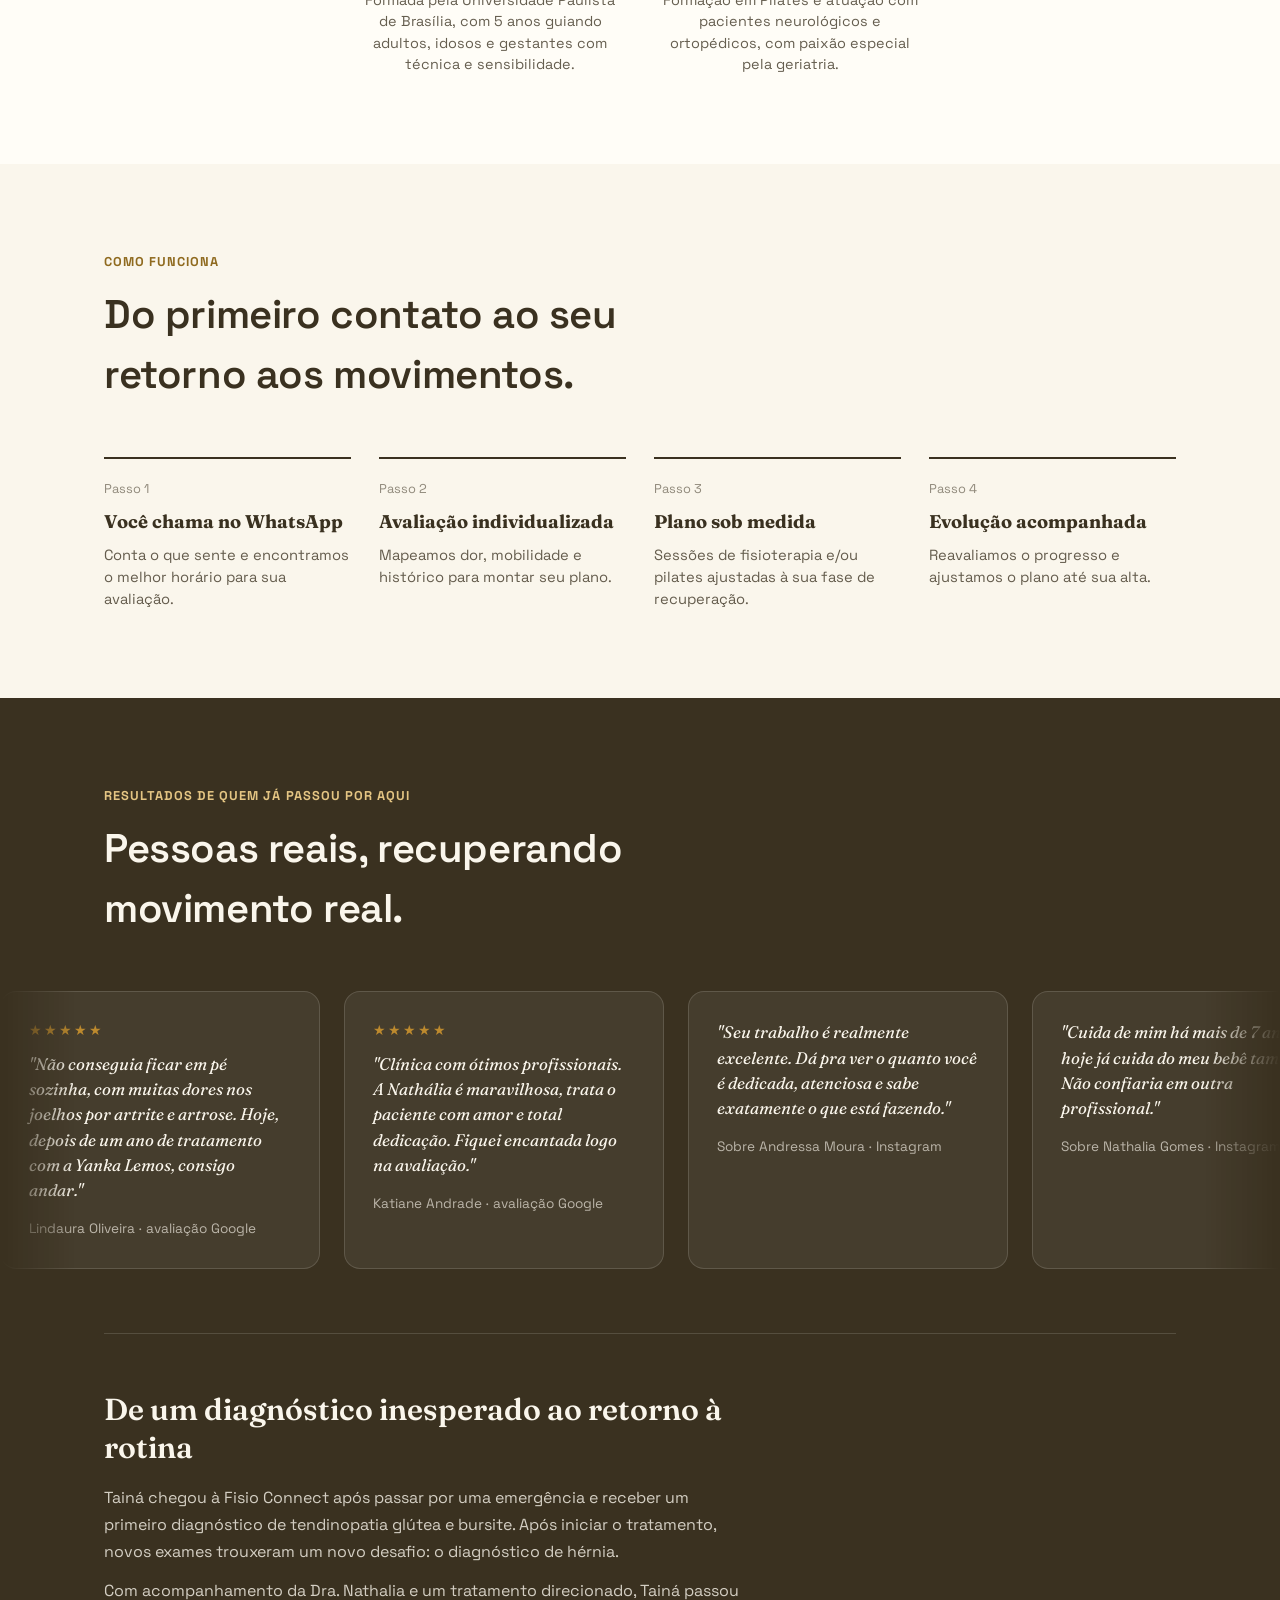
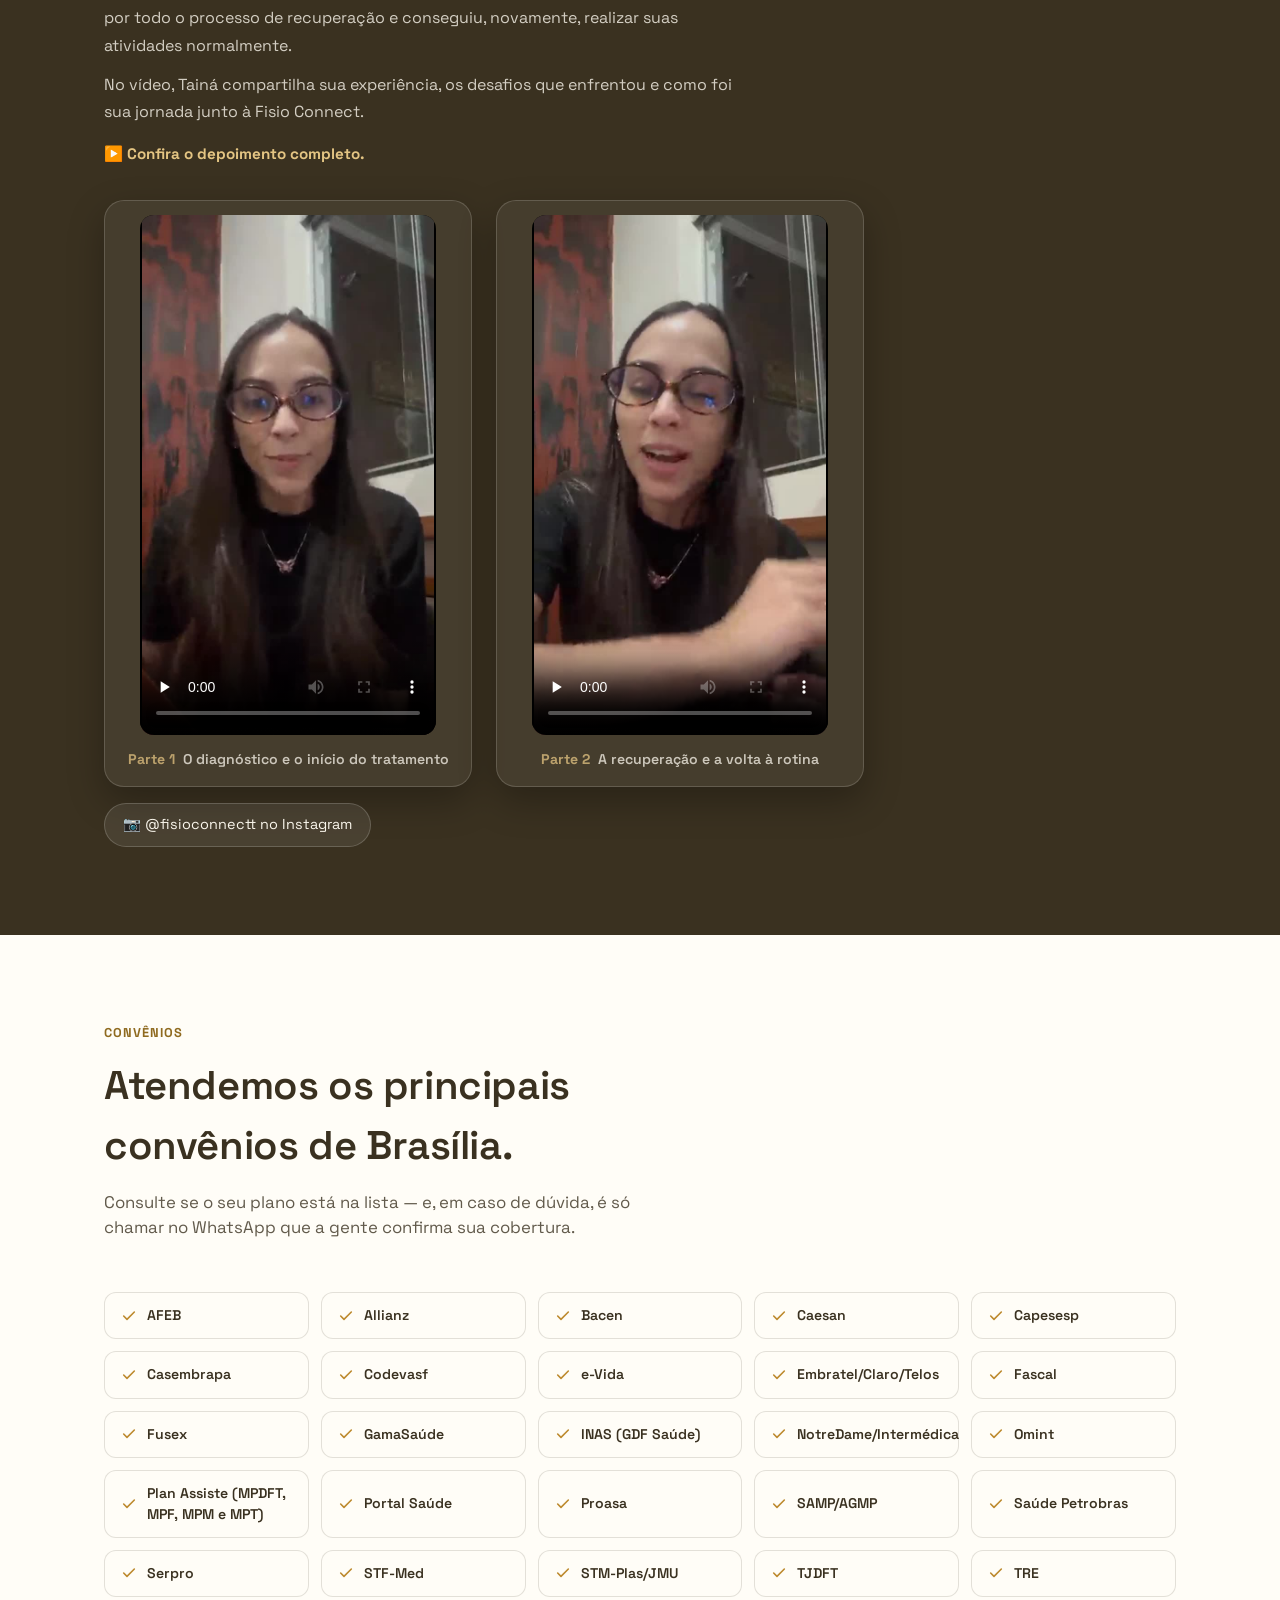
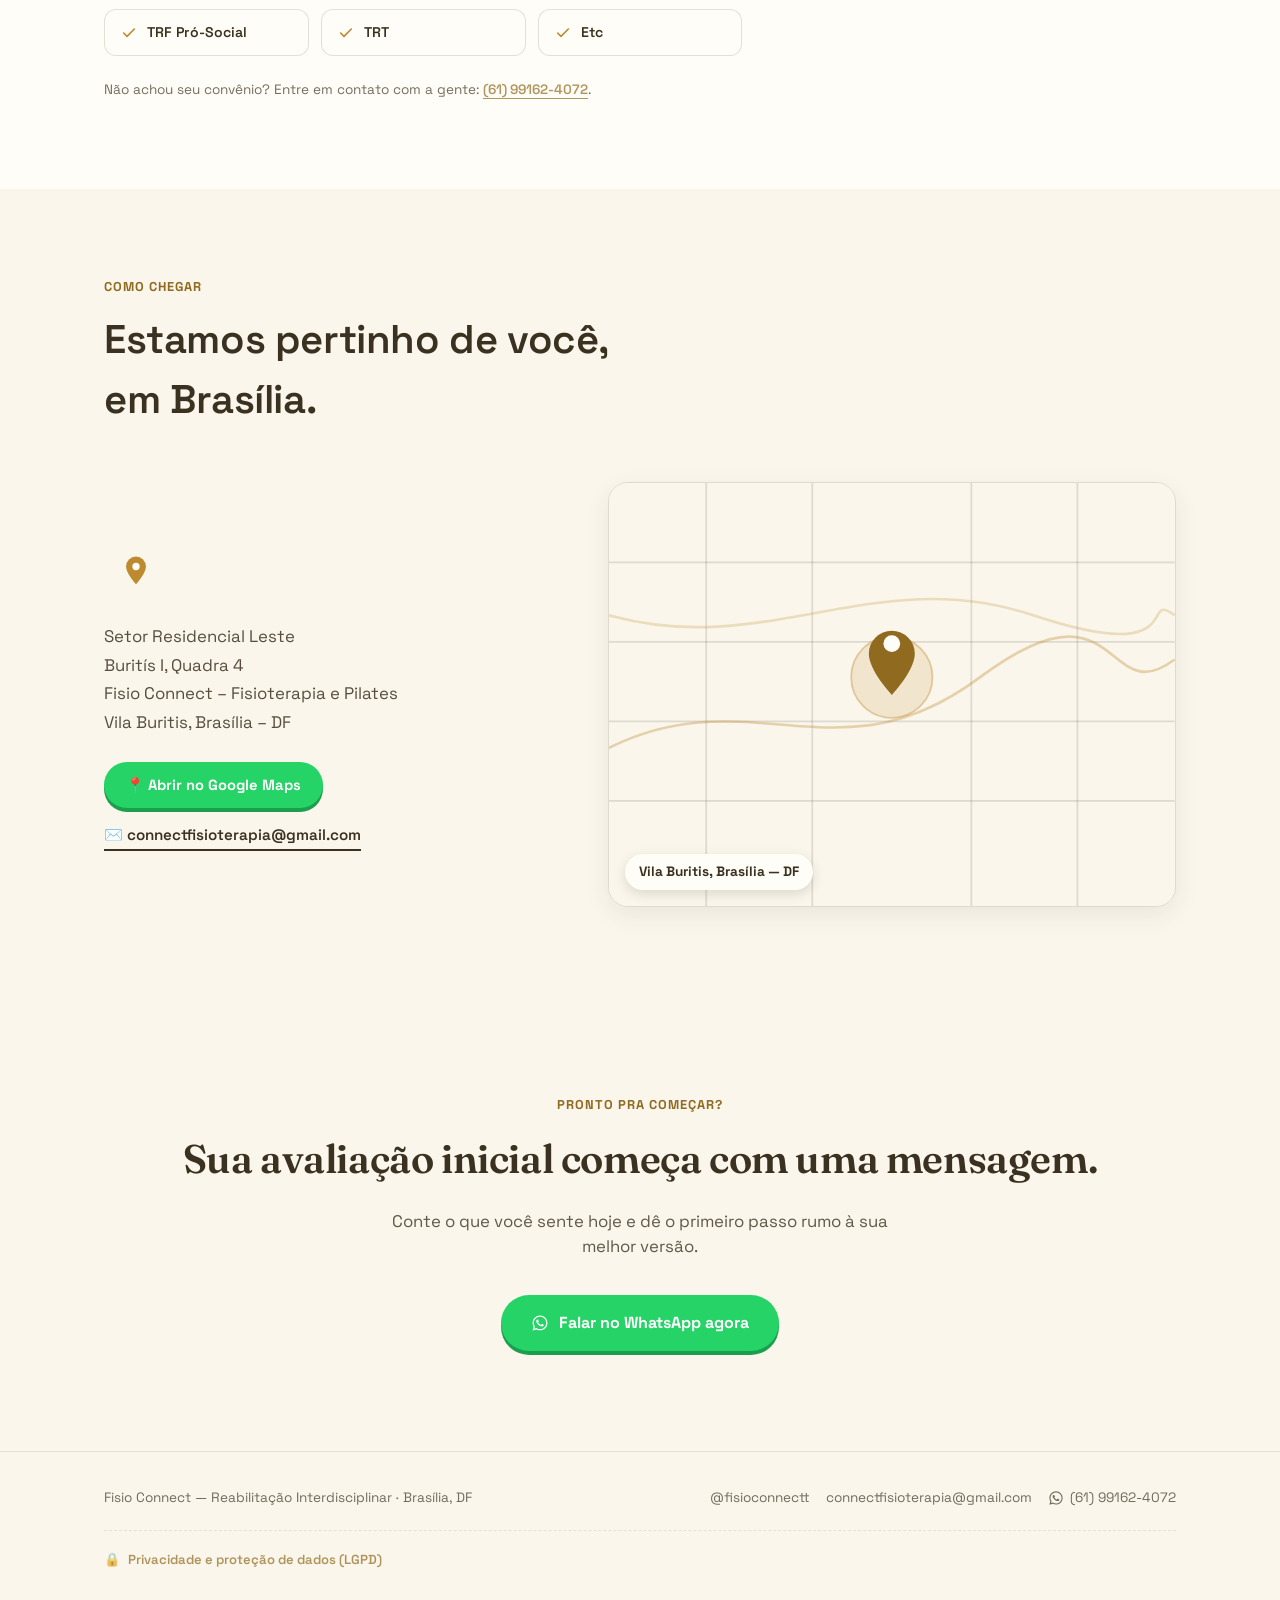
==== commit 3f2b0a3c: "Separa o código em pastas (HTML, CSS, JS e assets) - css/: estilos extraídos do index.html em 18 arq" ====
--- a/index.html
+++ b/index.html
@@ -7,822 +7,43 @@
 <meta name="description" content="Fisioterapia, Pilates e Reabilitação Interdisciplinar em Brasília/DF (Buritis). Faça a autoavaliação e agende sua avaliação pelo WhatsApp.">
 <meta name="theme-color" content="#FAF6EC">
 <link rel="canonical" href="https://SEUDOMINIO.com.br/">
-<link rel="icon" type="image/svg+xml" href="favicon.svg">
-<link rel="icon" type="image/png" sizes="192x192" href="icon-192.png">
-<link rel="apple-touch-icon" href="apple-touch-icon.png">
+<link rel="icon" type="image/svg+xml" href="assets/icons/favicon.svg">
+<link rel="icon" type="image/png" sizes="192x192" href="assets/icons/icon-192.png">
+<link rel="apple-touch-icon" href="assets/icons/apple-touch-icon.png">
 <meta property="og:type" content="website">
 <meta property="og:locale" content="pt_BR">
 <meta property="og:site_name" content="Fisio Connect">
 <meta property="og:title" content="Fisio Connect — Fisioterapia e Pilates em Brasília">
 <meta property="og:description" content="Fisioterapia, Pilates e Reabilitação Interdisciplinar em Brasília/DF (Buritis). Faça a autoavaliação e agende sua avaliação pelo WhatsApp.">
 <meta property="og:url" content="https://SEUDOMINIO.com.br/">
-<meta property="og:image" content="https://SEUDOMINIO.com.br/og-image.jpg">
+<meta property="og:image" content="https://SEUDOMINIO.com.br/assets/img/og-image.jpg">
 <meta property="og:image:width" content="1200">
 <meta property="og:image:height" content="630">
 <meta name="twitter:card" content="summary_large_image">
 <script type="application/ld+json">
-{"@context":"https://schema.org","@type":"PhysicalTherapy","name":"Fisio Connect - Fisioterapia e Pilates","url":"https://SEUDOMINIO.com.br/","image":"https://SEUDOMINIO.com.br/og-image.jpg","telephone":"+55 61 99162-4072","email":"connectfisioterapia@gmail.com","address":{"@type":"PostalAddress","streetAddress":"Setor Residencial Leste, Buritis I, Quadra 4","addressLocality":"Brasília","addressRegion":"DF","addressCountry":"BR"},"sameAs":["https://www.instagram.com/fisioconnectt","https://www.youtube.com/@nathaliagomesesilva8680"]}
+{"@context":"https://schema.org","@type":"PhysicalTherapy","name":"Fisio Connect - Fisioterapia e Pilates","url":"https://SEUDOMINIO.com.br/","image":"https://SEUDOMINIO.com.br/assets/img/og-image.jpg","telephone":"+55 61 99162-4072","email":"connectfisioterapia@gmail.com","address":{"@type":"PostalAddress","streetAddress":"Setor Residencial Leste, Buritis I, Quadra 4","addressLocality":"Brasília","addressRegion":"DF","addressCountry":"BR"},"sameAs":["https://www.instagram.com/fisioconnectt","https://www.youtube.com/@nathaliagomesesilva8680"]}
 </script>
 <link rel="preconnect" href="https://fonts.googleapis.com">
 <link rel="preconnect" href="https://fonts.gstatic.com" crossorigin>
 <link href="https://fonts.googleapis.com/css2?family=Fraunces:opsz,wght@9..144,400;9..144,500;9..144,600;9..144,700&family=Space+Grotesk:wght@400;500;600;700&display=swap" rel="stylesheet">
-<style>
-  :root{
-    --bone:#FAF6EC;
-    --ink:#3A3120;
-    --sage:#A9832E;
-    --tape:#BD8A2E;
-    --tape-dark:#8F6A1F;
-    --line:rgba(58,49,32,0.14);
-    --paper:#FFFDF7;
-    --whatsapp:#25D366;
-    --whatsapp-dark:#1B9E4E;
-    --header-bg:rgba(250,246,236,0.9);
-  }
-  [data-theme="dark"]{
-    --bone:#1C1710;
-    --ink:#EFE7D6;
-    --sage:#C9A44A;
-    --tape:#D6A44C;
-    --tape-dark:#9C7A38;
-    --line:rgba(239,231,214,0.14);
-    --paper:#262015;
-    --header-bg:rgba(28,23,16,0.88);
-  }
-  body{transition:background-color .3s ease, color .3s ease;}
-  *{box-sizing:border-box; margin:0; padding:0;}
-  html{scroll-behavior:smooth;}
-  body{
-    background:var(--bone);
-    color:var(--ink);
-    font-family:'Space Grotesk', sans-serif;
-    line-height:1.5;
-    overflow-x:hidden;
-  }
-  a{color:inherit;}
-  .display{font-family:'Fraunces', serif; font-optical-sizing:auto;}
-  .wrap{max-width:1120px; margin:0 auto; padding:0 24px;}
-  ::selection{background:var(--tape); color:var(--paper);}
-
-  /* focus visibility */
-  a:focus-visible, button:focus-visible{outline:3px solid var(--tape-dark); outline-offset:3px;}
-
-  @media (prefers-reduced-motion: reduce){
-    *{animation-duration:0.001ms !important; animation-iteration-count:1 !important; transition-duration:0.001ms !important; scroll-behavior:auto !important;}
-    .gps-ring{animation:none !important; opacity:0.5 !important; transform:scale(1) !important;}
-  }
-
-  /* ---------- NAV ---------- */
-  header{
-    position:sticky; top:0; z-index:50;
-    background:var(--header-bg);
-    backdrop-filter:blur(8px);
-    border-bottom:1px solid var(--line);
-    transition:transform .35s ease;
-  }
-  header.header-hidden{
-    transform:translateY(-100%);
-  }
-  nav{
-    display:flex; align-items:center;
-    padding:16px 24px; max-width:1120px; margin:0 auto;
-  }
-  .floating-logo{
-    position:fixed; top:18px; left:20px; z-index:80;
-    background:var(--header-bg); backdrop-filter:blur(8px);
-    border:1px solid var(--line); border-radius:100px;
-    padding:11px 22px; box-shadow:0 4px 16px rgba(58,49,32,0.12);
-    font-family:'Fraunces', serif; font-weight:600; font-size:1.5rem;
-    letter-spacing:-0.01em; text-decoration:none; color:var(--ink);
-    transition:transform .2s ease, box-shadow .2s ease;
-  }
-  .floating-logo:hover{transform:translateY(-2px); box-shadow:0 6px 20px rgba(58,49,32,0.18);}
-  .floating-logo span{color:var(--tape);}
-  @media (max-width:600px){
-    .floating-logo{top:14px; left:14px; padding:8px 16px; font-size:1.15rem;}
-  }
-  .nav-links{display:flex; gap:28px; font-size:0.92rem; margin-left:225px;}
-  .nav-links a{text-decoration:none; opacity:0.85; transition:opacity .2s;}
-  .nav-links a:hover{opacity:1;}
-  .nav-cta{
-    background:var(--tape); color:var(--paper); border:none;
-    padding:10px 20px; border-radius:100px; font-weight:600; font-size:0.9rem;
-    text-decoration:none; white-space:nowrap;
-    box-shadow:0 2px 0 var(--tape-dark);
-    transition:transform .15s;
-  }
-  .nav-cta:hover{transform:translateY(-1px);}
-  @media (max-width:720px){ .nav-links{display:none;} }
-
-  /* ---------- NAV ACTIONS (theme toggle + hamburger) ---------- */
-  .nav-actions{display:flex; align-items:center; gap:10px; margin-left:auto;}
-  .theme-toggle{
-    width:38px; height:38px; border-radius:50%; border:1.5px solid var(--line);
-    background:var(--paper); color:var(--ink); cursor:pointer;
-    display:flex; align-items:center; justify-content:center;
-    padding:0; transition:background .2s ease, transform .15s ease;
-  }
-  .theme-toggle:hover{transform:scale(1.06);}
-  .theme-toggle svg{width:19px; height:19px;}
-  .theme-toggle .icon-sun{display:none;}
-  [data-theme="dark"] .theme-toggle .icon-moon{display:none;}
-  [data-theme="dark"] .theme-toggle .icon-sun{display:block;}
-
-  .hamburger{
-    display:none; flex-direction:column; justify-content:center; align-items:center;
-    gap:5px; width:38px; height:38px; border-radius:50%; border:1.5px solid var(--line);
-    background:var(--paper); cursor:pointer; padding:0;
-  }
-  .hamburger span{
-    width:17px; height:2px; background:var(--ink); border-radius:2px;
-    transition:transform .3s ease, opacity .2s ease;
-  }
-  .hamburger.open span:nth-child(1){transform:translateY(7px) rotate(45deg);}
-  .hamburger.open span:nth-child(2){opacity:0;}
-  .hamburger.open span:nth-child(3){transform:translateY(-7px) rotate(-45deg);}
-  @media (max-width:720px){ .hamburger{display:flex;} }
-
-  .mobile-menu{
-    max-height:0; overflow:hidden; opacity:0;
-    background:var(--paper); border-bottom:1px solid var(--line);
-    display:flex; flex-direction:column;
-    transition:max-height .4s cubic-bezier(.2,.8,.2,1), opacity .3s ease;
-  }
-  .mobile-menu.open{max-height:420px; opacity:1;}
-  .mobile-menu a{
-    text-decoration:none; color:var(--ink); font-weight:600; font-size:1rem;
-    padding:16px 24px; border-bottom:1px solid var(--line);
-    opacity:0; transform:translateY(-8px);
-    transition:opacity .35s ease, transform .35s ease;
-  }
-  .mobile-menu.open a{opacity:1; transform:translateY(0);}
-  .mobile-menu.open a:nth-child(1){transition-delay:.05s;}
-  .mobile-menu.open a:nth-child(2){transition-delay:.1s;}
-  .mobile-menu.open a:nth-child(3){transition-delay:.15s;}
-  .mobile-menu.open a:nth-child(4){transition-delay:.2s;}
-  .mobile-menu.open a:nth-child(5){transition-delay:.25s;}
-  .mobile-menu.open a:nth-child(6){transition-delay:.3s;}
-  .mobile-menu a:last-child{border-bottom:none;}
-  @media (min-width:721px){ .mobile-menu{display:none !important;} }
-
-  /* ---------- HERO ---------- */
-  .hero{
-    padding:72px 0 88px;
-    position:relative;
-  }
-  .hero-grid{
-    display:grid; grid-template-columns:1.1fr 0.9fr; gap:48px; align-items:center;
-  }
-  @media (max-width:860px){ .hero-grid{grid-template-columns:1fr;} }
-
-  .eyebrow{
-    display:inline-flex; align-items:center; gap:8px;
-    font-size:0.8rem; letter-spacing:0.08em; text-transform:uppercase;
-    color:var(--tape-dark); font-weight:700; margin-bottom:18px;
-  }
-  .eyebrow::before{content:''; width:8px; height:8px; border-radius:50%; background:var(--tape); display:inline-block;}
-
-  h1{
-    font-size:clamp(2.3rem, 5vw, 3.6rem);
-    font-weight:600; line-height:1.05; letter-spacing:-0.02em;
-    margin-bottom:22px;
-  }
-  h1 em{font-style:italic; color:var(--tape-dark);}
-  .hero p.sub{
-    font-size:1.1rem; max-width:46ch; opacity:0.85; margin-bottom:32px;
-  }
-  .cta-row{display:flex; gap:14px; flex-wrap:wrap; align-items:center; margin-bottom:28px;}
-  .btn-primary{
-    background:var(--tape); color:var(--paper); text-decoration:none;
-    padding:16px 30px; border-radius:100px; font-weight:700; font-size:1rem;
-    box-shadow:0 4px 0 var(--tape-dark);
-    display:inline-flex; align-items:center; gap:10px;
-    transition:transform .15s, box-shadow .15s;
-  }
-  .btn-primary:hover{transform:translateY(-2px); box-shadow:0 6px 0 var(--tape-dark);}
-  .btn-primary:active{transform:translateY(1px); box-shadow:0 2px 0 var(--tape-dark);}
-  .btn-ghost{
-    text-decoration:none; font-weight:600; font-size:0.95rem;
-    border-bottom:2px solid var(--ink); padding-bottom:2px;
-    display:inline-flex; align-items:center; gap:8px;
-  }
-  .btn-whatsapp{
-    background:var(--whatsapp); color:#fff; text-decoration:none;
-    padding:16px 30px; border-radius:100px; font-weight:700; font-size:1rem;
-    box-shadow:0 4px 0 var(--whatsapp-dark);
-    display:inline-flex; align-items:center; gap:10px;
-    transition:transform .15s, box-shadow .15s;
-  }
-  .btn-whatsapp:hover{transform:translateY(-2px); box-shadow:0 6px 0 var(--whatsapp-dark);}
-  .btn-whatsapp:active{transform:translateY(1px); box-shadow:0 2px 0 var(--whatsapp-dark);}
-  .btn-whatsapp svg, .nav-cta svg, .btn-ghost svg{width:18px; height:18px; flex-shrink:0;}
-  .nav-cta.nav-whatsapp{
-    background:var(--whatsapp); box-shadow:0 2px 0 var(--whatsapp-dark);
-    display:inline-flex; align-items:center; gap:8px;
-  }
-  .cta-secondary{margin-bottom:28px; margin-top:-14px;}
-
-  /* Instagram gradient-outline button */
-  .btn-instagram{
-    display:inline-flex; align-items:center; gap:9px;
-    padding:14px 26px; border-radius:100px;
-    font-weight:700; font-size:1rem; text-decoration:none;
-    color:var(--ink);
-    border:2px solid transparent;
-    background-image:linear-gradient(var(--bone), var(--bone)),
-      linear-gradient(45deg, #FEDA75, #FA7E1E, #D62976, #962FBF, #4F5BD5);
-    background-origin:border-box;
-    background-clip:padding-box, border-box;
-    transition:transform .15s ease, box-shadow .15s ease;
-  }
-  .btn-instagram svg{width:18px; height:18px; flex-shrink:0;}
-  .btn-instagram:hover{transform:translateY(-2px); box-shadow:0 4px 14px rgba(214,41,118,0.25);}
-  .btn-instagram:active{transform:translateY(0);}
-
-  /* ---------- FLOATING SOCIAL BUTTONS ---------- */
-  .social-float{
-    position:fixed; right:22px; z-index:60;
-    width:60px; height:60px; border-radius:50%;
-    color:#fff; display:flex; align-items:center; justify-content:center;
-    box-shadow:0 6px 18px rgba(18,44,41,0.28);
-    text-decoration:none;
-    transition:transform .2s ease, box-shadow .2s ease;
-    animation:float-in .5s ease both;
-  }
-  .social-float svg{width:28px; height:28px;}
-  .social-float:hover{transform:scale(1.08);}
-
-  .whatsapp-float{
-    bottom:22px; background:var(--whatsapp);
-    animation:float-in .5s ease .3s both, float-pulse-whatsapp 2.6s ease-in-out 1.2s infinite;
-  }
-  .whatsapp-float:hover{box-shadow:0 8px 22px rgba(18,44,41,0.34);}
-  .instagram-float{
-    bottom:96px;
-    background:linear-gradient(45deg, #FEDA75, #FA7E1E, #D62976, #962FBF, #4F5BD5);
-    animation:float-in .5s ease .18s both, float-pulse-instagram 2.6s ease-in-out 1.4s infinite;
-  }
-  .youtube-float{
-    bottom:170px; background:#FF0000;
-    animation:float-in .5s ease .06s both, float-pulse-youtube 2.6s ease-in-out 1.6s infinite;
-  }
-  @keyframes float-in{
-    from{opacity:0; transform:translateY(16px) scale(0.8);}
-    to{opacity:1; transform:translateY(0) scale(1);}
-  }
-  @keyframes float-pulse-whatsapp{
-    0%, 100%{box-shadow:0 6px 18px rgba(18,44,41,0.28), 0 0 0 0 rgba(37,211,102,0.45);}
-    50%{box-shadow:0 6px 18px rgba(18,44,41,0.28), 0 0 0 10px rgba(37,211,102,0);}
-  }
-  @keyframes float-pulse-instagram{
-    0%, 100%{box-shadow:0 6px 18px rgba(18,44,41,0.28), 0 0 0 0 rgba(214,41,118,0.45);}
-    50%{box-shadow:0 6px 18px rgba(18,44,41,0.28), 0 0 0 10px rgba(214,41,118,0);}
-  }
-  @keyframes float-pulse-youtube{
-    0%, 100%{box-shadow:0 6px 18px rgba(18,44,41,0.28), 0 0 0 0 rgba(255,0,0,0.45);}
-    50%{box-shadow:0 6px 18px rgba(18,44,41,0.28), 0 0 0 10px rgba(255,0,0,0);}
-  }
-  @media (max-width:600px){
-    .social-float{right:16px; width:52px; height:52px;}
-    .social-float svg{width:24px; height:24px;}
-    .whatsapp-float{bottom:16px;}
-    .instagram-float{bottom:80px;}
-    .youtube-float{bottom:144px;}
-  }
-
-  /* ---------- SCROLL REVEAL ---------- */
-  .reveal{
-    opacity:0; transform:translateY(28px);
-    transition:opacity .7s cubic-bezier(.2,.7,.2,1), transform .7s cubic-bezier(.2,.7,.2,1);
-  }
-  .reveal.is-visible{opacity:1; transform:translateY(0);}  .reveal-stagger.is-visible > *{opacity:1; transform:translateY(0);}
-  .reveal-stagger > *{
-    opacity:0; transform:translateY(24px);
-    transition:opacity .6s cubic-bezier(.2,.7,.2,1), transform .6s cubic-bezier(.2,.7,.2,1);
-  }
-  .reveal-stagger > *:nth-child(1){transition-delay:.05s;}
-  .reveal-stagger > *:nth-child(2){transition-delay:.15s;}
-  .reveal-stagger > *:nth-child(3){transition-delay:.25s;}
-  .reveal-stagger > *:nth-child(4){transition-delay:.35s;}
-  .trust-row{display:flex; gap:22px; flex-wrap:wrap; font-size:0.85rem; opacity:0.75;}
-  .trust-row div{display:flex; align-items:center; gap:6px;}
-
-  /* Signature: constellation network, echoing the logo's connected-sphere mark */
-  .network-wrap{
-    display:flex; justify-content:center; align-items:center;
-    position:relative;
-  }
-  .network-frame{
-    width:min(480px, 90vw); aspect-ratio:1; position:relative;
-    border-radius:50%;
-    background:radial-gradient(circle at 50% 42%, rgba(189,138,46,0.08), transparent 70%);
-  }
-  .network-frame svg{width:100%; height:100%; display:block; overflow:visible;}
-  .edge{
-    stroke:var(--tape); stroke-width:1; stroke-linecap:round; opacity:0.5;
-    animation:draw-edge 1.1s ease forwards;
-  }
-  @keyframes draw-edge{ to{ stroke-dashoffset:0; } }
-  .node{
-    fill:var(--tape); opacity:0; transform-box:fill-box; transform-origin:center;
-    animation:pop-node .5s cubic-bezier(.2,.8,.2,1) forwards;
-  }
-  .node.hub{
-    fill:var(--tape-dark);
-    animation:pop-node .5s cubic-bezier(.2,.8,.2,1) forwards, glow-node 3.4s ease-in-out infinite;
-    animation-delay:0s, 1.6s;
-  }
-  @keyframes pop-node{ from{opacity:0; transform:scale(0);} to{opacity:1; transform:scale(1);} }
-  @keyframes glow-node{ 0%,100%{opacity:1;} 50%{opacity:0.72;} }
-  .network-center{
-    position:absolute; top:0; right:0; bottom:0; left:0; display:flex; flex-direction:column;
-    align-items:center; justify-content:center; text-align:center;
-    padding:0 20px; pointer-events:none;
-  }
-  .network-center .word{
-    font-family:'Fraunces', serif; font-style:italic; font-weight:600;
-    font-size:1.9rem; opacity:0; animation:fade-up .6s ease 1.7s forwards;
-  }
-  .network-center .lbl{
-    font-size:0.78rem; text-transform:uppercase; letter-spacing:0.1em; opacity:0;
-    margin-top:8px; max-width:20ch;
-    animation:fade-up .6s ease 1.9s forwards;
-  }
-  @keyframes fade-up{ from{opacity:0; transform:translateY(6px);} to{opacity:0.75; transform:translateY(0);} }
-  .network-center .word{ animation-fill-mode:forwards; }
-  .network-center .word{ color:var(--ink); }
-
-  /* ---------- SECTION GENERIC ---------- */
-  section{padding:88px 0;}
-  .section-head{max-width:56ch; margin-bottom:52px;}
-  .kicker{
-    font-size:0.8rem; letter-spacing:0.08em; text-transform:uppercase;
-    color:var(--tape-dark); font-weight:700; margin-bottom:14px; display:block;
-  }
-  h2{font-size:clamp(1.8rem, 3.4vw, 2.5rem); font-weight:600; letter-spacing:-0.01em;}
-  .section-head p{margin-top:14px; opacity:0.8; font-size:1.05rem;}
-
-  /* ---------- SERVICES ---------- */
-  .services{background:var(--paper);}
-  /* ---------- SELF ASSESSMENT INTRO ---------- */
-  .self-assess{padding:56px 0;}
-  .self-assess-card{
-    background:linear-gradient(135deg, rgba(189,138,46,0.10), rgba(189,138,46,0.02));
-    border:1px solid var(--line); border-radius:24px;
-    padding:36px; max-width:980px; margin:0 auto;
-    display:grid; grid-template-columns:0.85fr 1.15fr; gap:40px; align-items:center;
-  }
-  .self-assess-media{
-    position:relative; border-radius:20px; overflow:hidden; aspect-ratio:3/4;
-    box-shadow:0 16px 40px rgba(58,49,32,0.2);
-  }
-  .self-assess-media img{width:100%; height:100%; object-fit:cover; display:block;}
-  .self-assess-media::after{
-    content:''; position:absolute; inset:0; border-radius:20px;
-    box-shadow:inset 0 0 0 2px rgba(189,138,46,0.4); pointer-events:none;
-  }
-  .self-assess-media::before{
-    content:''; position:absolute; inset:-16px; z-index:-1; border-radius:32px;
-    background:radial-gradient(circle, rgba(189,138,46,0.35), transparent 70%);
-    filter:blur(18px); opacity:0.6; animation:media-glow 3.4s ease-in-out infinite;
-  }
-  @keyframes media-glow{
-    0%, 100%{opacity:0.35; transform:scale(0.97);}
-    50%{opacity:0.65; transform:scale(1.02);}
-  }
-  .self-assess-text{text-align:left;}
-  .self-assess-text h2{margin:10px 0 12px;}
-  .self-assess-text p{opacity:0.8; font-size:1.05rem; max-width:42ch; margin:0 0 28px;}
-  .btn-quiz{
-    background:var(--tape); color:var(--paper); border:none; cursor:pointer;
-    padding:16px 32px; border-radius:100px; font-weight:700; font-size:1rem;
-    box-shadow:0 4px 0 var(--tape-dark); font-family:inherit;
-    transition:transform .15s ease, box-shadow .15s ease;
-  }
-  .btn-quiz:hover{transform:translateY(-2px); box-shadow:0 6px 0 var(--tape-dark);}
-  .btn-quiz:active{transform:translateY(1px); box-shadow:0 2px 0 var(--tape-dark);}
-  @media (max-width:760px){
-    .self-assess-card{grid-template-columns:1fr; padding:26px; gap:24px;}
-    .self-assess-media{aspect-ratio:16/9;}
-    .self-assess-text{text-align:center;}
-    .self-assess-text p{margin-left:auto; margin-right:auto;}
-  }
-
-  /* ---------- SPACE CAROUSEL: NOSSO ESPAÇO ---------- */
-  .space-carousel{background:var(--paper); padding:72px 0 80px; position:relative; overflow:hidden;}
-  .space-carousel::before{
-    content:''; position:absolute; top:0; left:50%; width:60%; height:2px; transform:translateX(-50%);
-    background:linear-gradient(90deg, transparent, var(--tape), transparent); opacity:0.5;
-  }
-  .carousel-viewport{
-    display:flex; align-items:center; justify-content:center; gap:14px;
-    margin-top:40px; max-width:980px; margin-left:auto; margin-right:auto;
-  }
-  .carousel-track{
-    display:flex; align-items:center; justify-content:center; gap:18px;
-    flex:1; min-width:0;
-  }
-  .carousel-slide{
-    position:relative; border-radius:22px; overflow:hidden; flex-shrink:0;
-    aspect-ratio:3/4; box-shadow:0 8px 22px rgba(58,49,32,0.1);
-    transition:width .45s ease, box-shadow .45s ease, opacity .45s ease;
-    cursor:pointer;
-  }
-  .carousel-slide img{
-    width:100%; height:100%; object-fit:cover; display:block;
-    transition:filter .45s ease, transform .45s ease;
-  }
-  .carousel-slide.side{width:20%; opacity:0.9;}
-  .carousel-slide.side img{filter:brightness(0.5) saturate(0.75);}
-  .carousel-slide.side:hover img{filter:brightness(0.68) saturate(0.85);}
-  .carousel-slide.center{
-    width:42%; box-shadow:0 22px 50px rgba(58,49,32,0.26); cursor:default;
-  }
-  .carousel-slide.center::after{
-    content:''; position:absolute; inset:0; border-radius:22px;
-    box-shadow:inset 0 0 0 2px rgba(189,138,46,0.5); pointer-events:none;
-  }
-  .carousel-arrow{
-    flex-shrink:0; width:44px; height:44px; border-radius:50%;
-    background:var(--bone); border:1px solid var(--line); color:var(--ink);
-    font-size:1.3rem; cursor:pointer; display:flex; align-items:center; justify-content:center;
-    transition:background .15s ease, transform .15s ease; z-index:2;
-  }
-  .carousel-arrow:hover{background:var(--tape); color:var(--paper); transform:scale(1.06);}
-  @media (max-width:760px){
-    .carousel-viewport{gap:0; position:relative;}
-    .carousel-track{gap:10px; width:100%;}
-    .carousel-slide.side{width:15%;}
-    .carousel-slide.center{width:66%;}
-    .carousel-arrow{
-      width:42px; height:42px; font-size:1.2rem;
-      position:absolute; top:50%; transform:translateY(-50%);
-      background:rgba(255,253,247,0.92); backdrop-filter:blur(6px);
-      box-shadow:0 4px 12px rgba(58,49,32,0.22);
-    }
-    #carouselPrev{left:-4px;}
-    #carouselNext{right:-4px;}
-    .carousel-arrow:hover{transform:translateY(-50%) scale(1.06);}
-  }
-
-
-  /* ---------- QUIZ OVERLAY ---------- */
-  .quiz-overlay{
-    position:fixed; inset:0; z-index:200;
-    background:rgba(18,44,41,0.55); backdrop-filter:blur(4px);
-    display:flex; align-items:center; justify-content:center; padding:20px;
-    opacity:0; pointer-events:none; transition:opacity .3s ease;
-  }
-  .quiz-overlay.open{opacity:1; pointer-events:auto;}
-  .quiz-modal{
-    background:var(--paper); border-radius:24px; max-width:640px; width:100%;
-    max-height:88vh; overflow-y:auto; padding:36px 40px; position:relative;
-    box-shadow:0 20px 60px rgba(0,0,0,0.3);
-    transform:translateY(20px) scale(0.97); transition:transform .3s ease;
-  }
-  .quiz-overlay.open .quiz-modal{transform:translateY(0) scale(1);}
-  @media (max-width:600px){
-    .quiz-modal{max-height:94vh; padding:24px 18px; border-radius:20px;}
-  }
-  .quiz-close{
-    position:absolute; top:18px; right:18px; width:34px; height:34px;
-    border-radius:50%; border:none; background:var(--bone); color:var(--ink);
-    font-size:1.1rem; cursor:pointer; display:flex; align-items:center; justify-content:center;
-    transition:background .15s ease;
-  }
-  .quiz-close:hover{background:var(--line);}
-  .quiz-progress{
-    height:6px; background:var(--line); border-radius:100px; overflow:hidden;
-    margin:0 50px 28px 0;
-  }
-  .quiz-progress-bar{height:100%; background:var(--tape); border-radius:100px; transition:width .35s ease;}
-  .quiz-step{animation:quiz-fade-in .35s ease;}
-  @keyframes quiz-fade-in{
-    from{opacity:0; transform:translateX(16px);}
-    to{opacity:1; transform:translateX(0);}
-  }
-  .quiz-kicker{
-    font-size:0.78rem; text-transform:uppercase; letter-spacing:0.08em;
-    color:var(--tape-dark); font-weight:700; display:block; margin-bottom:8px;
-  }
-  .quiz-title{font-family:'Fraunces', serif; font-size:1.5rem; font-weight:600; margin-bottom:6px;}
-  .quiz-subtitle{opacity:0.75; font-size:0.95rem; margin-bottom:22px;}
-  .quiz-options{display:flex; flex-direction:column; gap:10px;}
-  .quiz-option{
-    display:flex; align-items:center; gap:12px; width:100%;
-    padding:14px 18px; border-radius:14px; border:1.5px solid var(--line);
-    background:var(--bone); font-weight:600; font-size:0.95rem; text-align:left;
-    cursor:pointer; transition:border-color .15s ease, background .15s ease; font-family:inherit; color:var(--ink);
-  }
-  .quiz-option:hover{border-color:var(--tape);}
-  .quiz-option.selected{border-color:var(--tape); background:rgba(189,138,46,0.14);}
-  .quiz-option .dot{width:8px; height:8px; border-radius:50%; background:var(--tape); flex-shrink:0;}
-  .quiz-body-figure{display:flex; justify-content:center; margin:6px 0 20px;}
-  .quiz-body-figure svg{width:150px; height:auto;}
-  .body-hotspot{
-    fill:var(--tape); opacity:0.72; cursor:pointer; transition:opacity .15s ease;
-    stroke:transparent; stroke-width:22; pointer-events:all;
-  }
-  @media (max-width:600px){
-    .quiz-body-figure svg{width:196px;}
-    .body-hotspot{stroke-width:30;}
-  }
-  .body-hotspot:hover{opacity:1;}
-  .body-hotspot.selected{fill:var(--tape-dark); opacity:1;}
-  .quiz-footer{display:flex; justify-content:space-between; align-items:center; margin-top:26px;}
-  .quiz-back{
-    background:none; border:none; color:var(--ink); opacity:0.6; font-weight:600;
-    cursor:pointer; font-size:0.9rem; font-family:inherit; padding:8px 4px;
-  }
-  .quiz-back:hover{opacity:1;}
-  .quiz-continue{
-    background:var(--tape); color:var(--paper); border:none; cursor:pointer;
-    padding:12px 26px; border-radius:100px; font-weight:700; font-size:0.92rem;
-    box-shadow:0 3px 0 var(--tape-dark); font-family:inherit; margin-left:auto;
-  }
-  .quiz-result{text-align:center;}
-  .quiz-result .quiz-result-icon{font-size:2.4rem; margin-bottom:10px;}
-  .quiz-result .service-name{
-    font-family:'Fraunces', serif; font-size:1.7rem; font-weight:600;
-    color:var(--tape-dark); margin:8px 0 14px;
-  }
-  .quiz-result p{opacity:0.8; margin-bottom:24px;}
-  .quiz-name-field{text-align:left; margin-bottom:22px;}
-  .quiz-name-field label{
-    display:block; font-size:0.82rem; font-weight:600; opacity:0.75; margin-bottom:6px;
-  }
-  .quiz-name-field input{
-    width:100%; padding:12px 16px; border-radius:12px; border:1.5px solid var(--line);
-    background:var(--bone); font-family:inherit; font-size:0.95rem; color:var(--ink);
-  }
-  .quiz-name-field input:focus{outline:none; border-color:var(--tape);}
-  .quiz-name-field textarea{
-    width:100%; padding:12px 16px; border-radius:12px; border:1.5px solid var(--line);
-    background:var(--bone); font-family:inherit; font-size:0.95rem; color:var(--ink); resize:vertical; min-height:96px;
-  }
-  .quiz-name-field textarea:focus{outline:none; border-color:var(--tape);}
-  .quiz-name-field select{
-    width:100%; padding:12px 16px; border-radius:12px; border:1.5px solid var(--line);
-    background:var(--bone); font-family:inherit; font-size:0.95rem; color:var(--ink);
-  }
-  .quiz-name-field select:focus{outline:none; border-color:var(--tape);}
-  .quiz-region-detail{margin-top:16px; margin-bottom:8px;}
-  .quiz-name-field #quizConvOther{margin-top:10px; display:none;}
-  .quiz-name-field #quizConvOther.show{display:block;}
-  .quiz-result .service-explain{
-    text-align:left; font-size:0.9rem; line-height:1.55; opacity:1; margin:0 0 22px;
-    padding:14px 16px; border-radius:14px; background:var(--bone); border:1px solid var(--line);
-  }
-  .quiz-result .service-explain strong{display:block; color:var(--tape-dark); font-size:0.8rem; letter-spacing:.04em; text-transform:uppercase; margin-bottom:4px;}
-  .quiz-result-actions{display:flex; flex-direction:column; gap:12px; align-items:center;}
-  .quiz-restart{
-    background:none; border:none; color:var(--ink); opacity:0.6; font-weight:600;
-    cursor:pointer; font-size:0.88rem; text-decoration:underline; font-family:inherit;
-  }
-
-  .service-grid{
-    display:grid; grid-template-columns:repeat(3, 1fr); gap:1px;
-    background:var(--line); border:1px solid var(--line); border-radius:20px; overflow:hidden;
-  }
-  @media (max-width:820px){ .service-grid{grid-template-columns:1fr;} }
-  .service-card{
-    background:var(--paper); padding:38px 32px; position:relative;
-    transition:background .25s;
-  }
-  .service-card:hover{background:var(--bone);}
-  .service-num{
-    font-family:'Fraunces', serif; font-size:0.85rem; color:var(--tape-dark);
-    font-weight:600; margin-bottom:18px; display:block;
-  }
-  .service-card h3{font-family:'Fraunces', serif; font-size:1.4rem; font-weight:600; margin-bottom:12px;}
-  .service-card p{font-size:0.95rem; opacity:0.78;}
-
-  /* ---------- TAG PILLS (specialties) ---------- */
-  .tag-block{margin-top:44px; padding-top:36px; border-top:1px solid var(--line);}
-  .tag-block-label{
-    display:block; font-size:0.8rem; text-transform:uppercase; letter-spacing:0.08em;
-    color:var(--tape-dark); font-weight:700; margin-bottom:16px;
-  }
-  .tag-grid{display:flex; flex-wrap:wrap; gap:10px;}
-  .tag-pill{
-    display:inline-flex; align-items:center; gap:8px;
-    padding:9px 16px; border-radius:100px; border:1.5px solid var(--line);
-    background:var(--paper); font-size:0.85rem; font-weight:600;
-  }
-  .tag-pill .dot{width:6px; height:6px; border-radius:50%; background:var(--tape); flex-shrink:0;}
-
-  /* ---------- CONVENIOS ---------- */
-  .convenios{background:var(--paper);}
-  .convenio-grid{
-    display:grid; grid-template-columns:repeat(auto-fill, minmax(200px,1fr)); gap:12px;
-    margin-bottom:24px;
-  }
-  .convenio-pill{
-    display:flex; align-items:center; gap:10px;
-    padding:12px 16px; border-radius:12px; border:1px solid var(--line);
-    background:var(--paper); font-size:0.88rem; font-weight:600;
-  }
-  .convenio-pill svg{width:16px; height:16px; color:var(--tape); flex-shrink:0;}
-  .convenio-note{font-size:0.85rem; opacity:0.7;}
-  .convenio-note a{color:var(--tape-dark); font-weight:600; text-decoration:none; border-bottom:1.5px solid var(--tape-dark);}
-
-  /* ---------- TEAM ---------- */
-  .team{background:var(--paper);}
-  .team-grid{
-    display:flex; flex-wrap:wrap; justify-content:center; gap:48px 40px;
-    max-width:980px; margin:0 auto;
-  }
-  .team-card{text-align:center; width:260px;}
-  @media (max-width:600px){ .team-card{width:100%; max-width:300px;} }
-  .team-photo{
-    position:relative; width:168px; height:168px; margin:0 auto 20px;
-  }
-  .team-photo::before{
-    content:''; position:absolute; top:-6px; right:-6px; bottom:-6px; left:-6px; border-radius:50%;
-    background:conic-gradient(from 0deg, var(--tape), var(--sage) 30%, var(--tape-dark) 60%, var(--tape));
-    animation:spin-ring 7s linear infinite;
-  }
-  .team-card:hover .team-photo::before{animation-play-state:paused;}
-  .team-photo img, .team-photo .avatar-initials{
-    position:relative; z-index:1; display:block;
-    width:100%; height:100%; border-radius:50%; object-fit:cover;
-    border:5px solid var(--paper);
-    transition:transform .3s ease;
-  }
-  .team-card:hover .team-photo img,
-  .team-card:hover .team-photo .avatar-initials{transform:scale(1.04);}
-  .avatar-initials{
-    display:flex; align-items:center; justify-content:center;
-    background:var(--bone); color:var(--tape-dark);
-    font-family:'Fraunces', serif; font-size:2.5rem; font-weight:600;
-  }
-  @keyframes spin-ring{ to{ transform:rotate(360deg); } }
-  .team-card h3{font-family:'Fraunces', serif; font-size:1.2rem; font-weight:600; margin-bottom:4px;}
-  .team-role{
-    font-size:0.8rem; text-transform:uppercase; letter-spacing:0.06em;
-    color:var(--tape-dark); font-weight:700; margin-bottom:12px; display:block;
-  }
-  .team-card p.bio{font-size:0.9rem; opacity:0.78; max-width:32ch; margin:0 auto;}
-
-  /* ---------- WHY / PROCESS ---------- */
-  .process{
-    display:grid; grid-template-columns:repeat(4,1fr); gap:28px;
-  }
-  @media (max-width:900px){ .process{grid-template-columns:1fr 1fr;} }
-  @media (max-width:540px){ .process{grid-template-columns:1fr;} }
-  .step{padding-top:20px; border-top:2px solid var(--ink);}
-  .step .step-idx{font-size:0.8rem; opacity:0.55; margin-bottom:10px; display:block;}
-  .step h4{font-family:'Fraunces', serif; font-size:1.15rem; margin-bottom:8px;}
-  .step p{font-size:0.92rem; opacity:0.78;}
-
-  /* ---------- SOCIAL PROOF ---------- */
-  .proof{background:var(--ink); color:var(--bone); overflow:hidden;}
-  .proof .section-head p{color:var(--bone); opacity:0.75;}
-  .proof .kicker{color:#E4C583;}
-
-  .testimonial-viewport{
-    width:100%; overflow:hidden; margin:44px 0 8px;
-    -webkit-mask-image:linear-gradient(90deg, transparent, #000 6%, #000 94%, transparent);
-    mask-image:linear-gradient(90deg, transparent, #000 6%, #000 94%, transparent);
-  }
-  .testimonial-track{
-    display:flex; gap:24px; width:max-content;
-    animation:marquee-scroll 46s linear infinite;
-  }
-  .testimonial-viewport:hover .testimonial-track{animation-play-state:paused;}
-  @keyframes marquee-scroll{
-    from{ transform:translateX(0); }
-    to{ transform:translateX(-50%); }
-  }
-  @media (prefers-reduced-motion: reduce){
-    .testimonial-track{animation:none;}
-  }
-  .quote-card{
-    background:rgba(255,253,247,0.06); border:1px solid rgba(255,253,247,0.14);
-    border-radius:16px; padding:28px; width:320px; flex-shrink:0;
-  }
-  .quote-card .stars{color:var(--tape); letter-spacing:2px; font-size:0.9rem; margin-bottom:10px;}
-  .quote-card p.q{font-family:'Fraunces', serif; font-style:italic; font-size:1.05rem; margin-bottom:16px;}
-  .quote-card .who{font-size:0.85rem; opacity:0.65;}
-  .ig-badge{
-    display:inline-flex; align-items:center; gap:10px;
-    background:rgba(255,253,247,0.08); border:1px solid rgba(255,253,247,0.18);
-    padding:10px 18px; border-radius:100px; font-size:0.9rem; margin-top:16px;
-    text-decoration:none;
-  }
-
-  /* ---------- VIDEO TESTIMONIAL ---------- */
-  .video-story{
-    margin-top:64px; padding-top:56px;
-    border-top:1px solid rgba(255,253,247,0.14);
-  }
-  .video-story-head{max-width:64ch; margin-bottom:34px;}
-  .video-story-head h3{
-    font-family:'Fraunces', serif; font-size:clamp(1.4rem, 2.6vw, 1.9rem);
-    font-weight:600; margin-bottom:18px; line-height:1.25;
-  }
-  .video-story-head p{opacity:0.8; margin-bottom:12px; font-size:1rem; line-height:1.7;}
-  .video-story-head .watch-cue{
-    display:inline-flex; align-items:center; gap:8px; margin-top:6px;
-    color:#E4C583; font-weight:700; font-size:0.95rem; opacity:1;
-  }
-  .video-grid{display:grid; grid-template-columns:1fr 1fr; gap:24px; max-width:760px;}
-  @media (max-width:820px){ .video-grid{grid-template-columns:1fr; gap:20px; max-width:360px; margin:0 auto;} }
-  .video-card{
-    position:relative; border-radius:20px; overflow:hidden; padding:14px 14px 0;
-    background:rgba(255,253,247,0.06); border:1px solid rgba(255,253,247,0.16);
-    box-shadow:0 14px 36px rgba(0,0,0,0.28);
-  }
-  .video-card video{
-    width:100%; max-width:296px; max-height:520px; margin:0 auto;
-    display:block; background:#000; border-radius:14px;
-  }
-  .video-card-label{
-    padding:14px 6px 16px; font-size:0.88rem; opacity:0.75; font-weight:600;
-    text-align:center;
-  }
-  .video-card-label .part{
-    display:inline-block; color:#E4C583; margin-right:8px; font-weight:700;
-  }
-
-  /* ---------- FINAL CTA ---------- */
-  /* ---------- LOCATION / GPS ---------- */
-  .location-grid{
-    display:grid; grid-template-columns:0.9fr 1.1fr; gap:40px; align-items:center;
-  }
-  @media (max-width:860px){ .location-grid{grid-template-columns:1fr;} }
-  .location-info{
-    display:flex; flex-direction:column; align-items:flex-start;
-  }
-  .gps-pin{
-    position:relative; width:64px; height:64px;
-    display:flex; align-items:center; justify-content:center;
-    margin-bottom:20px;
-  }
-  .gps-icon{width:34px; height:34px; position:relative; z-index:2;}
-  .gps-fill-tape{fill:var(--tape);}
-  .gps-fill-paper{fill:var(--paper);}
-  .gps-ring{
-    position:absolute; top:0; right:0; bottom:0; left:0; border-radius:50%;
-    border:3px solid var(--tape); will-change:transform, opacity;
-    opacity:0; animation:gps-pulse 2.6s ease-out infinite;
-  }
-  .gps-ring.r2{animation-delay:.7s;}
-  .gps-ring.r3{animation-delay:1.4s;}
-  @keyframes gps-pulse{
-    0%{ transform:scale(0.4); opacity:0.9; }
-    70%{ opacity:0.15; }
-    100%{ transform:scale(1.9); opacity:0; }
-  }
-  address{
-    font-style:normal; font-size:1.05rem; line-height:1.7; opacity:0.85;
-    margin-bottom:26px;
-  }
-  .location-actions{display:flex; flex-direction:column; align-items:flex-start; gap:16px;}
-  .contact-line{
-    text-decoration:none; font-weight:600; font-size:0.95rem;
-    border-bottom:2px solid var(--ink); padding-bottom:2px;
-  }
-  .location-map{
-    width:100%; aspect-ratio:4/3; border-radius:20px; overflow:hidden;
-    border:1px solid var(--line); box-shadow:0 8px 24px rgba(58,49,32,0.08);
-    display:block; position:relative; transition:transform .2s ease;
-  }
-  .location-map:hover{transform:translateY(-2px);}
-  .map-illustration{width:100%; height:100%; display:block;}
-  .map-label{
-    position:absolute; left:16px; bottom:16px;
-    background:var(--paper); color:var(--ink); font-weight:700; font-size:0.85rem;
-    padding:8px 14px; border-radius:100px; box-shadow:0 4px 12px rgba(58,49,32,0.15);
-  }
-
-  .final-cta{
-    text-align:center; padding:100px 0;
-  }
-  .final-cta h2{margin-bottom:20px;}
-  .final-cta p{max-width:46ch; margin:0 auto 36px; opacity:0.8; font-size:1.05rem;}
-
-  /* ---------- FOOTER ---------- */
-  footer{
-    border-top:1px solid var(--line); padding:36px 0; font-size:0.85rem; opacity:0.7;
-  }
-  .foot-row{display:flex; justify-content:space-between; flex-wrap:wrap; gap:12px;}
-  @media (max-width:600px){ footer{padding-bottom:120px;} }
-  .privacy{margin-top:22px; padding-top:18px; border-top:1px dashed var(--line); font-size:0.82rem; line-height:1.6;}
-  .privacy summary{cursor:pointer; font-weight:600; color:var(--tape-dark); list-style:none; display:inline-flex; align-items:center; gap:8px;}
-  .privacy summary::-webkit-details-marker{display:none;}
-  .privacy summary::before{content:'🔒';}
-  .privacy summary:focus-visible{outline:2px solid var(--tape); outline-offset:3px; border-radius:4px;}
-  .privacy-body{margin-top:12px; max-width:78ch;}
-  .privacy-body p{margin-bottom:10px; opacity:.9;}
-  .privacy-body a{color:var(--tape-dark); font-weight:600;}
-
-  .edit-note{
-    background:#FFF3CD; border:1px solid #E5C158; color:#5C4A0A;
-    font-size:0.78rem; padding:4px 10px; border-radius:6px; margin-left:8px;
-    display:inline-block;
-  }
-</style>
+<link rel="stylesheet" href="css/01-base.css">
+<link rel="stylesheet" href="css/02-cabecalho.css">
+<link rel="stylesheet" href="css/03-hero-botoes.css">
+<link rel="stylesheet" href="css/04-botoes-flutuantes.css">
+<link rel="stylesheet" href="css/05-animacoes.css">
+<link rel="stylesheet" href="css/06-hero-rede.css">
+<link rel="stylesheet" href="css/07-secoes.css">
+<link rel="stylesheet" href="css/08-autoavaliacao.css">
+<link rel="stylesheet" href="css/09-espaco-carrossel.css">
+<link rel="stylesheet" href="css/10-quiz.css">
+<link rel="stylesheet" href="css/11-servicos.css">
+<link rel="stylesheet" href="css/12-convenios.css">
+<link rel="stylesheet" href="css/13-equipe.css">
+<link rel="stylesheet" href="css/14-processo.css">
+<link rel="stylesheet" href="css/15-depoimentos.css">
+<link rel="stylesheet" href="css/16-localizacao.css">
+<link rel="stylesheet" href="css/17-cta-final.css">
+<link rel="stylesheet" href="css/18-rodape.css">
 <noscript>
   <style>
     .reveal, .reveal-stagger, .reveal-stagger > *{
@@ -977,7 +198,7 @@
     <div class="wrap">
       <div class="self-assess-card reveal">
         <div class="self-assess-media">
-          <img src="assets/autoavaliacao.jpg" alt="Preenchendo a ficha de avaliação inicial na Fisio Connect" loading="lazy" />
+          <img src="assets/img/autoavaliacao.jpg" alt="Preenchendo a ficha de avaliação inicial na Fisio Connect" loading="lazy" />
         </div>
         <div class="self-assess-text">
           <span class="kicker">Avaliação inicial</span>
@@ -1083,7 +304,7 @@
       <div class="team-grid">
         <div class="team-card reveal">
           <div class="team-photo">
-            <img src="assets/equipe-nathalia-gomes.jpg" alt="Nathalia Gomes" loading="lazy" />
+            <img src="assets/img/equipe/equipe-nathalia-gomes.jpg" alt="Nathalia Gomes" loading="lazy" />
           </div>
           <h3>Nathalia Gomes</h3>
           <span class="team-role">Fisioterapeuta especialista em dor</span>
@@ -1091,7 +312,7 @@
         </div>
         <div class="team-card reveal">
           <div class="team-photo">
-            <img src="assets/equipe-fernanda-lourdes.jpg" alt="Fernanda Lourdes" loading="lazy" />
+            <img src="assets/img/equipe/equipe-fernanda-lourdes.jpg" alt="Fernanda Lourdes" loading="lazy" />
           </div>
           <h3>Fernanda Lourdes</h3>
           <span class="team-role">Fisioterapeuta pélvica e uroginecológica</span>
@@ -1099,7 +320,7 @@
         </div>
         <div class="team-card reveal">
           <div class="team-photo">
-            <img src="assets/equipe-daniela-judith.jpg" alt="Daniela Judith" loading="lazy" />
+            <img src="assets/img/equipe/equipe-daniela-judith.jpg" alt="Daniela Judith" loading="lazy" />
           </div>
           <h3>Daniela Judith</h3>
           <span class="team-role">Fisioterapeuta ortopédica e neurológica</span>
@@ -1107,7 +328,7 @@
         </div>
         <div class="team-card reveal">
           <div class="team-photo">
-            <img src="assets/equipe-maysa-dias.jpg" alt="Maysa Dias" loading="lazy" />
+            <img src="assets/img/equipe/equipe-maysa-dias.jpg" alt="Maysa Dias" loading="lazy" />
           </div>
           <h3>Maysa Dias</h3>
           <span class="team-role">Fisioterapeuta instrutora de Pilates</span>
@@ -1115,7 +336,7 @@
         </div>
         <div class="team-card reveal">
           <div class="team-photo">
-            <img src="assets/equipe-andressa-moura.jpg" alt="Andressa Moura" loading="lazy" />
+            <img src="assets/img/equipe/equipe-andressa-moura.jpg" alt="Andressa Moura" loading="lazy" />
           </div>
           <h3>Andressa Moura</h3>
           <span class="team-role">Fisioterapeuta ortopédica e neurológica</span>
@@ -1200,15 +421,15 @@
         </div>
         <div class="video-grid">
           <div class="video-card">
-            <video controls preload="none" playsinline poster="assets/depoimento-1-poster.jpg">
-              <source src="assets/depoimento-1.mp4" type="video/mp4" />
+            <video controls preload="none" playsinline poster="assets/video/depoimento-1-poster.jpg">
+              <source src="assets/video/depoimento-1.mp4" type="video/mp4" />
               Seu navegador não suporta a reprodução de vídeo.
             </video>
             <div class="video-card-label"><span class="part">Parte 1</span>O diagnóstico e o início do tratamento</div>
           </div>
           <div class="video-card">
-            <video controls preload="none" playsinline poster="assets/depoimento-2-poster.jpg">
-              <source src="assets/depoimento-2.mp4" type="video/mp4" />
+            <video controls preload="none" playsinline poster="assets/video/depoimento-2-poster.jpg">
+              <source src="assets/video/depoimento-2.mp4" type="video/mp4" />
               Seu navegador não suporta a reprodução de vídeo.
             </video>
             <div class="video-card-label"><span class="part">Parte 2</span>A recuperação e a volta à rotina</div>
@@ -1376,784 +597,13 @@
   </div>
 </div>
 
-<script>
-  // Reveal-on-scroll animations
-  (function(){
-    var reduceMotion = window.matchMedia('(prefers-reduced-motion: reduce)').matches;
-    var targets = document.querySelectorAll('.reveal, .reveal-stagger');
-    // Rede de segurança: se o navegador não suportar, se o JS falhar
-    // ou se a detecção de rolagem não disparar (visualizadores embutidos,
-    // iframes, etc.), o conteúdo aparece assim mesmo.
-    var revealAll = function(){
-      targets.forEach(function(el){ el.classList.add('is-visible'); });
-    };
-    setTimeout(revealAll, 1200);
-    window.addEventListener('load', function(){ setTimeout(revealAll, 400); });
-
-    if (reduceMotion || !('IntersectionObserver' in window)) {
-      revealAll();
-      return;
-    }
-    var observer = new IntersectionObserver(function(entries){
-      entries.forEach(function(entry){
-        if (entry.isIntersecting) {
-          entry.target.classList.add('is-visible');
-          observer.unobserve(entry.target);
-        }
-      });
-    }, { threshold: 0.15, rootMargin: '0px 0px -40px 0px' });
-    targets.forEach(function(el){ observer.observe(el); });
-  })();
-
-  // Hide header on scroll down, show on scroll up
-  (function(){
-    var header = document.querySelector('header');
-    var mobileMenu = document.getElementById('mobileMenu');
-    var lastY = window.scrollY;
-    var ticking = false;
-    var reduceMotion = window.matchMedia('(prefers-reduced-motion: reduce)').matches;
-    if (reduceMotion) return;
-
-    function onScroll(){
-      var currentY = window.scrollY;
-      var menuOpen = mobileMenu && mobileMenu.classList.contains('open');
-      if (!menuOpen) {
-        if (currentY > lastY && currentY > 90) {
-          header.classList.add('header-hidden');
-        } else {
-          header.classList.remove('header-hidden');
-        }
-      }
-      lastY = currentY;
-      ticking = false;
-    }
-
-    window.addEventListener('scroll', function(){
-      if (!ticking) {
-        window.requestAnimationFrame(onScroll);
-        ticking = true;
-      }
-    }, { passive: true });
-  })();
-
-  // Mobile hamburger menu
-  (function(){
-    var btn = document.getElementById('hamburgerBtn');
-    var menu = document.getElementById('mobileMenu');
-    if (!btn || !menu) return;
-
-    function closeMenu(){
-      btn.classList.remove('open');
-      menu.classList.remove('open');
-      btn.setAttribute('aria-expanded', 'false');
-    }
-    function toggleMenu(){
-      var isOpen = menu.classList.toggle('open');
-      btn.classList.toggle('open', isOpen);
-      btn.setAttribute('aria-expanded', isOpen ? 'true' : 'false');
-    }
-    btn.addEventListener('click', toggleMenu);
-    menu.querySelectorAll('a').forEach(function(link){
-      link.addEventListener('click', closeMenu);
-    });
-  })();
-
-  // Testimonial marquee: duplicate cards once for a seamless infinite loop
-  (function(){
-    var track = document.getElementById('testimonialTrack');
-    if (!track) return;
-    var originalCards = Array.prototype.slice.call(track.children);
-    originalCards.forEach(function(card){
-      var clone = card.cloneNode(true);
-      clone.setAttribute('aria-hidden', 'true');
-      track.appendChild(clone);
-    });
-  })();
-
-  // Dark mode / light mode toggle
-  (function(){
-    var toggle = document.getElementById('themeToggle');
-    var root = document.documentElement;
-    var stored = null;
-    try { stored = localStorage.getItem('fisioconnect-theme'); } catch (e) {}
-    // Always defaults to light mode; only switches to dark if the person explicitly chose it before.
-    var theme = stored === 'dark' ? 'dark' : 'light';
-    if (theme === 'dark') { root.setAttribute('data-theme', 'dark'); }
-
-    if (toggle){
-      toggle.addEventListener('click', function(){
-        var isDark = root.getAttribute('data-theme') === 'dark';
-        if (isDark) {
-          root.removeAttribute('data-theme');
-          try { localStorage.setItem('fisioconnect-theme', 'light'); } catch (e) {}
-        } else {
-          root.setAttribute('data-theme', 'dark');
-          try { localStorage.setItem('fisioconnect-theme', 'dark'); } catch (e) {}
-        }
-      });
-    }
-  })();
-
-  // Self-assessment quiz
-  (function(){
-    var overlay = document.getElementById('quizOverlay');
-    var body = document.getElementById('quizBody');
-    var progressBar = document.getElementById('quizProgressBar');
-    var startBtn = document.getElementById('startQuizBtn');
-    var closeBtn = document.getElementById('quizClose');
-    if (!overlay || !body || !startBtn) return;
-
-    var steps = [
-      {
-        id: 'motivo',
-        title: 'O que trouxe você até aqui?',
-        subtitle: 'O que você busca neste momento?',
-        type: 'single',
-        options: [
-          { label: 'Estou sentindo dor', value: 'dor' },
-          { label: 'Tive uma lesão', value: 'lesao' },
-          { label: 'Estou me recuperando de uma cirurgia', value: 'cirurgia' },
-          { label: 'Quero melhorar minha mobilidade/força', value: 'mobilidade' },
-          { label: 'Quero praticar Pilates', value: 'pilates' },
-          { label: 'Quero prevenir dores e lesões', value: 'prevencao' },
-          { label: 'Estou grávida ou no pós-parto', value: 'gestante' }
-        ]
-      },
-      {
-        id: 'tempo',
-        title: 'Há quanto tempo?',
-        subtitle: 'Há quanto tempo você sente isso?',
-        type: 'single',
-        condition: function (a) { return a.motivo !== 'pilates' && a.motivo !== 'gestante' && a.motivo !== 'cirurgia' && a.motivo !== 'mobilidade' && a.motivo !== 'prevencao'; },
-        options: [
-          { label: 'Há alguns dias', value: 'dias' },
-          { label: 'Mais de 3 meses', value: 'mais3m' },
-          { label: 'Cerca de 6 meses', value: 'seis_meses' },
-          { label: '1 ano ou mais', value: 'ano' }
-        ]
-      },
-      {
-        id: 'tempo_gest',
-        title: 'Em que fase você está?',
-        subtitle: 'Conte para nós o momento da gestação ou do pós-parto',
-        type: 'single',
-        condition: function (a) { return a.motivo === 'gestante'; },
-        options: [
-          { label: 'Menos de 12 semanas', value: 'g_menos12' },
-          { label: 'Mais de 12 semanas', value: 'g_mais12' },
-          { label: '1 semana de vida do bebê', value: 'p_1sem' },
-          { label: '+3 meses de vida do bebê', value: 'p_3m' }
-        ]
-      },
-      {
-        id: 'gest_pre',
-        title: 'Preparação para o parto',
-        subtitle: 'O que é mais importante para você agora?',
-        type: 'single',
-        condition: function (a) { return a.motivo === 'gestante' && (a.tempo_gest === 'g_menos12' || a.tempo_gest === 'g_mais12'); },
-        options: [
-          { label: 'Prevenir complicações no parto', value: 'pre_pelvica' },
-          { label: 'Manter bom condicionamento durante a gestação', value: 'pre_pilates' }
-        ]
-      },
-      {
-        id: 'gest_pos',
-        title: 'Cuidados no pós-parto',
-        subtitle: 'O que você mais gostaria de cuidar agora?',
-        type: 'single',
-        condition: function (a) { return a.motivo === 'gestante' && (a.tempo_gest === 'p_1sem' || a.tempo_gest === 'p_3m'); },
-        options: [
-          { label: 'Prevenir complicações pós-parto', value: 'pos_pelvica' },
-          { label: 'Manter bom condicionamento depois', value: 'pos_pilates' },
-          { label: 'Avaliar diástase abdominal', value: 'pos_diastase' },
-          { label: 'Melhorar a amamentação', value: 'pos_amamenta' }
-        ]
-      },
-      {
-        id: 'gest_obs',
-        title: 'Quer nos contar mais?',
-        subtitle: 'Tem alguma queixa ou dúvida que queira compartilhar com a equipe? (opcional)',
-        type: 'text',
-        placeholder: 'Ex.: dor lombar, inchaço, dúvida sobre o parto, desconforto na amamentação…',
-        condition: function (a) { return a.motivo === 'gestante'; },
-        options: []
-      },
-      {
-        id: 'tempo_cir',
-        title: 'Quando foi a sua cirurgia?',
-        subtitle: 'Há quanto tempo você fez a cirurgia?',
-        type: 'single',
-        condition: function (a) { return a.motivo === 'cirurgia'; },
-        options: [
-          { label: 'Há alguns dias', value: 'c_dias' },
-          { label: 'Até 3 meses', value: 'c_ate3m' },
-          { label: 'Mais de 3 meses', value: 'c_mais3m' }
-        ]
-      },
-      {
-        id: 'mob_regiao',
-        title: 'Você tem alguma dificuldade no corpo?',
-        subtitle: 'Toque no boneco ou escolha abaixo onde sente o problema. Se não houver, é só continuar.',
-        type: 'body',
-        confirm: true,
-        obsId: 'mob_obs',
-        obsLabel: 'Quer descrever sua dificuldade? (opcional)',
-        obsPlaceholder: 'Ex.: rigidez nas costas, dificuldade para agachar, falta de equilíbrio…',
-        condition: function (a) { return a.motivo === 'mobilidade'; },
-        options: [
-          { label: 'Rosto', value: 'rosto' },
-          { label: 'Pescoço', value: 'pescoco' },
-          { label: 'Ombro', value: 'ombro' },
-          { label: 'Coluna', value: 'coluna' },
-          { label: 'Quadril/Pélvico', value: 'quadril' },
-          { label: 'Joelho', value: 'joelho' },
-          { label: 'Tornozelo/Pé', value: 'tornozelo' },
-          { label: 'Outra região', value: 'outra' },
-          { label: 'Não tenho nenhuma dificuldade específica', value: 'nenhuma' }
-        ]
-      },
-      {
-        id: 'prev_regiao',
-        title: 'Onde você quer prevenir dores?',
-        subtitle: 'Toque no boneco ou escolha abaixo a região que você quer cuidar.',
-        type: 'body',
-        confirm: true,
-        obsId: 'prev_obs',
-        obsLabel: 'Quer nos contar mais? (opcional)',
-        obsPlaceholder: 'Ex.: passo muito tempo sentado, treino pesado, já tive dor antes…',
-        condition: function (a) { return a.motivo === 'prevencao'; },
-        options: [
-          { label: 'Rosto', value: 'rosto' },
-          { label: 'Pescoço', value: 'pescoco' },
-          { label: 'Ombro', value: 'ombro' },
-          { label: 'Coluna', value: 'coluna' },
-          { label: 'Quadril/Pélvico', value: 'quadril' },
-          { label: 'Joelho', value: 'joelho' },
-          { label: 'Tornozelo/Pé', value: 'tornozelo' },
-          { label: 'Outra região', value: 'outra' },
-          { label: 'Corpo todo / prevenção geral', value: 'geral' }
-        ]
-      },
-      {
-        id: 'prev_ativ',
-        title: 'Você pratica atividade física?',
-        subtitle: 'Isso nos ajuda a entender o seu perfil',
-        type: 'single',
-        condition: function (a) { return a.motivo === 'prevencao'; },
-        options: [
-          { label: 'Não pratico no momento', value: 'nao' },
-          { label: 'Caminhada/corrida', value: 'corrida' },
-          { label: 'Musculação/academia', value: 'musculacao' },
-          { label: 'Esporte/competição', value: 'esporte' },
-          { label: 'Pilates/outras atividades', value: 'outras' }
-        ]
-      },
-      {
-        id: 'prev_fator',
-        title: 'O que mais pesa no seu dia a dia?',
-        subtitle: 'Pode marcar mais de uma (opcional)',
-        type: 'multi',
-        condition: function (a) { return a.motivo === 'prevencao'; },
-        options: [
-          { label: 'Muito tempo sentado', value: 'sentado' },
-          { label: 'Trabalho com esforço físico', value: 'esforco' },
-          { label: 'Treino intenso', value: 'treino' },
-          { label: 'Já tive dor ou lesão nessa região', value: 'antes' },
-          { label: 'Histórico de lesões na família', value: 'familia' }
-        ]
-      },
-      {
-        id: 'regiao',
-        title: 'Onde está o problema?',
-        subtitle: 'Onde você sente o desconforto?',
-        type: 'body',
-        condition: function (a) { return a.motivo === 'dor' || a.motivo === 'lesao'; },
-        options: [
-          { label: 'Rosto', value: 'rosto' },
-          { label: 'Pescoço', value: 'pescoco' },
-          { label: 'Ombro', value: 'ombro' },
-          { label: 'Coluna', value: 'coluna' },
-          { label: 'Quadril/Pélvico', value: 'quadril' },
-          { label: 'Joelho', value: 'joelho' },
-          { label: 'Tornozelo/Pé', value: 'tornozelo' },
-          { label: 'Outra região', value: 'outra' }
-        ]
-      },
-      {
-        id: 'pilates_foco',
-        title: 'O que você procura no Pilates?',
-        subtitle: 'Escolha o que mais combina com você',
-        type: 'single',
-        condition: function (a) { return a.motivo === 'pilates'; },
-        options: [
-          { label: 'Fortalecimento', value: 'fortalecimento' },
-          { label: 'Mobilidade/flexibilidade', value: 'mobilidade' },
-          { label: 'Melhorar postura', value: 'postura' },
-          { label: 'Prevenção de dores', value: 'prevencao' },
-          { label: 'Condicionamento físico', value: 'condicionamento' },
-          { label: 'Qualidade de vida', value: 'qualidade' },
-          { label: 'Já faço Pilates e quero continuar', value: 'continuar' }
-        ]
-      },
-      {
-        id: 'interferencia',
-        title: 'Como isso interfere na sua rotina?',
-        subtitle: 'Essa condição está atrapalhando alguma atividade? (Pode marcar mais de uma)',
-        type: 'multi',
-        condition: function (a) { return a.motivo !== 'pilates' && a.motivo !== 'gestante' && a.motivo !== 'cirurgia' && a.motivo !== 'mobilidade' && a.motivo !== 'prevencao'; },
-        options: [
-          { label: 'Trabalho/estudo', value: 'trabalho' },
-          { label: 'Dormir', value: 'dormir' },
-          { label: 'Caminhar', value: 'caminhar' },
-          { label: 'Treinar/praticar esporte', value: 'esporte' },
-          { label: 'Atividades domésticas', value: 'domesticas' },
-          { label: 'Não está atrapalhando muito', value: 'pouco' },
-          { label: 'Outro', value: 'outro' }
-        ]
-      },
-      {
-        id: 'objetivo',
-        title: 'Qual é o seu objetivo?',
-        subtitle: 'O que você gostaria de conseguir?',
-        type: 'single',
-        condition: function (a) { return a.motivo !== 'pilates' && a.motivo !== 'gestante' && a.motivo !== 'cirurgia' && a.motivo !== 'mobilidade' && a.motivo !== 'prevencao'; },
-        options: [
-          { label: 'Voltar a treinar', value: 'treinar' },
-          { label: 'Voltar às minhas atividades normalmente', value: 'atividades' },
-          { label: 'Reduzir minhas limitações', value: 'limitacoes' },
-          { label: 'Melhorar minha força', value: 'forca' },
-          { label: 'Melhorar minha mobilidade', value: 'mobilidade_obj' },
-          { label: 'Ter mais qualidade de vida', value: 'qualidade' },
-          { label: 'Começar Pilates', value: 'pilates_obj' }
-        ]
-      }
-    ];
-
-    var bodyHotspots = [
-      { value: 'rosto', cx: 100, cy: 30, r: 15 },
-      { value: 'pescoco', cx: 100, cy: 62, r: 12 },
-      { value: 'ombro', cx: 62, cy: 92, r: 12 },
-      { value: 'ombro', cx: 138, cy: 92, r: 12 },
-      { value: 'coluna', cx: 100, cy: 150, r: 14 },
-      { value: 'quadril', cx: 100, cy: 208, r: 13 },
-      { value: 'joelho', cx: 82, cy: 300, r: 12 },
-      { value: 'joelho', cx: 118, cy: 300, r: 12 },
-      { value: 'tornozelo', cx: 80, cy: 380, r: 11 },
-      { value: 'tornozelo', cx: 120, cy: 380, r: 11 }
-    ];
-
-    var answers = {};
-    var index = 0;
-
-    function visibleSteps() {
-      return steps.filter(function (s) { return !s.condition || s.condition(answers); });
-    }
-
-    function labelFor(stepId, value) {
-      var step = steps.filter(function (s) { return s.id === stepId; })[0];
-      if (!step) return value;
-      var opt = step.options.filter(function (o) { return o.value === value; })[0];
-      return opt ? opt.label : value;
-    }
-
-    function openQuiz() {
-      answers = {};
-      index = 0;
-      overlay.classList.add('open');
-      overlay.setAttribute('aria-hidden', 'false');
-      document.body.style.overflow = 'hidden';
-      render();
-    }
-
-    function closeQuiz() {
-      overlay.classList.remove('open');
-      overlay.setAttribute('aria-hidden', 'true');
-      document.body.style.overflow = '';
-    }
-
-    function updateProgress(stepPos, total) {
-      var pct = Math.round((stepPos / total) * 100);
-      progressBar.style.width = pct + '%';
-    }
-
-    function goNext() {
-      index++;
-      render();
-    }
-
-    function goBack() {
-      if (index > 0) {
-        index--;
-        render();
-      } else {
-        closeQuiz();
-      }
-    }
-
-    function selectSingle(step, value) {
-      if (step.id === 'motivo' && answers.motivo !== value) answers = {};
-      answers[step.id] = value;
-      setTimeout(goNext, 180);
-    }
-
-    function toggleMulti(step, value) {
-      if (!answers[step.id]) answers[step.id] = [];
-      var arr = answers[step.id];
-      var pos = arr.indexOf(value);
-      if (pos === -1) arr.push(value); else arr.splice(pos, 1);
-      renderStepContent(step, visibleSteps().indexOf(step));
-    }
-
-    function selectBody(step, value) {
-      answers[step.id] = value;
-      if (step.confirm) { renderStepContent(step, visibleSteps().indexOf(step)); return; }
-      if (value === 'outra') {
-        renderStepContent(step, visibleSteps().indexOf(step));
-        var di = document.getElementById('quizRegionDetail');
-        if (di) { di.focus({ preventScroll: true }); var rc = document.getElementById('quizRegionContinue'); if (rc) rc.scrollIntoView({ block: 'end', behavior: 'smooth' }); }
-        return;
-      }
-      delete answers.regiao_detalhe;
-      setTimeout(goNext, 180);
-    }
-
-    function buildBodySVG(step) {
-      var selected = answers[step.id];
-      var circles = bodyHotspots.map(function (h, i) {
-        var cls = 'body-hotspot' + (selected === h.value ? ' selected' : '');
-        return '<circle class="' + cls + '" data-value="' + h.value + '" cx="' + h.cx + '" cy="' + h.cy + '" r="' + h.r + '"><title>' + labelFor('regiao', h.value) + '</title></circle>';
-      }).join('');
-      return '<svg viewBox="0 0 200 420" aria-hidden="false" role="img">' +
-        '<g fill="none" stroke="var(--line)" stroke-width="10" stroke-linecap="round">' +
-        '<circle cx="100" cy="34" r="26" fill="var(--bone)" stroke="var(--line)" stroke-width="6"/>' +
-        '<path d="M100 60 L100 160"/>' +
-        '<path d="M100 78 L58 130"/>' +
-        '<path d="M100 78 L142 130"/>' +
-        '<path d="M100 160 L82 300"/>' +
-        '<path d="M100 160 L118 300"/>' +
-        '<path d="M82 300 L80 382"/>' +
-        '<path d="M118 300 L120 382"/>' +
-        '</g>' +
-        circles +
-        '</svg>';
-    }
-
-    function renderStepContent(step, stepPos) {
-      var total = visibleSteps().length;
-      if (answers.motivo === 'gestante') total = 4;
-      updateProgress(stepPos + 1, total + 1);
-
-      var html = '<div class="quiz-step">';
-      html += '<span class="quiz-kicker">Pergunta ' + (stepPos + 1) + ' de ' + total + '</span>';
-      html += '<h3 class="quiz-title">' + step.title + '</h3>';
-      html += '<p class="quiz-subtitle">' + step.subtitle + '</p>';
-
-      if (step.type === 'body') {
-        html += '<div class="quiz-body-figure">' + buildBodySVG(step) + '</div>';
-      }
-
-      if (step.type === 'text') {
-        html += '<div class="quiz-name-field"><textarea id="quizTextArea" rows="4" maxlength="400" placeholder="' + step.placeholder + '">' + (answers[step.id] || '').replace(/&/g, '&amp;').replace(/</g, '&lt;') + '</textarea></div>';
-      } else if (step.type === 'multi') {
-        html += '<div class="quiz-options" id="quizOptionsWrap">';
-        step.options.forEach(function (opt) {
-          var isSel = (answers[step.id] || []).indexOf(opt.value) !== -1;
-          html += '<button type="button" class="quiz-option' + (isSel ? ' selected' : '') + '" data-value="' + opt.value + '"><span class="dot"></span>' + opt.label + '</button>';
-        });
-        html += '</div>';
-      } else {
-        html += '<div class="quiz-options" id="quizOptionsWrap">';
-        step.options.forEach(function (opt) {
-          var isSel = answers[step.id] === opt.value;
-          html += '<button type="button" class="quiz-option' + (isSel ? ' selected' : '') + '" data-value="' + opt.value + '"><span class="dot"></span>' + opt.label + '</button>';
-        });
-        html += '</div>';
-      }
-
-      if (step.type === 'body' && step.confirm) {
-        html += '<div class="quiz-name-field quiz-region-detail"><label for="quizObsArea">' + step.obsLabel + '</label>';
-        html += '<textarea id="quizObsArea" rows="3" maxlength="300" placeholder="' + step.obsPlaceholder + '">' + (answers[step.obsId] || '').replace(/&/g, '&amp;').replace(/</g, '&lt;') + '</textarea></div>';
-      }
-      if (step.type === 'body' && !step.confirm && answers[step.id] === 'outra') {
-        html += '<div class="quiz-name-field quiz-region-detail"><label for="quizRegionDetail">Conte onde exatamente é (opcional)</label>';
-        html += '<input type="text" id="quizRegionDetail" maxlength="120" placeholder="Ex.: mão, cotovelo, costelas, virilha…" value="' + (answers.regiao_detalhe || '').replace(/"/g, '&quot;') + '" /></div>';
-      }
-      html += '<div class="quiz-footer">';
-      html += '<button type="button" class="quiz-back" id="quizBackBtn">← Voltar</button>';
-      if (step.type === 'body' && step.confirm) {
-        html += '<button type="button" class="quiz-continue" id="quizConfirmBtn">Continuar →</button>';
-      }
-      if (step.type === 'body' && !step.confirm && answers[step.id] === 'outra') {
-        html += '<button type="button" class="quiz-continue" id="quizRegionContinue">Continuar →</button>';
-      }
-      if (step.type === 'multi' || step.type === 'text') {
-        html += '<button type="button" class="quiz-continue" id="quizContinueBtn">Continuar →</button>';
-      }
-      html += '</div>';
-      html += '</div>';
-
-      body.innerHTML = html;
-
-      document.getElementById('quizBackBtn').addEventListener('click', goBack);
-
-      var confBtn = document.getElementById('quizConfirmBtn');
-      if (confBtn) {
-        var obsEl = document.getElementById('quizObsArea');
-        obsEl.addEventListener('input', function () { var v = obsEl.value.trim(); if (v) answers[step.obsId] = v; else delete answers[step.obsId]; });
-        confBtn.addEventListener('click', function () { var v = obsEl.value.trim(); if (v) answers[step.obsId] = v; else delete answers[step.obsId]; goNext(); });
-      }
-      var regCont = document.getElementById('quizRegionContinue');
-      if (regCont) {
-        var regIn = document.getElementById('quizRegionDetail');
-        regIn.addEventListener('input', function () { answers.regiao_detalhe = regIn.value.trim(); });
-        regIn.addEventListener('keydown', function (e) { if (e.key === 'Enter') { answers.regiao_detalhe = regIn.value.trim(); goNext(); } });
-        regCont.addEventListener('click', function () { answers.regiao_detalhe = regIn.value.trim(); goNext(); });
-      }
-      if (step.type === 'text') {
-        var ta = document.getElementById('quizTextArea');
-        document.getElementById('quizContinueBtn').addEventListener('click', function () {
-          var v = ta.value.trim();
-          if (v) answers[step.id] = v; else delete answers[step.id];
-          goNext();
-        });
-      } else if (step.type === 'body') {
-        body.querySelectorAll('.body-hotspot').forEach(function (el) {
-          el.addEventListener('click', function () { selectBody(step, el.getAttribute('data-value')); });
-        });
-        body.querySelectorAll('.quiz-option').forEach(function (el) {
-          el.addEventListener('click', function () { selectBody(step, el.getAttribute('data-value')); });
-        });
-      } else if (step.type === 'multi') {
-        body.querySelectorAll('.quiz-option').forEach(function (el) {
-          el.addEventListener('click', function () { toggleMulti(step, el.getAttribute('data-value')); });
-        });
-        var contBtn = document.getElementById('quizContinueBtn');
-        if (contBtn) contBtn.addEventListener('click', goNext);
-      } else {
-        body.querySelectorAll('.quiz-option').forEach(function (el) {
-          el.addEventListener('click', function () { selectSingle(step, el.getAttribute('data-value')); });
-        });
-      }
-    }
-
-    function computeService() {
-      var motivo = answers.motivo, tempo = answers.tempo, objetivo = answers.objetivo;
-      var gPre = (answers.tempo_gest === 'g_menos12' || answers.tempo_gest === 'g_mais12');
-      if (motivo === 'gestante' && (gPre ? answers.gest_pre : answers.gest_pos)) {
-        var g = gPre ? answers.gest_pre : answers.gest_pos;
-        if (g === 'pre_pelvica') return { name: 'Avaliação de Fisioterapia Pélvica', explain: 'A fisioterapeuta conversa com você e avalia a musculatura do assoalho pélvico (a região que sustenta o bebê), a postura e a respiração, e ensina exercícios e posições que ajudam no parto. É um atendimento tranquilo, sem desconforto, respeitando o seu ritmo e o do bebê.', anchor: '#servicos', blurb: 'Preparar o corpo para o parto ajuda a prevenir complicações e a tornar a experiência mais segura e confortável.' };
-        if (g === 'pre_pilates') return { name: 'Plano Mensal de Pilates (presencial ou online)', explain: 'São aulas de Pilates adaptadas à gestação, acompanhadas por fisioterapeuta, com exercícios leves e seguros para cada fase. O objetivo é manter o condicionamento, aliviar dores e preparar o corpo para o parto.', anchor: '#servicos', blurb: 'O Pilates é um ótimo aliado para se manter ativa e bem durante toda a gestação.' };
-        if (g === 'pos_pelvica') return { name: 'Avaliação de Fisioterapia Pélvica', explain: 'A fisioterapeuta avalia a recuperação do assoalho pélvico e da região abdominal depois do parto, conversa sobre suas queixas e orienta os exercícios certos para cada fase. É um atendimento acolhedor, respeitando o seu tempo de recuperação.', anchor: '#servicos', blurb: 'Cuidar do pós-parto cedo ajuda a prevenir complicações e a recuperar a força e a confiança no corpo.' };
-        if (g === 'pos_pilates') return { name: 'Plano Mensal de Pilates (presencial ou online)', explain: 'São aulas de Pilates acompanhadas por fisioterapeuta, com exercícios adequados ao pós-parto. O objetivo é recuperar força, postura e condicionamento aos poucos, com segurança.', anchor: '#servicos', blurb: 'Voltar a se exercitar no seu ritmo, com orientação, faz toda a diferença na recuperação.' };
-        if (g === 'pos_diastase') return { name: 'Avaliação de Fisioterapia Pélvica', explain: 'A fisioterapeuta avalia a abertura entre os músculos do abdômen (diástase) com um exame simples, feito com as mãos, e indica os exercícios e cuidados para fechá-la. Não é invasivo nem dolorido.', anchor: '#servicos', blurb: 'A avaliação da diástase abdominal mostra o melhor caminho para recuperar o centro do corpo depois da gestação.' };
-        return { name: 'Consultoria de Amamentação / Laser', explain: 'Uma conversa com orientação sobre posição, pega e dúvidas da amamentação. Quando indicado, usamos o laser terapêutico, indolor, para ajudar em dores e fissuras nos mamilos. O objetivo é deixar esse momento mais leve para você e o bebê.', anchor: '#servicos', blurb: 'Apoio profissional para a amamentação ser mais tranquila e confortável.' };
-      }
-      if (motivo === 'cirurgia') {
-        var tc = answers.tempo_cir;
-        if (tc === 'c_dias') return { name: 'Plano de SOS (presencial ou online)', explain: 'É um atendimento rápido e cuidadoso para o pós-operatório recente: a fisioterapeuta entende a sua cirurgia, orienta o que pode e o que evitar e ajuda a controlar dor e inchaço. O objetivo é começar a recuperação com segurança.', anchor: '#servicos', blurb: 'No pós-operatório recente, um acompanhamento próximo ajuda a recuperação a começar bem.' };
-        if (tc === 'c_ate3m') return { name: 'Plano de Tratamento — Reabilitação Interdisciplinar', explain: 'Depois de uma avaliação completa, montamos um plano com sessões regulares para recuperar movimento, força e confiança, respeitando a liberação do seu médico. A evolução é acompanhada de perto.', anchor: '#servicos', blurb: 'Nesta fase, a reabilitação contínua é o que mais faz diferença para o resultado da cirurgia.' };
-        return { name: 'Consulta Avaliativa — Fisioterapia', explain: 'É uma conversa com exame físico: a fisioterapeuta avalia como está a sua recuperação, o que ainda limita você e indica os próximos passos. É tranquila e sem procedimentos invasivos.', anchor: '#servicos', blurb: 'Uma avaliação completa mostra o que ainda pode melhorar depois da cirurgia.' };
-      }
-      if (motivo === 'prevencao') {
-        return { name: 'Consulta Avaliativa — Fisioterapia', explain: 'É uma conversa com exame físico: a fisioterapeuta avalia sua postura, mobilidade e força na região que você quer proteger e indica exercícios e hábitos para evitar dores e lesões. Não precisa estar com dor, é um cuidado para o futuro.', anchor: '#servicos', blurb: 'Prevenir é mais simples que tratar: uma avaliação mostra onde agir antes que a dor apareça.' + (answers.prev_ativ === 'nao' ? ' E, para começar a se movimentar com segurança, o Pilates também pode ser um ótimo aliado.' : '') };
-      }
-      if (motivo === 'mobilidade') {
-        return { name: 'Plano Mensal de Pilates (presencial ou online)', explain: 'São aulas de Pilates acompanhadas por fisioterapeuta, em estúdio ou online, com exercícios adaptados às suas dificuldades. O objetivo é ganhar mobilidade e força com segurança, respeitando o seu corpo.', anchor: '#servicos', blurb: 'O Pilates é um ótimo caminho para ganhar mobilidade e força, com orientação para o que você precisa.' };
-      }
-      if (motivo === 'gestante') {
-        return { name: 'Atendimento Gestacional', explain: 'A fisioterapeuta avalia sua postura, respiração e queixas da gestação (dores nas costas, inchaço, preparo para o parto) e orienta exercícios leves e seguros para cada fase. É um atendimento tranquilo, pensado para o seu conforto e o do bebê.', anchor: '#servicos', blurb: 'Cuidado especializado para a gestação e o pós-parto, respeitando cada fase do seu corpo.' };
-      }
-      if (motivo === 'pilates') {
-        if (answers.pilates_foco === 'continuar') {
-          return { name: 'Plano Mensal de Pilates (presencial ou online)', explain: 'São aulas de Pilates acompanhadas por fisioterapeuta, em estúdio ou online, com exercícios adaptados ao seu corpo. O objetivo é fortalecer, melhorar a postura e a mobilidade e prevenir dores — sem exigir experiência prévia.', anchor: '#servicos', blurb: 'Que bom te ter com a gente! Vamos dar continuidade ao seu acompanhamento.' };
-        }
-        return { name: 'Plano Mensal de Pilates (presencial ou online)', explain: 'São aulas de Pilates acompanhadas por fisioterapeuta, em estúdio ou online, com exercícios adaptados ao seu corpo. O objetivo é fortalecer, melhorar a postura e a mobilidade e prevenir dores — sem exigir experiência prévia.', anchor: '#servicos', blurb: 'Pilates pode ser uma boa opção para o seu objetivo. Na Fisio Connect, podemos entender seu objetivo e seu momento atual para orientar a melhor forma de começar.' };
-      }
-      if (objetivo === 'pilates_obj') {
-        return { name: 'Plano Mensal de Pilates (presencial ou online)', explain: 'São aulas de Pilates acompanhadas por fisioterapeuta, em estúdio ou online, com exercícios adaptados ao seu corpo. O objetivo é fortalecer, melhorar a postura e a mobilidade e prevenir dores — sem exigir experiência prévia.', anchor: '#servicos', blurb: 'Fortalecimento, consciência corporal e prevenção de lesões — um ótimo caminho para o seu objetivo.' };
-      }
-      if (motivo === 'dor' && tempo === 'dias') {
-        return { name: 'Plano de SOS (presencial ou online)', explain: 'É um atendimento rápido para uma dor recente: a fisioterapeuta entende o que aconteceu, aplica técnicas para aliviar e orienta o que fazer nos próximos dias. O objetivo é aliviar logo e evitar que o quadro piore.', anchor: '#servicos', blurb: 'Para uma dor aguda (recente), um atendimento rápido ajuda a evitar que o quadro piore.' };
-      }
-      if (motivo === 'cirurgia' || motivo === 'lesao' || (motivo !== 'mobilidade' && motivo !== 'prevencao' && (tempo === 'ano' || tempo === 'seis_meses' || tempo === 'mais3m'))) {
-        return { name: 'Plano de Tratamento — Reabilitação Interdisciplinar', explain: 'Após uma avaliação completa, montamos um plano com sessões regulares, combinando fisioterapia e Pilates conforme a sua necessidade. A evolução é acompanhada de perto para você recuperar função, força e segurança no dia a dia.', anchor: '#servicos', blurb: 'Um plano combinado, com acompanhamento contínuo, é o mais indicado para o seu momento atual.' };
-      }
-      if (motivo === 'dor') {
-        return { name: 'Consulta Avaliativa — Fisioterapia', explain: 'É uma conversa com exame físico: a fisioterapeuta investiga a origem da dor, testa movimentos e explica o diagnóstico funcional. Você sai com um plano claro do que fazer — é tranquila e, normalmente, sem sustos.', anchor: '#servicos', blurb: 'Tratamento de dores com técnicas manuais e exercícios personalizados, a partir de uma avaliação completa.' };
-      }
-      if (motivo === 'mobilidade' || motivo === 'prevencao') {
-        return { name: 'Consulta de Orientação', explain: 'Um encontro para tirar dúvidas e receber orientações práticas (exercícios, hábitos, postura) sobre o seu objetivo. Não é um tratamento: serve para mostrar o melhor caminho antes de decidir os próximos passos.', anchor: '#servicos', blurb: 'Uma conversa com orientação profissional para traçar o melhor caminho para o seu objetivo.' };
-      }
-      return { name: 'Consulta Avaliativa', explain: 'É o primeiro contato com a fisioterapeuta: ela ouve sua história, avalia seu corpo e indica o que faz mais sentido para você. É simples, sem compromisso e sem procedimentos invasivos.', anchor: '#equipe', blurb: 'O melhor jeito de descobrir seu caminho ideal é conversar com uma de nossas fisioterapeutas.' };
-    }
-
-    var CONVENIOS = ["AFEB", "Allianz", "Bacen", "Caesan", "Capesesp", "Casembrapa", "Codevasf", "e-Vida", "Embratel/Claro/Telos", "Fascal", "Fusex", "GamaSaúde", "INAS (GDF Saúde)", "NotreDame/Intermédica", "Omint", "Plan Assiste (MPDFT, MPF, MPM e MPT)", "Portal Saúde", "Proasa", "SAMP/AGMP", "Saúde Petrobras", "Serpro", "STF-Med", "STM-Plas/JMU", "TJDFT", "TRE", "TRF Pró-Social", "TRT"];
-
-    function buildWhatsAppMessage(service, name, convenio) {
-      var isReturning = answers.pilates_foco === 'continuar';
-      var greeting = name ? ('Olá! Meu nome é ' + name + '. ') : 'Olá! ';
-      var msg = greeting + 'Fiz a autoavaliação no site da Fisio Connect e recebi a sugestão de: ' + service.name + '.\n\n';
-      msg += 'Resumo das minhas respostas:\n';
-      msg += '- Motivo: ' + labelFor('motivo', answers.motivo) + '\n';
-      if (answers.pilates_foco) msg += '- Foco no Pilates: ' + labelFor('pilates_foco', answers.pilates_foco) + '\n';
-      if (answers.tempo_gest) msg += '- Fase: ' + labelFor('tempo_gest', answers.tempo_gest) + '\n';
-      if (answers.motivo === 'gestante' && answers.gest_pre && (answers.tempo_gest === 'g_menos12' || answers.tempo_gest === 'g_mais12')) msg += '- Objetivo: ' + labelFor('gest_pre', answers.gest_pre) + '\n';
-      if (answers.motivo === 'gestante' && answers.gest_pos && (answers.tempo_gest === 'p_1sem' || answers.tempo_gest === 'p_3m')) msg += '- Objetivo: ' + labelFor('gest_pos', answers.gest_pos) + '\n';
-      if (answers.motivo === 'gestante' && answers.gest_obs) msg += '- Queixa/dúvida: ' + answers.gest_obs + '\n';
-      if (answers.motivo === 'prevencao' && answers.prev_regiao) msg += '- Quer prevenir em: ' + labelFor('prev_regiao', answers.prev_regiao) + '\n';
-      if (answers.motivo === 'prevencao' && answers.prev_ativ) msg += '- Atividade física: ' + labelFor('prev_ativ', answers.prev_ativ) + '\n';
-      if (answers.motivo === 'prevencao' && answers.prev_fator && answers.prev_fator.length) msg += '- No dia a dia: ' + answers.prev_fator.map(function (v) { return labelFor('prev_fator', v); }).join(', ') + '\n';
-      if (answers.motivo === 'prevencao' && answers.prev_obs) msg += '- Observação: ' + answers.prev_obs + '\n';
-      if (answers.tempo_cir) msg += '- Cirurgia feita: ' + labelFor('tempo_cir', answers.tempo_cir) + '\n';
-      if (answers.motivo === 'mobilidade' && answers.mob_regiao) msg += '- Dificuldade em: ' + labelFor('mob_regiao', answers.mob_regiao) + '\n';
-      if (answers.motivo === 'mobilidade' && answers.mob_obs) msg += '- Descrição: ' + answers.mob_obs + '\n';
-      if (answers.tempo) msg += '- Tempo: ' + labelFor('tempo', answers.tempo) + ((answers.motivo === 'mobilidade' || answers.motivo === 'prevencao') ? '' : (answers.tempo === 'dias' ? ' (dor aguda)' : ' (dor crônica)')) + '\n';
-      if (answers.regiao) msg += '- Região: ' + labelFor('regiao', answers.regiao) + (answers.regiao === 'outra' && answers.regiao_detalhe ? ' — ' + answers.regiao_detalhe : '') + '\n';
-      if (answers.interferencia && answers.interferencia.length) {
-        msg += '- Interfere em: ' + answers.interferencia.map(function (v) { return labelFor('interferencia', v); }).join(', ') + '\n';
-      }
-      if (answers.objetivo) msg += '- Objetivo: ' + labelFor('objetivo', answers.objetivo) + '\n';
-      if (convenio) msg += '- Convênio: ' + convenio + '\n';
-      msg += '\n' + (isReturning ? 'Gostaria de continuar meu acompanhamento.' : 'Gostaria de agendar uma avaliação inicial.');
-      return encodeURIComponent(msg);
-    }
-
-    function renderResult() {
-      updateProgress(1, 1);
-      var service = computeService();
-      var html = '<div class="quiz-step quiz-result">';
-      html += '<span class="quiz-kicker">Seu resultado</span>';
-      html += '<div class="quiz-result-icon">✨</div>';
-      html += '<p>Esse pode ser o seu melhor primeiro passo:</p>';
-      html += '<div class="service-name">' + service.name + '</div>';
-      html += '<p>' + service.blurb + '</p>';
-      html += '<div class="service-explain"><strong>Como funciona</strong>' + service.explain + '</div>';
-      html += '<div class="quiz-name-field">';
-      html += '<label for="quizNameInput">Como podemos te chamar? (opcional)</label>';
-      html += '<input type="text" id="quizNameInput" placeholder="Seu nome" autocomplete="name" />';
-      html += '</div>';
-      html += '<div class="quiz-name-field">';
-      html += '<label for="quizConvSelect">Você tem convênio? (opcional)</label>';
-      html += '<select id="quizConvSelect"><option value="">Selecione seu convênio</option><option value="Particular (sem convênio)">Particular (sem convênio)</option>';
-      CONVENIOS.forEach(function (c) { html += '<option value="' + c + '">' + c + '</option>'; });
-      html += '<option value="__outro">Outro</option></select>';
-      html += '<input type="text" id="quizConvOther" placeholder="Qual é o seu convênio?" autocomplete="off" />';
-      html += '</div>';
-      html += '<div class="quiz-result-actions">';
-      html += '<button type="button" class="btn-whatsapp" id="quizWhatsBtn">';
-      html += '<svg viewBox="0 0 24 24" fill="currentColor" aria-hidden="true"><path d="M12.04 2C6.58 2 2.13 6.45 2.13 11.91c0 1.75.46 3.45 1.32 4.95L2 22l5.28-1.39a9.9 9.9 0 0 0 4.76 1.21h.01c5.46 0 9.9-4.45 9.9-9.91C21.96 6.45 17.5 2 12.04 2zm0 18.15h-.01a8.2 8.2 0 0 1-4.19-1.15l-.3-.18-3.13.82.84-3.05-.2-.31a8.2 8.2 0 0 1-1.26-4.37c0-4.54 3.7-8.24 8.26-8.24 2.2 0 4.27.86 5.83 2.42a8.19 8.19 0 0 1 2.42 5.83c0 4.55-3.7 8.24-8.26 8.24zm4.53-6.17c-.25-.12-1.47-.72-1.7-.81-.23-.08-.39-.12-.56.13-.17.25-.64.81-.78.97-.14.17-.29.19-.54.06-.25-.12-1.05-.39-2-1.23-.74-.66-1.24-1.47-1.39-1.72-.14-.25-.02-.38.11-.51.11-.11.25-.29.37-.43.12-.14.16-.25.25-.41.08-.17.04-.31-.02-.43-.06-.12-.56-1.34-.76-1.84-.2-.48-.41-.42-.56-.43-.14-.01-.31-.01-.48-.01-.17 0-.43.06-.66.31-.23.25-.86.84-.86 2.05 0 1.21.88 2.38 1 2.54.12.17 1.74 2.65 4.21 3.72.59.25 1.05.4 1.41.52.59.19 1.13.16 1.56.1.48-.07 1.47-.6 1.67-1.18.21-.58.21-1.07.15-1.18-.06-.11-.23-.17-.48-.29z"/></svg>';
-      html += 'Falar com a equipe no WhatsApp</button>';
-      html += '<button type="button" class="quiz-restart" id="quizRestartBtn">Refazer avaliação</button>';
-      html += '</div></div>';
-      body.innerHTML = html;
-      document.getElementById('quizRestartBtn').addEventListener('click', function () { answers = {}; index = 0; render(); });
-      var convSel = document.getElementById('quizConvSelect');
-      var convOther = document.getElementById('quizConvOther');
-      convSel.addEventListener('change', function () {
-        convOther.classList.toggle('show', convSel.value === '__outro');
-        if (convSel.value === '__outro') convOther.focus();
-      });
-      document.getElementById('quizWhatsBtn').addEventListener('click', function () {
-        var nameInput = document.getElementById('quizNameInput');
-        var nameVal = nameInput ? nameInput.value.trim() : '';
-        var convVal = convSel.value === '__outro' ? convOther.value.trim() : convSel.value;
-        if (convSel.value === '__outro' && !convVal) convVal = 'Outro (não informado)';
-        var waLink = 'https://wa.me/5561991624072?text=' + buildWhatsAppMessage(service, nameVal, convVal);
-        window.open(waLink, '_blank', 'noopener');
-      });
-    }
-
-    function render() {
-      var visible = visibleSteps();
-      if (index >= visible.length) {
-        renderResult();
-        return;
-      }
-      renderStepContent(visible[index], index);
-    }
-
-    startBtn.addEventListener('click', openQuiz);
-    closeBtn.addEventListener('click', closeQuiz);
-    overlay.addEventListener('click', function (e) { if (e.target === overlay) closeQuiz(); });
-    document.addEventListener('keydown', function (e) { if (e.key === 'Escape' && overlay.classList.contains('open')) closeQuiz(); });
-  })();
-
-
-    var spaceImages = [
-      { src: 'assets/espaco-01.jpg', alt: 'Detalhe da parede orgânica que compõe a identidade visual da clínica' },
-      { src: 'assets/espaco-02.jpg', alt: 'Ambiente interno com iluminação natural e plantas' },
-      { src: 'assets/espaco-03.jpg', alt: 'Equipamento de Pilates Cadillac na sala de práticas' },
-      { src: 'assets/espaco-04.jpg', alt: 'Sala de Pilates com equipamentos e parede decorada' },
-      { src: 'assets/espaco-05.jpg', alt: 'Sala de trabalho com materiais de fisioterapia organizados' },
-      { src: 'assets/espaco-06.jpg', alt: 'Detalhe do estofamento do equipamento de Pilates' },
-      { src: 'assets/espaco-07.jpg', alt: 'Detalhe do acabamento em madeira dos equipamentos' },
-      { src: 'assets/espaco-08.jpg', alt: 'Sala de Pilates com ladder barrel e parede decorada' },
-      { src: 'assets/espaco-09.jpg', alt: 'Cadeira de Pilates (Wunda Chair)' },
-      { src: 'assets/espaco-10.jpg', alt: 'Detalhe da barra do trapézio com apoio acolchoado' },
-      { src: 'assets/espaco-11.jpg', alt: 'Detalhe do apoio de lã do equipamento de Pilates' },
-      { src: 'assets/espaco-12.jpg', alt: 'Atendimento e conversa entre fisioterapeuta e paciente' },
-      { src: 'assets/espaco-13.jpg', alt: 'Registro de avaliação durante atendimento gestacional' },
-      { src: 'assets/espaco-14.jpg', alt: 'Consulta de acompanhamento gestacional' },
-      { src: 'assets/espaco-15.jpg', alt: 'Avaliação com equipamento tecnológico de análise postural' },
-    ];
-
-  // Space carousel (Conheça nosso espaço)
-  (function(){
-    var track = document.getElementById('carouselTrack');
-    if (!track || typeof spaceImages === 'undefined' || !spaceImages.length) return;
-
-    var centerEl = document.getElementById('carouselCenter');
-    var prevEl = document.getElementById('carouselSidePrev');
-    var nextEl = document.getElementById('carouselSideNext');
-    var prevBtn = document.getElementById('carouselPrev');
-    var nextBtn = document.getElementById('carouselNext');
-
-    var total = spaceImages.length;
-    var current = 0;
-    var timer = null;
-
-    function setSlide(el, idx) {
-      var img = el.querySelector('img');
-      var data = spaceImages[idx];
-      img.src = data.src;
-      img.alt = data.alt;
-    }
-
-    function render() {
-      var prevIdx = (current - 1 + total) % total;
-      var nextIdx = (current + 1) % total;
-      setSlide(prevEl, prevIdx);
-      setSlide(centerEl, current);
-      setSlide(nextEl, nextIdx);
-    }
-
-    function goTo(idx) {
-      current = ((idx % total) + total) % total;
-      render();
-    }
-
-    function next() { goTo(current + 1); resetTimer(); }
-    function prev() { goTo(current - 1); resetTimer(); }
-
-    function resetTimer() {
-      if (timer) clearInterval(timer);
-      timer = setInterval(function () { goTo(current + 1); }, 4200);
-    }
-
-    prevBtn.addEventListener('click', prev);
-    nextBtn.addEventListener('click', next);
-    prevEl.addEventListener('click', prev);
-    nextEl.addEventListener('click', next);
-
-    render();
-    resetTimer();
-
-    var viewport = document.querySelector('.carousel-viewport');
-    viewport.addEventListener('mouseenter', function () { if (timer) clearInterval(timer); });
-    viewport.addEventListener('mouseleave', resetTimer);
-  })();
-
-</script>
+<script src="js/animacoes.js"></script>
+<script src="js/cabecalho.js"></script>
+<script src="js/menu-mobile.js"></script>
+<script src="js/depoimentos.js"></script>
+<script src="js/tema.js"></script>
+<script src="js/autoavaliacao.js"></script>
+<script src="js/espaco-carrossel.js"></script>
 
 </body>
 </html>
--- a/css/01-base.css
+++ b/css/01-base.css
@@ -0,0 +1,46 @@
+/* Variáveis de cor (claro/escuro), reset e tipografia base */
+
+:root{
+  --bone:#FAF6EC;
+  --ink:#3A3120;
+  --sage:#A9832E;
+  --tape:#BD8A2E;
+  --tape-dark:#8F6A1F;
+  --line:rgba(58,49,32,0.14);
+  --paper:#FFFDF7;
+  --whatsapp:#25D366;
+  --whatsapp-dark:#1B9E4E;
+  --header-bg:rgba(250,246,236,0.9);
+}
+[data-theme="dark"]{
+  --bone:#1C1710;
+  --ink:#EFE7D6;
+  --sage:#C9A44A;
+  --tape:#D6A44C;
+  --tape-dark:#9C7A38;
+  --line:rgba(239,231,214,0.14);
+  --paper:#262015;
+  --header-bg:rgba(28,23,16,0.88);
+}
+body{transition:background-color .3s ease, color .3s ease;}
+*{box-sizing:border-box; margin:0; padding:0;}
+html{scroll-behavior:smooth;}
+body{
+  background:var(--bone);
+  color:var(--ink);
+  font-family:'Space Grotesk', sans-serif;
+  line-height:1.5;
+  overflow-x:hidden;
+}
+a{color:inherit;}
+.display{font-family:'Fraunces', serif; font-optical-sizing:auto;}
+.wrap{max-width:1120px; margin:0 auto; padding:0 24px;}
+::selection{background:var(--tape); color:var(--paper);}
+
+/* focus visibility */
+a:focus-visible, button:focus-visible{outline:3px solid var(--tape-dark); outline-offset:3px;}
+
+@media (prefers-reduced-motion: reduce){
+  *{animation-duration:0.001ms !important; animation-iteration-count:1 !important; transition-duration:0.001ms !important; scroll-behavior:auto !important;}
+  .gps-ring{animation:none !important; opacity:0.5 !important; transform:scale(1) !important;}
+}
--- a/css/02-cabecalho.css
+++ b/css/02-cabecalho.css
@@ -0,0 +1,94 @@
+/* Cabeçalho, navegação, botão de tema e menu mobile */
+
+/* ---------- NAV ---------- */
+header{
+  position:sticky; top:0; z-index:50;
+  background:var(--header-bg);
+  backdrop-filter:blur(8px);
+  border-bottom:1px solid var(--line);
+  transition:transform .35s ease;
+}
+header.header-hidden{
+  transform:translateY(-100%);
+}
+nav{
+  display:flex; align-items:center;
+  padding:16px 24px; max-width:1120px; margin:0 auto;
+}
+.floating-logo{
+  position:fixed; top:18px; left:20px; z-index:80;
+  background:var(--header-bg); backdrop-filter:blur(8px);
+  border:1px solid var(--line); border-radius:100px;
+  padding:11px 22px; box-shadow:0 4px 16px rgba(58,49,32,0.12);
+  font-family:'Fraunces', serif; font-weight:600; font-size:1.5rem;
+  letter-spacing:-0.01em; text-decoration:none; color:var(--ink);
+  transition:transform .2s ease, box-shadow .2s ease;
+}
+.floating-logo:hover{transform:translateY(-2px); box-shadow:0 6px 20px rgba(58,49,32,0.18);}
+.floating-logo span{color:var(--tape);}
+@media (max-width:600px){
+  .floating-logo{top:14px; left:14px; padding:8px 16px; font-size:1.15rem;}
+}
+.nav-links{display:flex; gap:28px; font-size:0.92rem; margin-left:225px;}
+.nav-links a{text-decoration:none; opacity:0.85; transition:opacity .2s;}
+.nav-links a:hover{opacity:1;}
+.nav-cta{
+  background:var(--tape); color:var(--paper); border:none;
+  padding:10px 20px; border-radius:100px; font-weight:600; font-size:0.9rem;
+  text-decoration:none; white-space:nowrap;
+  box-shadow:0 2px 0 var(--tape-dark);
+  transition:transform .15s;
+}
+.nav-cta:hover{transform:translateY(-1px);}
+@media (max-width:720px){ .nav-links{display:none;} }
+
+/* ---------- NAV ACTIONS (theme toggle + hamburger) ---------- */
+.nav-actions{display:flex; align-items:center; gap:10px; margin-left:auto;}
+.theme-toggle{
+  width:38px; height:38px; border-radius:50%; border:1.5px solid var(--line);
+  background:var(--paper); color:var(--ink); cursor:pointer;
+  display:flex; align-items:center; justify-content:center;
+  padding:0; transition:background .2s ease, transform .15s ease;
+}
+.theme-toggle:hover{transform:scale(1.06);}
+.theme-toggle svg{width:19px; height:19px;}
+.theme-toggle .icon-sun{display:none;}
+[data-theme="dark"] .theme-toggle .icon-moon{display:none;}
+[data-theme="dark"] .theme-toggle .icon-sun{display:block;}
+
+.hamburger{
+  display:none; flex-direction:column; justify-content:center; align-items:center;
+  gap:5px; width:38px; height:38px; border-radius:50%; border:1.5px solid var(--line);
+  background:var(--paper); cursor:pointer; padding:0;
+}
+.hamburger span{
+  width:17px; height:2px; background:var(--ink); border-radius:2px;
+  transition:transform .3s ease, opacity .2s ease;
+}
+.hamburger.open span:nth-child(1){transform:translateY(7px) rotate(45deg);}
+.hamburger.open span:nth-child(2){opacity:0;}
+.hamburger.open span:nth-child(3){transform:translateY(-7px) rotate(-45deg);}
+@media (max-width:720px){ .hamburger{display:flex;} }
+
+.mobile-menu{
+  max-height:0; overflow:hidden; opacity:0;
+  background:var(--paper); border-bottom:1px solid var(--line);
+  display:flex; flex-direction:column;
+  transition:max-height .4s cubic-bezier(.2,.8,.2,1), opacity .3s ease;
+}
+.mobile-menu.open{max-height:420px; opacity:1;}
+.mobile-menu a{
+  text-decoration:none; color:var(--ink); font-weight:600; font-size:1rem;
+  padding:16px 24px; border-bottom:1px solid var(--line);
+  opacity:0; transform:translateY(-8px);
+  transition:opacity .35s ease, transform .35s ease;
+}
+.mobile-menu.open a{opacity:1; transform:translateY(0);}
+.mobile-menu.open a:nth-child(1){transition-delay:.05s;}
+.mobile-menu.open a:nth-child(2){transition-delay:.1s;}
+.mobile-menu.open a:nth-child(3){transition-delay:.15s;}
+.mobile-menu.open a:nth-child(4){transition-delay:.2s;}
+.mobile-menu.open a:nth-child(5){transition-delay:.25s;}
+.mobile-menu.open a:nth-child(6){transition-delay:.3s;}
+.mobile-menu a:last-child{border-bottom:none;}
+@media (min-width:721px){ .mobile-menu{display:none !important;} }
--- a/css/03-hero-botoes.css
+++ b/css/03-hero-botoes.css
@@ -0,0 +1,75 @@
+/* Topo da página (hero) e botões (primário, WhatsApp, Instagram) */
+
+/* ---------- HERO ---------- */
+.hero{
+  padding:72px 0 88px;
+  position:relative;
+}
+.hero-grid{
+  display:grid; grid-template-columns:1.1fr 0.9fr; gap:48px; align-items:center;
+}
+@media (max-width:860px){ .hero-grid{grid-template-columns:1fr;} }
+
+.eyebrow{
+  display:inline-flex; align-items:center; gap:8px;
+  font-size:0.8rem; letter-spacing:0.08em; text-transform:uppercase;
+  color:var(--tape-dark); font-weight:700; margin-bottom:18px;
+}
+.eyebrow::before{content:''; width:8px; height:8px; border-radius:50%; background:var(--tape); display:inline-block;}
+
+h1{
+  font-size:clamp(2.3rem, 5vw, 3.6rem);
+  font-weight:600; line-height:1.05; letter-spacing:-0.02em;
+  margin-bottom:22px;
+}
+h1 em{font-style:italic; color:var(--tape-dark);}
+.hero p.sub{
+  font-size:1.1rem; max-width:46ch; opacity:0.85; margin-bottom:32px;
+}
+.cta-row{display:flex; gap:14px; flex-wrap:wrap; align-items:center; margin-bottom:28px;}
+.btn-primary{
+  background:var(--tape); color:var(--paper); text-decoration:none;
+  padding:16px 30px; border-radius:100px; font-weight:700; font-size:1rem;
+  box-shadow:0 4px 0 var(--tape-dark);
+  display:inline-flex; align-items:center; gap:10px;
+  transition:transform .15s, box-shadow .15s;
+}
+.btn-primary:hover{transform:translateY(-2px); box-shadow:0 6px 0 var(--tape-dark);}
+.btn-primary:active{transform:translateY(1px); box-shadow:0 2px 0 var(--tape-dark);}
+.btn-ghost{
+  text-decoration:none; font-weight:600; font-size:0.95rem;
+  border-bottom:2px solid var(--ink); padding-bottom:2px;
+  display:inline-flex; align-items:center; gap:8px;
+}
+.btn-whatsapp{
+  background:var(--whatsapp); color:#fff; text-decoration:none;
+  padding:16px 30px; border-radius:100px; font-weight:700; font-size:1rem;
+  box-shadow:0 4px 0 var(--whatsapp-dark);
+  display:inline-flex; align-items:center; gap:10px;
+  transition:transform .15s, box-shadow .15s;
+}
+.btn-whatsapp:hover{transform:translateY(-2px); box-shadow:0 6px 0 var(--whatsapp-dark);}
+.btn-whatsapp:active{transform:translateY(1px); box-shadow:0 2px 0 var(--whatsapp-dark);}
+.btn-whatsapp svg, .nav-cta svg, .btn-ghost svg{width:18px; height:18px; flex-shrink:0;}
+.nav-cta.nav-whatsapp{
+  background:var(--whatsapp); box-shadow:0 2px 0 var(--whatsapp-dark);
+  display:inline-flex; align-items:center; gap:8px;
+}
+.cta-secondary{margin-bottom:28px; margin-top:-14px;}
+
+/* Instagram gradient-outline button */
+.btn-instagram{
+  display:inline-flex; align-items:center; gap:9px;
+  padding:14px 26px; border-radius:100px;
+  font-weight:700; font-size:1rem; text-decoration:none;
+  color:var(--ink);
+  border:2px solid transparent;
+  background-image:linear-gradient(var(--bone), var(--bone)),
+    linear-gradient(45deg, #FEDA75, #FA7E1E, #D62976, #962FBF, #4F5BD5);
+  background-origin:border-box;
+  background-clip:padding-box, border-box;
+  transition:transform .15s ease, box-shadow .15s ease;
+}
+.btn-instagram svg{width:18px; height:18px; flex-shrink:0;}
+.btn-instagram:hover{transform:translateY(-2px); box-shadow:0 4px 14px rgba(214,41,118,0.25);}
+.btn-instagram:active{transform:translateY(0);}
--- a/css/04-botoes-flutuantes.css
+++ b/css/04-botoes-flutuantes.css
@@ -0,0 +1,52 @@
+/* Botões flutuantes de WhatsApp, Instagram e YouTube */
+
+/* ---------- FLOATING SOCIAL BUTTONS ---------- */
+.social-float{
+  position:fixed; right:22px; z-index:60;
+  width:60px; height:60px; border-radius:50%;
+  color:#fff; display:flex; align-items:center; justify-content:center;
+  box-shadow:0 6px 18px rgba(18,44,41,0.28);
+  text-decoration:none;
+  transition:transform .2s ease, box-shadow .2s ease;
+  animation:float-in .5s ease both;
+}
+.social-float svg{width:28px; height:28px;}
+.social-float:hover{transform:scale(1.08);}
+
+.whatsapp-float{
+  bottom:22px; background:var(--whatsapp);
+  animation:float-in .5s ease .3s both, float-pulse-whatsapp 2.6s ease-in-out 1.2s infinite;
+}
+.whatsapp-float:hover{box-shadow:0 8px 22px rgba(18,44,41,0.34);}
+.instagram-float{
+  bottom:96px;
+  background:linear-gradient(45deg, #FEDA75, #FA7E1E, #D62976, #962FBF, #4F5BD5);
+  animation:float-in .5s ease .18s both, float-pulse-instagram 2.6s ease-in-out 1.4s infinite;
+}
+.youtube-float{
+  bottom:170px; background:#FF0000;
+  animation:float-in .5s ease .06s both, float-pulse-youtube 2.6s ease-in-out 1.6s infinite;
+}
+@keyframes float-in{
+  from{opacity:0; transform:translateY(16px) scale(0.8);}
+  to{opacity:1; transform:translateY(0) scale(1);}
+}
+@keyframes float-pulse-whatsapp{
+  0%, 100%{box-shadow:0 6px 18px rgba(18,44,41,0.28), 0 0 0 0 rgba(37,211,102,0.45);}
+  50%{box-shadow:0 6px 18px rgba(18,44,41,0.28), 0 0 0 10px rgba(37,211,102,0);}
+}
+@keyframes float-pulse-instagram{
+  0%, 100%{box-shadow:0 6px 18px rgba(18,44,41,0.28), 0 0 0 0 rgba(214,41,118,0.45);}
+  50%{box-shadow:0 6px 18px rgba(18,44,41,0.28), 0 0 0 10px rgba(214,41,118,0);}
+}
+@keyframes float-pulse-youtube{
+  0%, 100%{box-shadow:0 6px 18px rgba(18,44,41,0.28), 0 0 0 0 rgba(255,0,0,0.45);}
+  50%{box-shadow:0 6px 18px rgba(18,44,41,0.28), 0 0 0 10px rgba(255,0,0,0);}
+}
+@media (max-width:600px){
+  .social-float{right:16px; width:52px; height:52px;}
+  .social-float svg{width:24px; height:24px;}
+  .whatsapp-float{bottom:16px;}
+  .instagram-float{bottom:80px;}
+  .youtube-float{bottom:144px;}
+}
--- a/css/05-animacoes.css
+++ b/css/05-animacoes.css
@@ -0,0 +1,16 @@
+/* Animações de entrada ao rolar a página */
+
+/* ---------- SCROLL REVEAL ---------- */
+.reveal{
+  opacity:0; transform:translateY(28px);
+  transition:opacity .7s cubic-bezier(.2,.7,.2,1), transform .7s cubic-bezier(.2,.7,.2,1);
+}
+.reveal.is-visible{opacity:1; transform:translateY(0);}  .reveal-stagger.is-visible > *{opacity:1; transform:translateY(0);}
+.reveal-stagger > *{
+  opacity:0; transform:translateY(24px);
+  transition:opacity .6s cubic-bezier(.2,.7,.2,1), transform .6s cubic-bezier(.2,.7,.2,1);
+}
+.reveal-stagger > *:nth-child(1){transition-delay:.05s;}
+.reveal-stagger > *:nth-child(2){transition-delay:.15s;}
+.reveal-stagger > *:nth-child(3){transition-delay:.25s;}
+.reveal-stagger > *:nth-child(4){transition-delay:.35s;}
--- a/css/06-hero-rede.css
+++ b/css/06-hero-rede.css
@@ -0,0 +1,49 @@
+/* Selos de confiança e a rede animada do topo */
+
+.trust-row{display:flex; gap:22px; flex-wrap:wrap; font-size:0.85rem; opacity:0.75;}
+.trust-row div{display:flex; align-items:center; gap:6px;}
+
+/* Signature: constellation network, echoing the logo's connected-sphere mark */
+.network-wrap{
+  display:flex; justify-content:center; align-items:center;
+  position:relative;
+}
+.network-frame{
+  width:min(480px, 90vw); aspect-ratio:1; position:relative;
+  border-radius:50%;
+  background:radial-gradient(circle at 50% 42%, rgba(189,138,46,0.08), transparent 70%);
+}
+.network-frame svg{width:100%; height:100%; display:block; overflow:visible;}
+.edge{
+  stroke:var(--tape); stroke-width:1; stroke-linecap:round; opacity:0.5;
+  animation:draw-edge 1.1s ease forwards;
+}
+@keyframes draw-edge{ to{ stroke-dashoffset:0; } }
+.node{
+  fill:var(--tape); opacity:0; transform-box:fill-box; transform-origin:center;
+  animation:pop-node .5s cubic-bezier(.2,.8,.2,1) forwards;
+}
+.node.hub{
+  fill:var(--tape-dark);
+  animation:pop-node .5s cubic-bezier(.2,.8,.2,1) forwards, glow-node 3.4s ease-in-out infinite;
+  animation-delay:0s, 1.6s;
+}
+@keyframes pop-node{ from{opacity:0; transform:scale(0);} to{opacity:1; transform:scale(1);} }
+@keyframes glow-node{ 0%,100%{opacity:1;} 50%{opacity:0.72;} }
+.network-center{
+  position:absolute; top:0; right:0; bottom:0; left:0; display:flex; flex-direction:column;
+  align-items:center; justify-content:center; text-align:center;
+  padding:0 20px; pointer-events:none;
+}
+.network-center .word{
+  font-family:'Fraunces', serif; font-style:italic; font-weight:600;
+  font-size:1.9rem; opacity:0; animation:fade-up .6s ease 1.7s forwards;
+}
+.network-center .lbl{
+  font-size:0.78rem; text-transform:uppercase; letter-spacing:0.1em; opacity:0;
+  margin-top:8px; max-width:20ch;
+  animation:fade-up .6s ease 1.9s forwards;
+}
+@keyframes fade-up{ from{opacity:0; transform:translateY(6px);} to{opacity:0.75; transform:translateY(0);} }
+.network-center .word{ animation-fill-mode:forwards; }
+.network-center .word{ color:var(--ink); }
--- a/css/07-secoes.css
+++ b/css/07-secoes.css
@@ -0,0 +1,14 @@
+/* Estilo comum das seções */
+
+/* ---------- SECTION GENERIC ---------- */
+section{padding:88px 0;}
+.section-head{max-width:56ch; margin-bottom:52px;}
+.kicker{
+  font-size:0.8rem; letter-spacing:0.08em; text-transform:uppercase;
+  color:var(--tape-dark); font-weight:700; margin-bottom:14px; display:block;
+}
+h2{font-size:clamp(1.8rem, 3.4vw, 2.5rem); font-weight:600; letter-spacing:-0.01em;}
+.section-head p{margin-top:14px; opacity:0.8; font-size:1.05rem;}
+
+/* ---------- SERVICES ---------- */
+.services{background:var(--paper);}
--- a/css/08-autoavaliacao.css
+++ b/css/08-autoavaliacao.css
@@ -0,0 +1,45 @@
+/* Bloco de chamada para a autoavaliação */
+
+/* ---------- SELF ASSESSMENT INTRO ---------- */
+.self-assess{padding:56px 0;}
+.self-assess-card{
+  background:linear-gradient(135deg, rgba(189,138,46,0.10), rgba(189,138,46,0.02));
+  border:1px solid var(--line); border-radius:24px;
+  padding:36px; max-width:980px; margin:0 auto;
+  display:grid; grid-template-columns:0.85fr 1.15fr; gap:40px; align-items:center;
+}
+.self-assess-media{
+  position:relative; border-radius:20px; overflow:hidden; aspect-ratio:3/4;
+  box-shadow:0 16px 40px rgba(58,49,32,0.2);
+}
+.self-assess-media img{width:100%; height:100%; object-fit:cover; display:block;}
+.self-assess-media::after{
+  content:''; position:absolute; inset:0; border-radius:20px;
+  box-shadow:inset 0 0 0 2px rgba(189,138,46,0.4); pointer-events:none;
+}
+.self-assess-media::before{
+  content:''; position:absolute; inset:-16px; z-index:-1; border-radius:32px;
+  background:radial-gradient(circle, rgba(189,138,46,0.35), transparent 70%);
+  filter:blur(18px); opacity:0.6; animation:media-glow 3.4s ease-in-out infinite;
+}
+@keyframes media-glow{
+  0%, 100%{opacity:0.35; transform:scale(0.97);}
+  50%{opacity:0.65; transform:scale(1.02);}
+}
+.self-assess-text{text-align:left;}
+.self-assess-text h2{margin:10px 0 12px;}
+.self-assess-text p{opacity:0.8; font-size:1.05rem; max-width:42ch; margin:0 0 28px;}
+.btn-quiz{
+  background:var(--tape); color:var(--paper); border:none; cursor:pointer;
+  padding:16px 32px; border-radius:100px; font-weight:700; font-size:1rem;
+  box-shadow:0 4px 0 var(--tape-dark); font-family:inherit;
+  transition:transform .15s ease, box-shadow .15s ease;
+}
+.btn-quiz:hover{transform:translateY(-2px); box-shadow:0 6px 0 var(--tape-dark);}
+.btn-quiz:active{transform:translateY(1px); box-shadow:0 2px 0 var(--tape-dark);}
+@media (max-width:760px){
+  .self-assess-card{grid-template-columns:1fr; padding:26px; gap:24px;}
+  .self-assess-media{aspect-ratio:16/9;}
+  .self-assess-text{text-align:center;}
+  .self-assess-text p{margin-left:auto; margin-right:auto;}
+}
--- a/css/09-espaco-carrossel.css
+++ b/css/09-espaco-carrossel.css
@@ -0,0 +1,58 @@
+/* Carrossel "Nosso espaço" */
+
+/* ---------- SPACE CAROUSEL: NOSSO ESPAÇO ---------- */
+.space-carousel{background:var(--paper); padding:72px 0 80px; position:relative; overflow:hidden;}
+.space-carousel::before{
+  content:''; position:absolute; top:0; left:50%; width:60%; height:2px; transform:translateX(-50%);
+  background:linear-gradient(90deg, transparent, var(--tape), transparent); opacity:0.5;
+}
+.carousel-viewport{
+  display:flex; align-items:center; justify-content:center; gap:14px;
+  margin-top:40px; max-width:980px; margin-left:auto; margin-right:auto;
+}
+.carousel-track{
+  display:flex; align-items:center; justify-content:center; gap:18px;
+  flex:1; min-width:0;
+}
+.carousel-slide{
+  position:relative; border-radius:22px; overflow:hidden; flex-shrink:0;
+  aspect-ratio:3/4; box-shadow:0 8px 22px rgba(58,49,32,0.1);
+  transition:width .45s ease, box-shadow .45s ease, opacity .45s ease;
+  cursor:pointer;
+}
+.carousel-slide img{
+  width:100%; height:100%; object-fit:cover; display:block;
+  transition:filter .45s ease, transform .45s ease;
+}
+.carousel-slide.side{width:20%; opacity:0.9;}
+.carousel-slide.side img{filter:brightness(0.5) saturate(0.75);}
+.carousel-slide.side:hover img{filter:brightness(0.68) saturate(0.85);}
+.carousel-slide.center{
+  width:42%; box-shadow:0 22px 50px rgba(58,49,32,0.26); cursor:default;
+}
+.carousel-slide.center::after{
+  content:''; position:absolute; inset:0; border-radius:22px;
+  box-shadow:inset 0 0 0 2px rgba(189,138,46,0.5); pointer-events:none;
+}
+.carousel-arrow{
+  flex-shrink:0; width:44px; height:44px; border-radius:50%;
+  background:var(--bone); border:1px solid var(--line); color:var(--ink);
+  font-size:1.3rem; cursor:pointer; display:flex; align-items:center; justify-content:center;
+  transition:background .15s ease, transform .15s ease; z-index:2;
+}
+.carousel-arrow:hover{background:var(--tape); color:var(--paper); transform:scale(1.06);}
+@media (max-width:760px){
+  .carousel-viewport{gap:0; position:relative;}
+  .carousel-track{gap:10px; width:100%;}
+  .carousel-slide.side{width:15%;}
+  .carousel-slide.center{width:66%;}
+  .carousel-arrow{
+    width:42px; height:42px; font-size:1.2rem;
+    position:absolute; top:50%; transform:translateY(-50%);
+    background:rgba(255,253,247,0.92); backdrop-filter:blur(6px);
+    box-shadow:0 4px 12px rgba(58,49,32,0.22);
+  }
+  #carouselPrev{left:-4px;}
+  #carouselNext{right:-4px;}
+  .carousel-arrow:hover{transform:translateY(-50%) scale(1.06);}
+}
--- a/css/10-quiz.css
+++ b/css/10-quiz.css
@@ -0,0 +1,115 @@
+/* Janela do quiz de autoavaliação */
+
+/* ---------- QUIZ OVERLAY ---------- */
+.quiz-overlay{
+  position:fixed; inset:0; z-index:200;
+  background:rgba(18,44,41,0.55); backdrop-filter:blur(4px);
+  display:flex; align-items:center; justify-content:center; padding:20px;
+  opacity:0; pointer-events:none; transition:opacity .3s ease;
+}
+.quiz-overlay.open{opacity:1; pointer-events:auto;}
+.quiz-modal{
+  background:var(--paper); border-radius:24px; max-width:640px; width:100%;
+  max-height:88vh; overflow-y:auto; padding:36px 40px; position:relative;
+  box-shadow:0 20px 60px rgba(0,0,0,0.3);
+  transform:translateY(20px) scale(0.97); transition:transform .3s ease;
+}
+.quiz-overlay.open .quiz-modal{transform:translateY(0) scale(1);}
+@media (max-width:600px){
+  .quiz-modal{max-height:94vh; padding:24px 18px; border-radius:20px;}
+}
+.quiz-close{
+  position:absolute; top:18px; right:18px; width:34px; height:34px;
+  border-radius:50%; border:none; background:var(--bone); color:var(--ink);
+  font-size:1.1rem; cursor:pointer; display:flex; align-items:center; justify-content:center;
+  transition:background .15s ease;
+}
+.quiz-close:hover{background:var(--line);}
+.quiz-progress{
+  height:6px; background:var(--line); border-radius:100px; overflow:hidden;
+  margin:0 50px 28px 0;
+}
+.quiz-progress-bar{height:100%; background:var(--tape); border-radius:100px; transition:width .35s ease;}
+.quiz-step{animation:quiz-fade-in .35s ease;}
+@keyframes quiz-fade-in{
+  from{opacity:0; transform:translateX(16px);}
+  to{opacity:1; transform:translateX(0);}
+}
+.quiz-kicker{
+  font-size:0.78rem; text-transform:uppercase; letter-spacing:0.08em;
+  color:var(--tape-dark); font-weight:700; display:block; margin-bottom:8px;
+}
+.quiz-title{font-family:'Fraunces', serif; font-size:1.5rem; font-weight:600; margin-bottom:6px;}
+.quiz-subtitle{opacity:0.75; font-size:0.95rem; margin-bottom:22px;}
+.quiz-options{display:flex; flex-direction:column; gap:10px;}
+.quiz-option{
+  display:flex; align-items:center; gap:12px; width:100%;
+  padding:14px 18px; border-radius:14px; border:1.5px solid var(--line);
+  background:var(--bone); font-weight:600; font-size:0.95rem; text-align:left;
+  cursor:pointer; transition:border-color .15s ease, background .15s ease; font-family:inherit; color:var(--ink);
+}
+.quiz-option:hover{border-color:var(--tape);}
+.quiz-option.selected{border-color:var(--tape); background:rgba(189,138,46,0.14);}
+.quiz-option .dot{width:8px; height:8px; border-radius:50%; background:var(--tape); flex-shrink:0;}
+.quiz-body-figure{display:flex; justify-content:center; margin:6px 0 20px;}
+.quiz-body-figure svg{width:150px; height:auto;}
+.body-hotspot{
+  fill:var(--tape); opacity:0.72; cursor:pointer; transition:opacity .15s ease;
+  stroke:transparent; stroke-width:22; pointer-events:all;
+}
+@media (max-width:600px){
+  .quiz-body-figure svg{width:196px;}
+  .body-hotspot{stroke-width:30;}
+}
+.body-hotspot:hover{opacity:1;}
+.body-hotspot.selected{fill:var(--tape-dark); opacity:1;}
+.quiz-footer{display:flex; justify-content:space-between; align-items:center; margin-top:26px;}
+.quiz-back{
+  background:none; border:none; color:var(--ink); opacity:0.6; font-weight:600;
+  cursor:pointer; font-size:0.9rem; font-family:inherit; padding:8px 4px;
+}
+.quiz-back:hover{opacity:1;}
+.quiz-continue{
+  background:var(--tape); color:var(--paper); border:none; cursor:pointer;
+  padding:12px 26px; border-radius:100px; font-weight:700; font-size:0.92rem;
+  box-shadow:0 3px 0 var(--tape-dark); font-family:inherit; margin-left:auto;
+}
+.quiz-result{text-align:center;}
+.quiz-result .quiz-result-icon{font-size:2.4rem; margin-bottom:10px;}
+.quiz-result .service-name{
+  font-family:'Fraunces', serif; font-size:1.7rem; font-weight:600;
+  color:var(--tape-dark); margin:8px 0 14px;
+}
+.quiz-result p{opacity:0.8; margin-bottom:24px;}
+.quiz-name-field{text-align:left; margin-bottom:22px;}
+.quiz-name-field label{
+  display:block; font-size:0.82rem; font-weight:600; opacity:0.75; margin-bottom:6px;
+}
+.quiz-name-field input{
+  width:100%; padding:12px 16px; border-radius:12px; border:1.5px solid var(--line);
+  background:var(--bone); font-family:inherit; font-size:0.95rem; color:var(--ink);
+}
+.quiz-name-field input:focus{outline:none; border-color:var(--tape);}
+.quiz-name-field textarea{
+  width:100%; padding:12px 16px; border-radius:12px; border:1.5px solid var(--line);
+  background:var(--bone); font-family:inherit; font-size:0.95rem; color:var(--ink); resize:vertical; min-height:96px;
+}
+.quiz-name-field textarea:focus{outline:none; border-color:var(--tape);}
+.quiz-name-field select{
+  width:100%; padding:12px 16px; border-radius:12px; border:1.5px solid var(--line);
+  background:var(--bone); font-family:inherit; font-size:0.95rem; color:var(--ink);
+}
+.quiz-name-field select:focus{outline:none; border-color:var(--tape);}
+.quiz-region-detail{margin-top:16px; margin-bottom:8px;}
+.quiz-name-field #quizConvOther{margin-top:10px; display:none;}
+.quiz-name-field #quizConvOther.show{display:block;}
+.quiz-result .service-explain{
+  text-align:left; font-size:0.9rem; line-height:1.55; opacity:1; margin:0 0 22px;
+  padding:14px 16px; border-radius:14px; background:var(--bone); border:1px solid var(--line);
+}
+.quiz-result .service-explain strong{display:block; color:var(--tape-dark); font-size:0.8rem; letter-spacing:.04em; text-transform:uppercase; margin-bottom:4px;}
+.quiz-result-actions{display:flex; flex-direction:column; gap:12px; align-items:center;}
+.quiz-restart{
+  background:none; border:none; color:var(--ink); opacity:0.6; font-weight:600;
+  cursor:pointer; font-size:0.88rem; text-decoration:underline; font-family:inherit;
+}
--- a/css/11-servicos.css
+++ b/css/11-servicos.css
@@ -0,0 +1,32 @@
+/* Cards de serviços e etiquetas de especialidades */
+
+.service-grid{
+  display:grid; grid-template-columns:repeat(3, 1fr); gap:1px;
+  background:var(--line); border:1px solid var(--line); border-radius:20px; overflow:hidden;
+}
+@media (max-width:820px){ .service-grid{grid-template-columns:1fr;} }
+.service-card{
+  background:var(--paper); padding:38px 32px; position:relative;
+  transition:background .25s;
+}
+.service-card:hover{background:var(--bone);}
+.service-num{
+  font-family:'Fraunces', serif; font-size:0.85rem; color:var(--tape-dark);
+  font-weight:600; margin-bottom:18px; display:block;
+}
+.service-card h3{font-family:'Fraunces', serif; font-size:1.4rem; font-weight:600; margin-bottom:12px;}
+.service-card p{font-size:0.95rem; opacity:0.78;}
+
+/* ---------- TAG PILLS (specialties) ---------- */
+.tag-block{margin-top:44px; padding-top:36px; border-top:1px solid var(--line);}
+.tag-block-label{
+  display:block; font-size:0.8rem; text-transform:uppercase; letter-spacing:0.08em;
+  color:var(--tape-dark); font-weight:700; margin-bottom:16px;
+}
+.tag-grid{display:flex; flex-wrap:wrap; gap:10px;}
+.tag-pill{
+  display:inline-flex; align-items:center; gap:8px;
+  padding:9px 16px; border-radius:100px; border:1.5px solid var(--line);
+  background:var(--paper); font-size:0.85rem; font-weight:600;
+}
+.tag-pill .dot{width:6px; height:6px; border-radius:50%; background:var(--tape); flex-shrink:0;}
--- a/css/12-convenios.css
+++ b/css/12-convenios.css
@@ -0,0 +1,16 @@
+/* Lista de convênios */
+
+/* ---------- CONVENIOS ---------- */
+.convenios{background:var(--paper);}
+.convenio-grid{
+  display:grid; grid-template-columns:repeat(auto-fill, minmax(200px,1fr)); gap:12px;
+  margin-bottom:24px;
+}
+.convenio-pill{
+  display:flex; align-items:center; gap:10px;
+  padding:12px 16px; border-radius:12px; border:1px solid var(--line);
+  background:var(--paper); font-size:0.88rem; font-weight:600;
+}
+.convenio-pill svg{width:16px; height:16px; color:var(--tape); flex-shrink:0;}
+.convenio-note{font-size:0.85rem; opacity:0.7;}
+.convenio-note a{color:var(--tape-dark); font-weight:600; text-decoration:none; border-bottom:1.5px solid var(--tape-dark);}
--- a/css/13-equipe.css
+++ b/css/13-equipe.css
@@ -0,0 +1,39 @@
+/* Equipe */
+
+/* ---------- TEAM ---------- */
+.team{background:var(--paper);}
+.team-grid{
+  display:flex; flex-wrap:wrap; justify-content:center; gap:48px 40px;
+  max-width:980px; margin:0 auto;
+}
+.team-card{text-align:center; width:260px;}
+@media (max-width:600px){ .team-card{width:100%; max-width:300px;} }
+.team-photo{
+  position:relative; width:168px; height:168px; margin:0 auto 20px;
+}
+.team-photo::before{
+  content:''; position:absolute; top:-6px; right:-6px; bottom:-6px; left:-6px; border-radius:50%;
+  background:conic-gradient(from 0deg, var(--tape), var(--sage) 30%, var(--tape-dark) 60%, var(--tape));
+  animation:spin-ring 7s linear infinite;
+}
+.team-card:hover .team-photo::before{animation-play-state:paused;}
+.team-photo img, .team-photo .avatar-initials{
+  position:relative; z-index:1; display:block;
+  width:100%; height:100%; border-radius:50%; object-fit:cover;
+  border:5px solid var(--paper);
+  transition:transform .3s ease;
+}
+.team-card:hover .team-photo img,
+.team-card:hover .team-photo .avatar-initials{transform:scale(1.04);}
+.avatar-initials{
+  display:flex; align-items:center; justify-content:center;
+  background:var(--bone); color:var(--tape-dark);
+  font-family:'Fraunces', serif; font-size:2.5rem; font-weight:600;
+}
+@keyframes spin-ring{ to{ transform:rotate(360deg); } }
+.team-card h3{font-family:'Fraunces', serif; font-size:1.2rem; font-weight:600; margin-bottom:4px;}
+.team-role{
+  font-size:0.8rem; text-transform:uppercase; letter-spacing:0.06em;
+  color:var(--tape-dark); font-weight:700; margin-bottom:12px; display:block;
+}
+.team-card p.bio{font-size:0.9rem; opacity:0.78; max-width:32ch; margin:0 auto;}
--- a/css/14-processo.css
+++ b/css/14-processo.css
@@ -0,0 +1,12 @@
+/* Como funciona (passo a passo) */
+
+/* ---------- WHY / PROCESS ---------- */
+.process{
+  display:grid; grid-template-columns:repeat(4,1fr); gap:28px;
+}
+@media (max-width:900px){ .process{grid-template-columns:1fr 1fr;} }
+@media (max-width:540px){ .process{grid-template-columns:1fr;} }
+.step{padding-top:20px; border-top:2px solid var(--ink);}
+.step .step-idx{font-size:0.8rem; opacity:0.55; margin-bottom:10px; display:block;}
+.step h4{font-family:'Fraunces', serif; font-size:1.15rem; margin-bottom:8px;}
+.step p{font-size:0.92rem; opacity:0.78;}
--- a/css/15-depoimentos.css
+++ b/css/15-depoimentos.css
@@ -0,0 +1,71 @@
+/* Depoimentos em texto e vídeo */
+
+/* ---------- SOCIAL PROOF ---------- */
+.proof{background:var(--ink); color:var(--bone); overflow:hidden;}
+.proof .section-head p{color:var(--bone); opacity:0.75;}
+.proof .kicker{color:#E4C583;}
+
+.testimonial-viewport{
+  width:100%; overflow:hidden; margin:44px 0 8px;
+  -webkit-mask-image:linear-gradient(90deg, transparent, #000 6%, #000 94%, transparent);
+  mask-image:linear-gradient(90deg, transparent, #000 6%, #000 94%, transparent);
+}
+.testimonial-track{
+  display:flex; gap:24px; width:max-content;
+  animation:marquee-scroll 46s linear infinite;
+}
+.testimonial-viewport:hover .testimonial-track{animation-play-state:paused;}
+@keyframes marquee-scroll{
+  from{ transform:translateX(0); }
+  to{ transform:translateX(-50%); }
+}
+@media (prefers-reduced-motion: reduce){
+  .testimonial-track{animation:none;}
+}
+.quote-card{
+  background:rgba(255,253,247,0.06); border:1px solid rgba(255,253,247,0.14);
+  border-radius:16px; padding:28px; width:320px; flex-shrink:0;
+}
+.quote-card .stars{color:var(--tape); letter-spacing:2px; font-size:0.9rem; margin-bottom:10px;}
+.quote-card p.q{font-family:'Fraunces', serif; font-style:italic; font-size:1.05rem; margin-bottom:16px;}
+.quote-card .who{font-size:0.85rem; opacity:0.65;}
+.ig-badge{
+  display:inline-flex; align-items:center; gap:10px;
+  background:rgba(255,253,247,0.08); border:1px solid rgba(255,253,247,0.18);
+  padding:10px 18px; border-radius:100px; font-size:0.9rem; margin-top:16px;
+  text-decoration:none;
+}
+
+/* ---------- VIDEO TESTIMONIAL ---------- */
+.video-story{
+  margin-top:64px; padding-top:56px;
+  border-top:1px solid rgba(255,253,247,0.14);
+}
+.video-story-head{max-width:64ch; margin-bottom:34px;}
+.video-story-head h3{
+  font-family:'Fraunces', serif; font-size:clamp(1.4rem, 2.6vw, 1.9rem);
+  font-weight:600; margin-bottom:18px; line-height:1.25;
+}
+.video-story-head p{opacity:0.8; margin-bottom:12px; font-size:1rem; line-height:1.7;}
+.video-story-head .watch-cue{
+  display:inline-flex; align-items:center; gap:8px; margin-top:6px;
+  color:#E4C583; font-weight:700; font-size:0.95rem; opacity:1;
+}
+.video-grid{display:grid; grid-template-columns:1fr 1fr; gap:24px; max-width:760px;}
+@media (max-width:820px){ .video-grid{grid-template-columns:1fr; gap:20px; max-width:360px; margin:0 auto;} }
+.video-card{
+  position:relative; border-radius:20px; overflow:hidden; padding:14px 14px 0;
+  background:rgba(255,253,247,0.06); border:1px solid rgba(255,253,247,0.16);
+  box-shadow:0 14px 36px rgba(0,0,0,0.28);
+}
+.video-card video{
+  width:100%; max-width:296px; max-height:520px; margin:0 auto;
+  display:block; background:#000; border-radius:14px;
+}
+.video-card-label{
+  padding:14px 6px 16px; font-size:0.88rem; opacity:0.75; font-weight:600;
+  text-align:center;
+}
+.video-card-label .part{
+  display:inline-block; color:#E4C583; margin-right:8px; font-weight:700;
+}
--- a/css/16-localizacao.css
+++ b/css/16-localizacao.css
@@ -0,0 +1,52 @@
+/* Localização e mapa */
+
+/* ---------- FINAL CTA ---------- */
+/* ---------- LOCATION / GPS ---------- */
+.location-grid{
+  display:grid; grid-template-columns:0.9fr 1.1fr; gap:40px; align-items:center;
+}
+@media (max-width:860px){ .location-grid{grid-template-columns:1fr;} }
+.location-info{
+  display:flex; flex-direction:column; align-items:flex-start;
+}
+.gps-pin{
+  position:relative; width:64px; height:64px;
+  display:flex; align-items:center; justify-content:center;
+  margin-bottom:20px;
+}
+.gps-icon{width:34px; height:34px; position:relative; z-index:2;}
+.gps-fill-tape{fill:var(--tape);}
+.gps-fill-paper{fill:var(--paper);}
+.gps-ring{
+  position:absolute; top:0; right:0; bottom:0; left:0; border-radius:50%;
+  border:3px solid var(--tape); will-change:transform, opacity;
+  opacity:0; animation:gps-pulse 2.6s ease-out infinite;
+}
+.gps-ring.r2{animation-delay:.7s;}
+.gps-ring.r3{animation-delay:1.4s;}
+@keyframes gps-pulse{
+  0%{ transform:scale(0.4); opacity:0.9; }
+  70%{ opacity:0.15; }
+  100%{ transform:scale(1.9); opacity:0; }
+}
+address{
+  font-style:normal; font-size:1.05rem; line-height:1.7; opacity:0.85;
+  margin-bottom:26px;
+}
+.location-actions{display:flex; flex-direction:column; align-items:flex-start; gap:16px;}
+.contact-line{
+  text-decoration:none; font-weight:600; font-size:0.95rem;
+  border-bottom:2px solid var(--ink); padding-bottom:2px;
+}
+.location-map{
+  width:100%; aspect-ratio:4/3; border-radius:20px; overflow:hidden;
+  border:1px solid var(--line); box-shadow:0 8px 24px rgba(58,49,32,0.08);
+  display:block; position:relative; transition:transform .2s ease;
+}
+.location-map:hover{transform:translateY(-2px);}
+.map-illustration{width:100%; height:100%; display:block;}
+.map-label{
+  position:absolute; left:16px; bottom:16px;
+  background:var(--paper); color:var(--ink); font-weight:700; font-size:0.85rem;
+  padding:8px 14px; border-radius:100px; box-shadow:0 4px 12px rgba(58,49,32,0.15);
+}
--- a/css/17-cta-final.css
+++ b/css/17-cta-final.css
@@ -0,0 +1,7 @@
+/* Chamada final */
+
+.final-cta{
+  text-align:center; padding:100px 0;
+}
+.final-cta h2{margin-bottom:20px;}
+.final-cta p{max-width:46ch; margin:0 auto 36px; opacity:0.8; font-size:1.05rem;}
--- a/css/18-rodape.css
+++ b/css/18-rodape.css
@@ -0,0 +1,22 @@
+/* Rodapé e aviso de privacidade (LGPD) */
+
+/* ---------- FOOTER ---------- */
+footer{
+  border-top:1px solid var(--line); padding:36px 0; font-size:0.85rem; opacity:0.7;
+}
+.foot-row{display:flex; justify-content:space-between; flex-wrap:wrap; gap:12px;}
+@media (max-width:600px){ footer{padding-bottom:120px;} }
+.privacy{margin-top:22px; padding-top:18px; border-top:1px dashed var(--line); font-size:0.82rem; line-height:1.6;}
+.privacy summary{cursor:pointer; font-weight:600; color:var(--tape-dark); list-style:none; display:inline-flex; align-items:center; gap:8px;}
+.privacy summary::-webkit-details-marker{display:none;}
+.privacy summary::before{content:'🔒';}
+.privacy summary:focus-visible{outline:2px solid var(--tape); outline-offset:3px; border-radius:4px;}
+.privacy-body{margin-top:12px; max-width:78ch;}
+.privacy-body p{margin-bottom:10px; opacity:.9;}
+.privacy-body a{color:var(--tape-dark); font-weight:600;}
+
+.edit-note{
+  background:#FFF3CD; border:1px solid #E5C158; color:#5C4A0A;
+  font-size:0.78rem; padding:4px 10px; border-radius:6px; margin-left:8px;
+  display:inline-block;
+}
